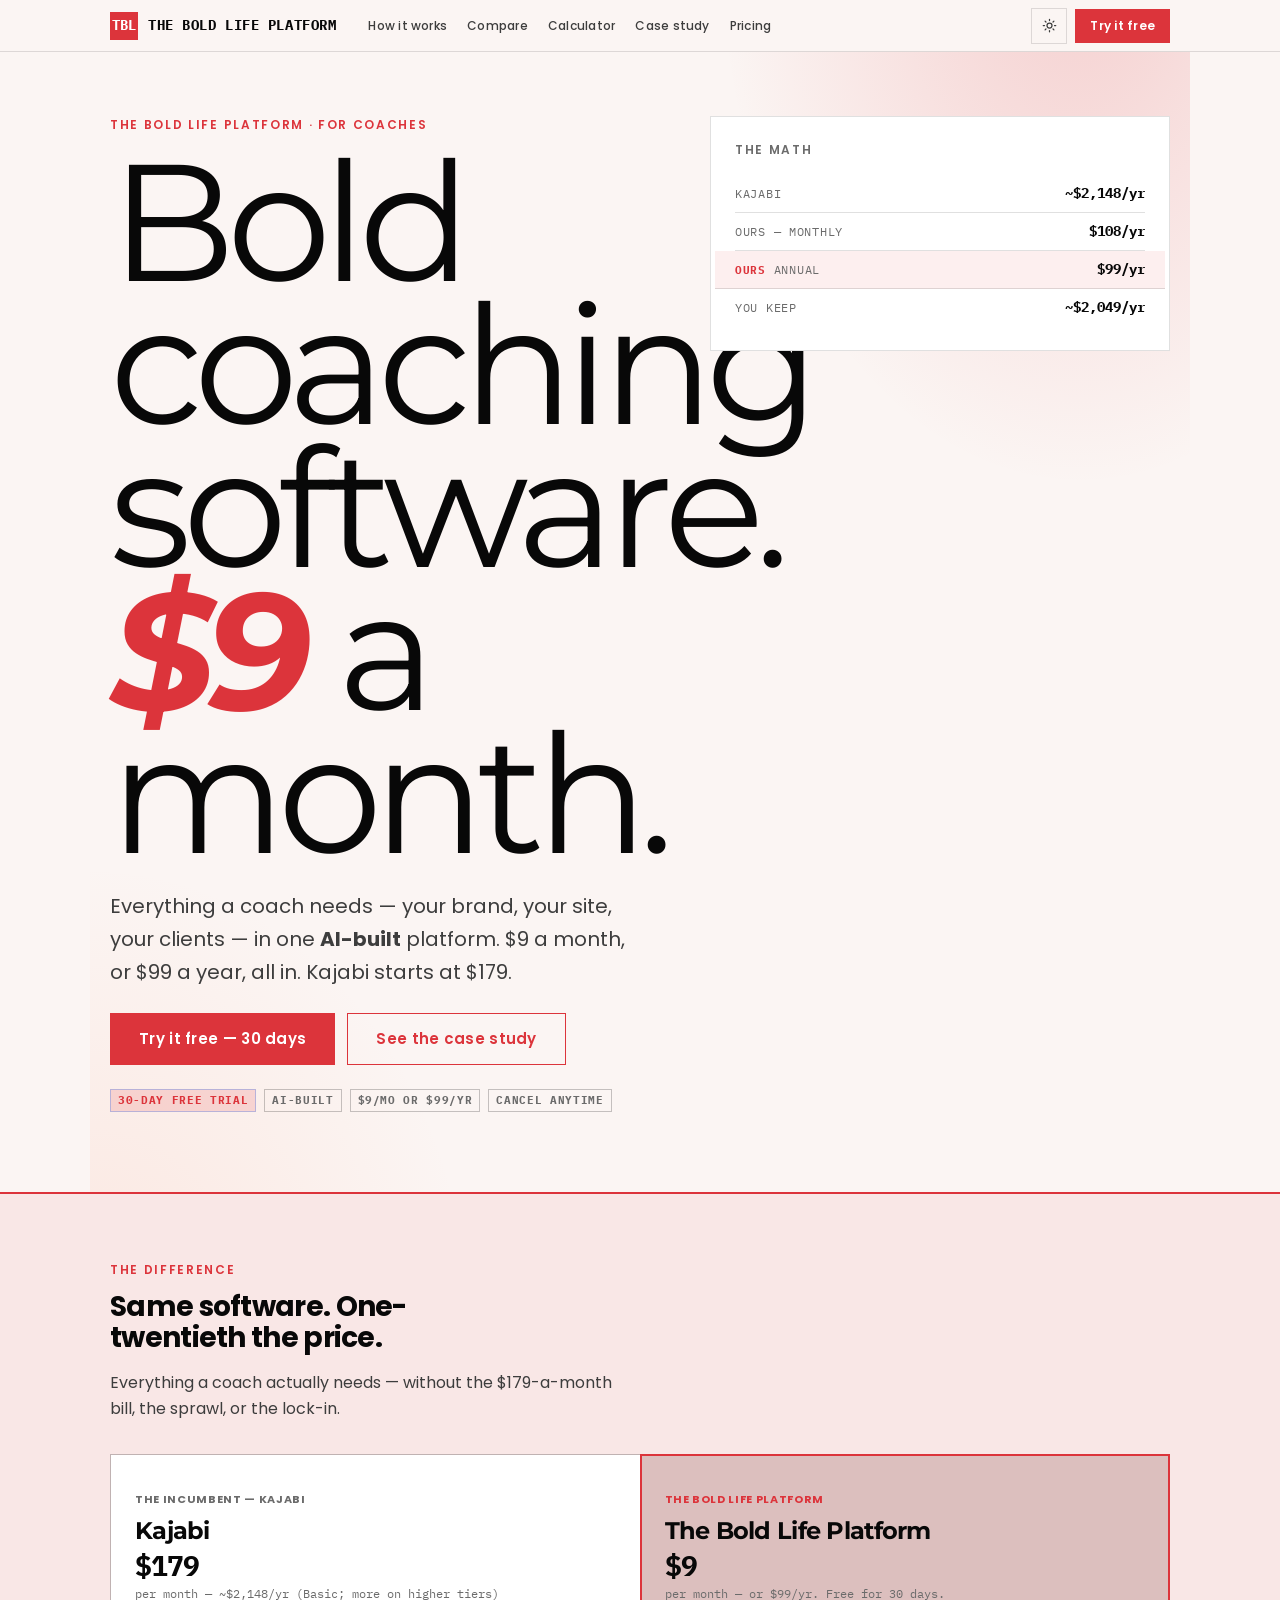
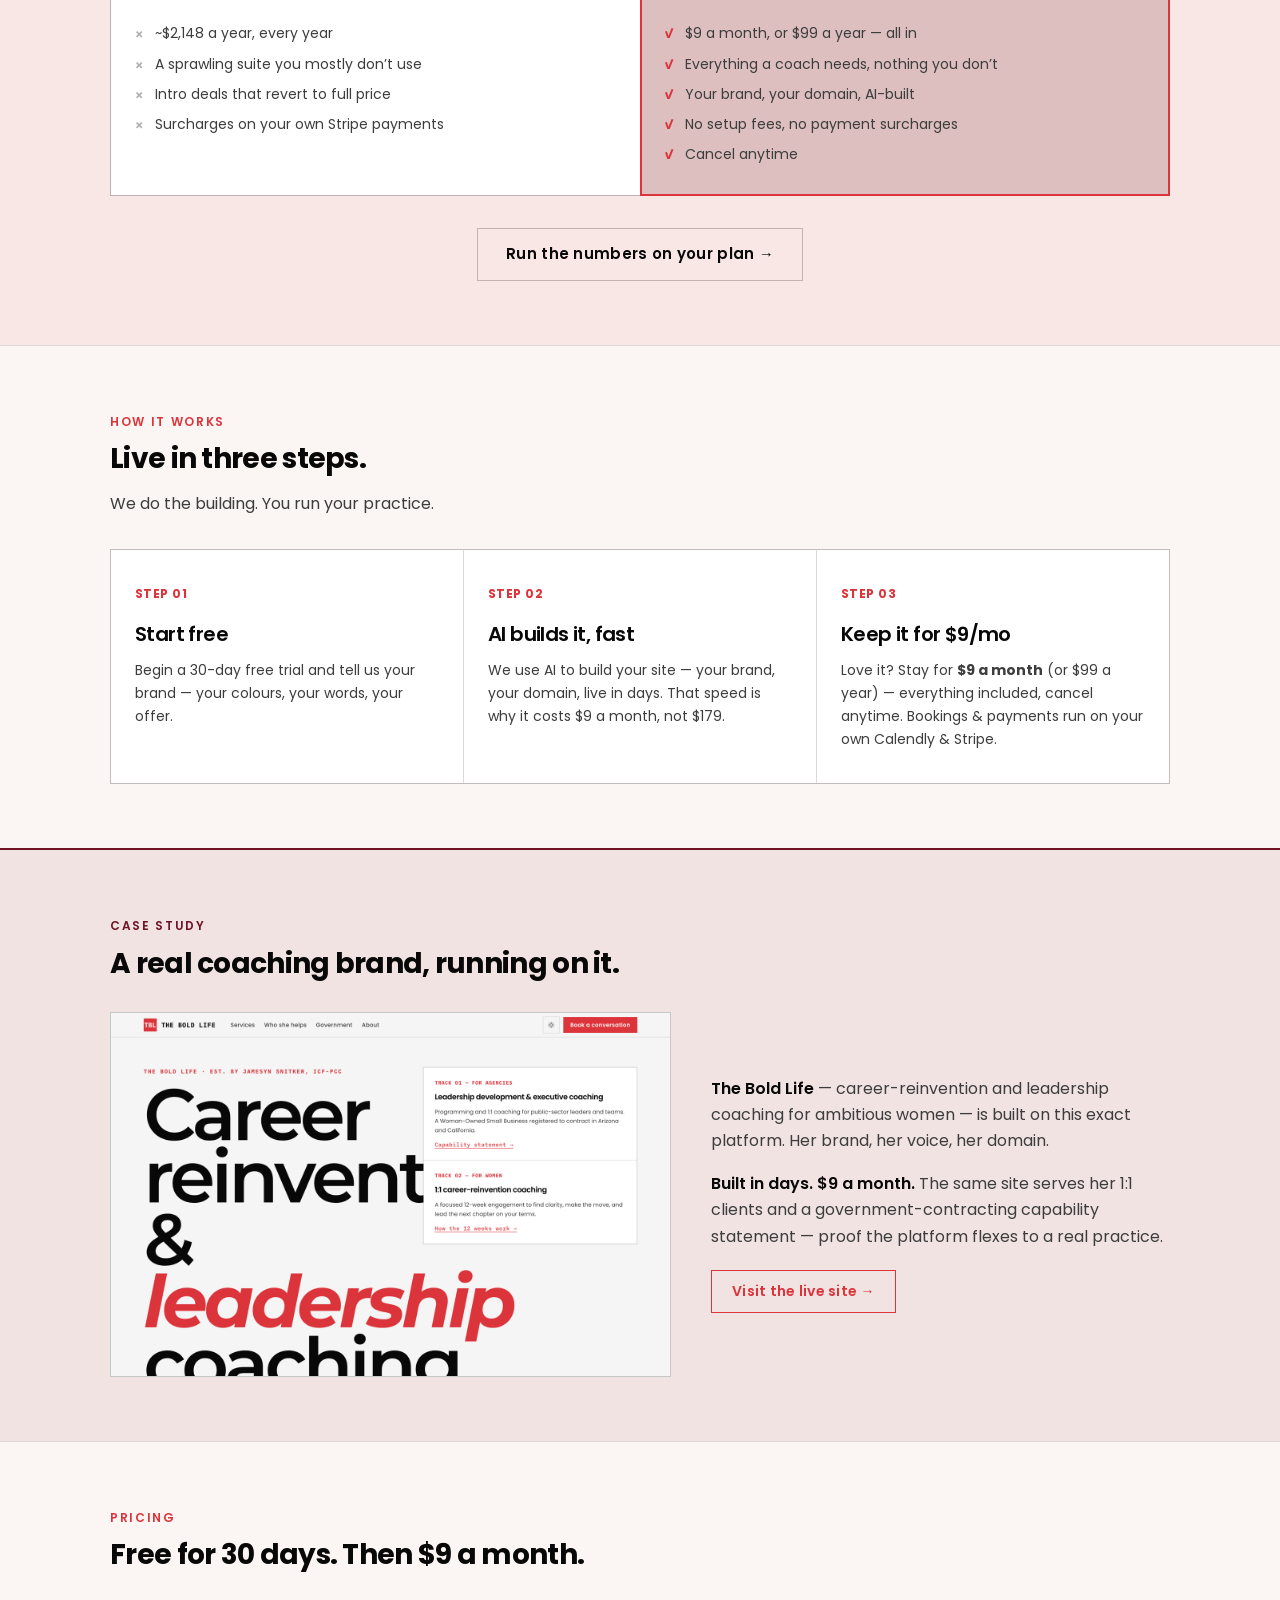
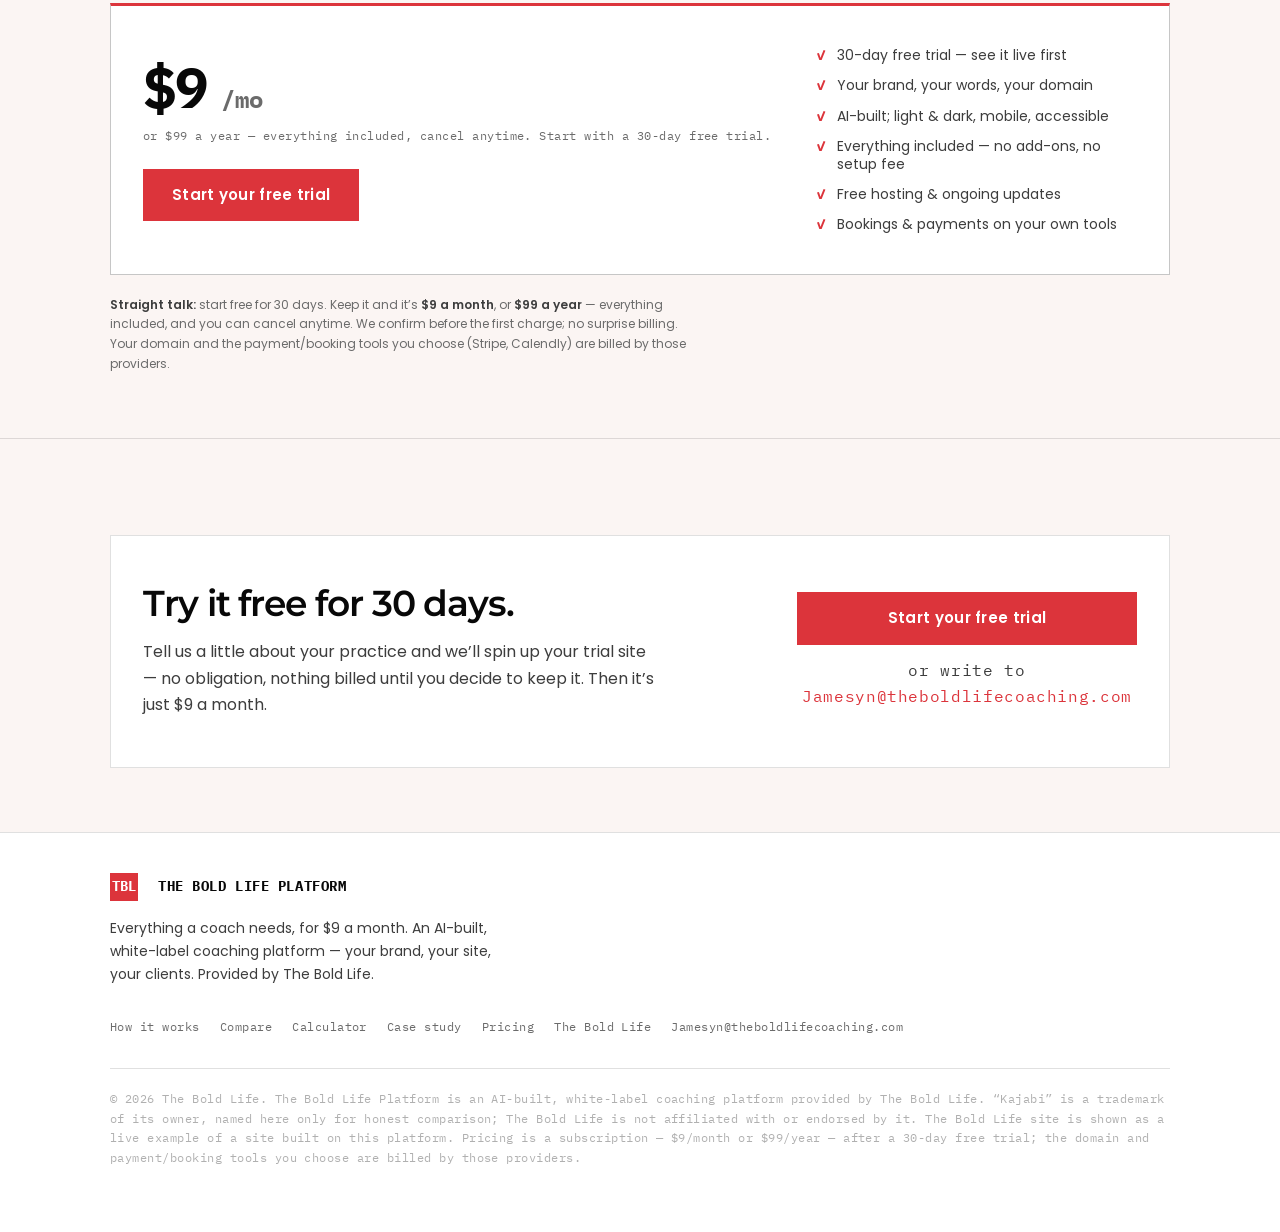
==== index.html @ 0ed300c8 "Pivot pricing to a $9/month (or $99/year) subscription Per James: match/beat Kajabi's cheap intro wi" ====
<!doctype html>
<html lang="en">
<head>
<meta charset="utf-8">
<meta name="viewport" content="width=device-width, initial-scale=1, viewport-fit=cover">
<title>The Bold Life Platform — Everything a Coach Needs, $9 a Month.</title>
<meta name="description" content="Everything a coach needs in one AI-built platform — your brand, your site, your clients — for $9 a month or $99 a year, after a 30-day free trial. Kajabi starts at $179. See the live case study: The Bold Life.">
<meta name="author" content="The Bold Life">
<meta property="og:title" content="The Bold Life Platform — Everything a Coach Needs, $9 a Month.">
<meta property="og:description" content="Everything a coach needs in one AI-built platform — $9 a month or $99 a year, after a 30-day free trial. Kajabi starts at $179.">
<meta property="og:type" content="website">
<meta property="og:url" content="https://designresearchgroup.github.io/coach-platform/">
<meta property="og:site_name" content="The Bold Life Platform">
<meta property="og:locale" content="en_US">
<meta property="og:image" content="https://designresearchgroup.github.io/coach-platform/img/og.png">
<meta property="og:image:type" content="image/png">
<meta property="og:image:width" content="1200">
<meta property="og:image:height" content="630">
<meta property="og:image:alt" content="The Bold Life Platform — everything a coach needs, $9 a month">
<meta name="twitter:card" content="summary_large_image">
<meta name="twitter:title" content="The Bold Life Platform — $9 a month, all in">
<meta name="twitter:description" content="Everything a coach needs, AI-built, for $9/mo or $99/yr. Free for 30 days. Kajabi starts at $179.">
<meta name="twitter:image" content="https://designresearchgroup.github.io/coach-platform/img/og.png">
<link rel="canonical" href="https://designresearchgroup.github.io/coach-platform/">
<link rel="icon" type="image/svg+xml" href="img/favicon.svg">
<meta name="theme-color" content="#DC343B">
<link rel="preconnect" href="https://fonts.googleapis.com">
<link rel="preconnect" href="https://fonts.gstatic.com" crossorigin>
<link href="https://fonts.googleapis.com/css2?family=Montserrat:ital,wght@0,600;0,700;0,800;0,900;1,700;1,900&family=Poppins:ital,wght@0,400;0,500;0,600;0,700;1,400;1,500&family=IBM+Plex+Mono:wght@500;700&display=swap" rel="stylesheet">
<script type="application/ld+json">
{"@context":"https://schema.org","@type":"Product","name":"The Bold Life Platform","description":"An AI-built, white-label coaching platform for coaches — everything in one place for $9/month or $99/year, after a 30-day free trial. A low-cost alternative to platforms like Kajabi.","brand":{"@type":"Brand","name":"The Bold Life"},"category":"Coaching platform software","offers":{"@type":"Offer","price":"9","priceCurrency":"USD","description":"Per month, or $99/year; 30-day free trial"},"url":"https://designresearchgroup.github.io/coach-platform/"}
</script>
<style>
/* ===== HumanData Design System v4 — tokens (humandata.id/ds) ===== */
:root{
  --font:'IBM Plex Sans',-apple-system,BlinkMacSystemFont,sans-serif;
  --mono:'IBM Plex Mono','SF Mono','Fira Code',monospace;
  --display:'Fraunces',Georgia,serif;
  --r:0px; --gap:1px;
  --sp1:4px;--sp2:8px;--sp3:12px;--sp4:16px;--sp5:20px;--sp6:24px;
  --sp8:32px;--sp10:40px;--sp12:48px;--sp16:64px;--sp20:80px;
  --text-2xs:11px;--text-xs:12px;--text-sm:12px;--text-base:14px;--text-md:15px;
  --text-lg:16px;--text-xl:20px;--text-2xl:24px;--text-3xl:28px;--text-4xl:36px;
  /* Display scale. The homepage headline is set far larger than anything else
     on the site and was carrying its own magic numbers; these are those
     values, named, so the page references the system instead of restating it. */
  --text-5xl:48px;--text-display:clamp(64px,13vw,184px);
  --ls-display:-.05em;--lh-display:.86;
  --fw-regular:400;--fw-medium:500;--fw-semi:600;--fw-bold:700;--fw-extra:800--fw-black:900;
  --ls-tight:-.03em;--ls-normal:-.01em;--ls-wide:.02em;--ls-wider:.06em;--ls-label:.14em;--ls-mono:.04em;
  --lh-none:1;--lh-tight:1.1;--lh-snug:1.3;--lh-normal:1.5;--lh-relaxed:1.65;
  --ease:cubic-bezier(.4,0,.2,1);--dur-fast:.1s;--dur:.15s;--dur-md:.25s;
  --nav-h:52px;
  --accent:#2563EB;--accent-hover:#1D4ED8;--accent-lt:rgba(37,99,235,.15);
  --accent-dim:rgba(37,99,235,.08);--accent-text:#fff;
  --ok:#16A34A;--ok-lt:rgba(22,163,74,.12);--ok-bd:rgba(22,163,74,.35);
  --warn:#D97706;--warn-lt:rgba(217,119,6,.12);--warn-bd:rgba(217,119,6,.35);
  --danger:#DC2626;--danger-lt:rgba(220,38,38,.12);--danger-bd:rgba(220,38,38,.35);
  --info:#0891B2;--info-lt:rgba(8,145,178,.12);--info-bd:rgba(8,145,178,.35);
  --bg:#080808;--bg1:#0F0F0F;--bg2:#161616;--bg3:#1E1E1E;--sf-hover:#1E1E1E;
  --bd:rgba(255,255,255,.10);--bd2:rgba(255,255,255,.18);--bd3:rgba(255,255,255,.28);
  --bd-focus:rgba(37,99,235,.6);
  --t1:#F5F5F5;--t2:#B8B8B8;--t3:#787878;--t4:#454545;
}
@media (prefers-color-scheme: light){
  :root:not([data-theme="dark"]){
    --bg:#F5F5F5;--bg1:#FFFFFF;--bg2:#EEEEEE;--bg3:#E2E2E2;--sf-hover:#EEEEEE;
    --bd:rgba(0,0,0,.12);--bd2:rgba(0,0,0,.22);--bd3:rgba(0,0,0,.32);
    --bd-focus:rgba(37,99,235,.5);
    --t1:#080808;--t2:#3D3D3D;--t3:#6B6B6B;--t4:#B0B0B0;
  }
}
:root[data-theme="light"]{
  --bg:#F5F5F5;--bg1:#FFFFFF;--bg2:#EEEEEE;--bg3:#E2E2E2;--sf-hover:#EEEEEE;
  --bd:rgba(0,0,0,.12);--bd2:rgba(0,0,0,.22);--bd3:rgba(0,0,0,.32);
  --bd-focus:rgba(37,99,235,.5);
  --t1:#080808;--t2:#3D3D3D;--t3:#6B6B6B;--t4:#B0B0B0;
}

*{box-sizing:border-box;}
body{font-family:var(--font);background:var(--bg);color:var(--t1);
  font-size:var(--text-md);line-height:var(--lh-normal);
  -webkit-font-smoothing:antialiased;margin:0;overflow-x:hidden;
  transition:background var(--dur-md),color var(--dur-md);}
a{color:inherit;text-decoration:none;}
/* Base `a` is deliberately unstyled, so a link inside prose has to opt in. */
.lnk{color:var(--accent);text-decoration:underline;text-underline-offset:3px;}
.lnk:hover{text-decoration-thickness:2px;}
/* Add-on block on the pricing page: sits apart from the tier grid because it
   attaches to any of them rather than competing with them. */
.addon{display:grid;grid-template-columns:1fr 1fr;gap:var(--gap);align-items:start;
  background:var(--bd);border:1px solid var(--bd);margin-top:var(--sp6);}
.addon-l,.addon-r{background:var(--bg1);padding:var(--sp6);}
.addon-r{background:var(--bg2);}
.addon h3{font-size:var(--text-xl);font-weight:var(--fw-semi);margin:var(--sp3) 0 var(--sp3);}
.addon p{font-size:var(--text-base);color:var(--t2);line-height:var(--lh-relaxed);
  margin:0 0 var(--sp4);max-width:56ch;}
.addon-n{font-size:var(--text-sm)!important;color:var(--t3)!important;margin-bottom:0!important;}
.addon-p{font-family:var(--mono);font-size:var(--text-4xl);font-weight:var(--fw-bold);
  letter-spacing:var(--ls-tight);line-height:1;}
.addon-w{font-family:var(--mono);font-size:var(--text-2xs);letter-spacing:var(--ls-mono);
  color:var(--t3);margin-top:var(--sp2);margin-bottom:var(--sp5);}
@media(max-width:760px){.addon{grid-template-columns:1fr;}}

/* The one line a section is built around. */
.thesis{font-family:var(--display);font-size:var(--text-xl);line-height:var(--lh-snug);
  color:var(--t1);border-left:0;padding:var(--sp5) 0;margin:0 0 var(--sp5);
  border-top:1px solid var(--bd);border-bottom:1px solid var(--bd);max-width:62ch;}
h1,h2,h3,h4,p{margin:0;}
button{font-family:inherit;}
@media (prefers-reduced-motion: reduce){
  *,*::before,*::after{animation-duration:.01ms!important;transition-duration:.01ms!important;}
}
.label{font-family:var(--mono);font-size:var(--text-xs);font-weight:var(--fw-bold);
  letter-spacing:var(--ls-label);text-transform:uppercase;color:var(--t3);}
.label-accent{font-family:var(--mono);font-size:var(--text-xs);font-weight:var(--fw-bold);
  letter-spacing:var(--ls-label);text-transform:uppercase;color:var(--accent);}

.btn{display:inline-flex;align-items:center;justify-content:center;gap:var(--sp2);
  padding:10px 20px;font-size:var(--text-base);font-weight:var(--fw-semi);
  letter-spacing:var(--ls-wide);background:transparent;border:1px solid transparent;
  color:var(--t1);cursor:pointer;white-space:nowrap;
  transition:background var(--dur),color var(--dur),border-color var(--dur),transform var(--dur-fast);}
.btn:hover{transform:translateY(-1px);}
.btn:active{transform:translateY(0);}
.btn:focus-visible{outline:2px solid var(--bd-focus);outline-offset:2px;}
.btn[disabled]{opacity:.4;cursor:not-allowed;transform:none;}
.btn-primary{color:var(--accent);border-color:var(--accent);}
.btn-primary:hover:not([disabled]){background:var(--accent);color:var(--accent-text);}
.btn-solid{background:var(--accent);color:#fff;border-color:var(--accent);}
.btn-solid:hover:not([disabled]){background:var(--accent-hover);border-color:var(--accent-hover);}
.btn-lg{padding:14px 28px;font-size:var(--text-md);}
.btn-sm{padding:7px 14px;font-size:var(--text-sm);}
/* A button is as wide as its label needs. Stretching one to fill whatever
   column it lands in is not a size. Kept only for the booking dialog, where
   the panel width is fixed and deliberate. */
.btn-block{width:100%;max-width:360px;}
/* Button row under a section. */
.sect-cta{display:flex;flex-wrap:wrap;gap:var(--sp3);margin-top:var(--sp6);}

.badge{display:inline-flex;align-items:center;gap:4px;font-family:var(--mono);
  font-size:var(--text-2xs);font-weight:var(--fw-bold);letter-spacing:var(--ls-wider);
  text-transform:uppercase;padding:2px 7px;border:1px solid;}
.badge-ok{color:var(--ok);border-color:var(--ok-bd);background:var(--ok-lt);}
.badge-warn{color:var(--warn);border-color:var(--warn-bd);background:var(--warn-lt);}
.badge-danger{color:var(--danger);border-color:var(--danger-bd);background:var(--danger-lt);}
.badge-info{color:var(--info);border-color:var(--info-bd);background:var(--info-lt);}
.badge-accent{color:var(--accent);border-color:rgba(37,99,235,.3);background:var(--accent-lt);}
/* Card parts, from the design system. A card is bounded by a border and
   divided by rules — never by a rail down one side. */
.card-head{padding:var(--sp4) var(--sp5);border-bottom:1px solid var(--bd);
  display:flex;align-items:center;justify-content:space-between;gap:var(--sp3);}
.card-title{font-family:var(--mono);font-size:var(--text-base);
  font-weight:var(--fw-bold);color:var(--t1);}
.card-foot{padding:var(--sp3) var(--sp5);border-top:1px solid var(--bd);
  display:flex;gap:var(--sp2);flex-wrap:wrap;}
/* Key and value on one line, separated by a rule. The system's way of showing
   a set of facts. */
.detail-row{display:flex;justify-content:space-between;align-items:baseline;
  gap:var(--sp4);padding:var(--sp2) 0;border-bottom:1px solid var(--bd);}
.detail-row:last-child{border-bottom:none;}
.detail-row-label{font-family:var(--mono);font-size:var(--text-xs);color:var(--t3);
  letter-spacing:var(--ls-wider);text-transform:uppercase;white-space:nowrap;}
.detail-row-value{font-family:var(--mono);font-size:var(--text-base);
  font-weight:var(--fw-bold);color:var(--t1);text-align:right;min-width:0;
  overflow-wrap:anywhere;}
/* A detail row that is the next thing to do. The label gets the cue and the
   whole row gets the accent ground, because a list where every row looks the
   same asks the reader to work out which one is theirs. */
.detail-row.is-next{background:var(--accent-dim);
  margin-inline:calc(var(--sp5) * -1);padding-inline:var(--sp5);}
.detail-row.is-next .detail-row-label b{font-family:var(--mono);
  font-size:var(--text-2xs);letter-spacing:var(--ls-wider);text-transform:uppercase;
  color:var(--accent);font-weight:var(--fw-bold);margin-right:var(--sp2);}
/* An action sitting inside a row's value needs room and its own baseline. */
.detail-row-value .btn{margin-left:var(--sp3);vertical-align:middle;}
@media(max-width:600px){
  .detail-row{flex-direction:column;align-items:flex-start;gap:var(--sp2);}
  .detail-row-value{text-align:left;}
}

/* ======================================================= report sections
   The components authored report and Playbook HTML is written against:
   the opportunity board, the facts rows, the chips, the sequence, the
   Playbook frames and meters. They lived in report.html until the app
   shell began rendering the same HTML and drew it unstyled. Two pages use
   them, so they belong here with everything else shared. */

/* Only what this page adds; deploy.sh injects the design system. */
p strong,li strong{color:var(--t1);font-weight:var(--fw-semi);}
.meta{font-family:var(--mono);font-size:var(--text-sm);color:var(--t3);
  letter-spacing:var(--ls-mono);display:flex;flex-wrap:wrap;gap:var(--sp2) var(--sp5);}

/* The ask, stated once, because every number below is measured against it. */
.ask{display:grid;grid-template-columns:repeat(auto-fit,minmax(11rem,1fr));
  gap:var(--gap);background:var(--bd);border:1px solid var(--bd);margin-bottom:var(--sp6);}
.ask div{background:var(--bg1);padding:var(--sp5);min-width:0;}
.ask dt{font-family:var(--mono);font-size:var(--text-2xs);letter-spacing:var(--ls-wider);
  text-transform:uppercase;color:var(--t3);margin-bottom:var(--sp2);}
.ask dd{margin:0;font-size:var(--text-xl);font-weight:var(--fw-semi);color:var(--t1);
  font-variant-numeric:tabular-nums;letter-spacing:var(--ls-tight);}
.ask dd small{display:block;font-size:var(--text-sm);font-weight:var(--fw-regular);
  color:var(--t3);letter-spacing:0;margin-top:2px;}

/* The board. Status is a stripe as well as a word, so the shape of the list
   reads before any of it is read. */
.board{display:grid;gap:var(--gap);background:var(--bd);border:1px solid var(--bd);}
.prog{background:var(--bg1);padding:var(--sp6);min-width:0;border:1px solid var(--bd);}
.prog.now{border-color:var(--ok-bd);}
.prog.soon{border-color:rgba(37,99,235,.35);}
.prog.check{border-color:var(--warn-bd);}
.prog.shut{border-color:var(--danger-bd);opacity:.72;}
.prog-h{display:flex;flex-wrap:wrap;align-items:baseline;gap:var(--sp2) var(--sp4);
  margin-bottom:var(--sp3);}
.prog-n{font-size:var(--text-xl);font-weight:var(--fw-semi);letter-spacing:var(--ls-tight);}
.prog-f{font-family:var(--mono);font-size:var(--text-sm);color:var(--t3);
  letter-spacing:var(--ls-mono);}
.chip{font-family:var(--mono);font-size:var(--text-2xs);letter-spacing:var(--ls-wider);
  text-transform:uppercase;border:1px solid currentColor;padding:2px 7px;
  white-space:nowrap;}
.chip.now{color:var(--ok);}
.chip.soon{color:var(--accent);}
.chip.check{color:var(--warn);}
.chip.shut{color:var(--danger);}
.facts{display:grid;grid-template-columns:repeat(auto-fit,minmax(9rem,1fr));
  gap:var(--sp4);margin:var(--sp4) 0;padding-block:var(--sp4);
  border-block:1px solid var(--bd);}
.facts div{min-width:0;}
.facts dt{font-family:var(--mono);font-size:var(--text-2xs);letter-spacing:var(--ls-wider);
  text-transform:uppercase;color:var(--t3);margin-bottom:2px;}
.facts dd{margin:0;font-size:var(--text-md);color:var(--t1);font-weight:var(--fw-medium);
  font-variant-numeric:tabular-nums;}
.prog p{margin-bottom:var(--sp3);font-size:var(--text-base);}
.prog p:last-child{margin-bottom:0;}
/* Alignment is the report's spine, so it gets a band of its own on each card
   rather than a line in the prose. */
.align{margin-top:var(--sp4);padding-top:var(--sp4);border-top:1px solid var(--bd);}
.align-h{font-family:var(--mono);font-size:var(--text-2xs);letter-spacing:var(--ls-wider);
  text-transform:uppercase;color:var(--t3);margin-bottom:var(--sp2);
  display:flex;align-items:center;gap:var(--sp3);flex-wrap:wrap;}
.rate{font-weight:var(--fw-semi);letter-spacing:var(--ls-wider);}
.rate.a3{color:var(--ok);}
.rate.a2{color:var(--accent);}
.rate.a1{color:var(--warn);}
.rate.a0{color:var(--danger);}
.align p{margin:0;font-size:var(--text-base);}
.gate{font-family:var(--mono);font-size:var(--text-sm);color:var(--warn);
  letter-spacing:var(--ls-mono);line-height:var(--lh-snug);display:block;
  margin-top:var(--sp3);}

/* What is in the way. A list of blockers earns numbers only because they are
   worked in this order — SAM gates everything federal below it. */
ol.block{list-style:none;counter-reset:b;padding:0;margin:0;display:grid;gap:var(--gap);
  background:var(--bd);border:1px solid var(--bd);}
ol.block li{background:var(--bg1);padding:var(--sp5) var(--sp6);counter-increment:b;
  display:grid;grid-template-columns:2.5rem 1fr;gap:var(--sp3);align-items:start;min-width:0;}
ol.block li::before{content:counter(b,decimal-leading-zero);font-family:var(--mono);
  font-size:var(--text-sm);color:var(--t4);letter-spacing:var(--ls-mono);
  padding-top:3px;}
/* The li is a two-column grid with three children: the ::before counter, the
   label and the body. Without pinning the last two to column 2, the body lands
   in an implicit third column sized to its content and renders one word wide. */
ol.block b,ol.block span{grid-column:2;}
ol.block b{display:block;color:var(--t1);font-weight:var(--fw-semi);margin-bottom:2px;}
ol.block span{color:var(--t2);font-size:var(--text-base);line-height:var(--lh-snug);}

.seq{display:grid;gap:var(--gap);background:var(--bd);border:1px solid var(--bd);}
.step{background:var(--bg1);padding:var(--sp5) var(--sp6);display:grid;
  grid-template-columns:7rem 1fr;gap:var(--sp4);align-items:start;min-width:0;}
.step time{font-family:var(--mono);font-size:var(--text-sm);color:var(--accent);
  letter-spacing:var(--ls-mono);padding-top:2px;}
.step b{display:block;color:var(--t1);font-weight:var(--fw-semi);margin-bottom:2px;}
.step span{color:var(--t2);font-size:var(--text-base);line-height:var(--lh-snug);}
.note{background:var(--accent-dim);
  padding:var(--sp5);margin-top:var(--sp6);}
.note p{margin:0;max-width:none;}
@media (max-width:520px){
  .step{grid-template-columns:1fr;gap:var(--sp2);}
  ol.block li{grid-template-columns:1fr;}
  ol.block li::before{padding-top:0;}
  ol.block b,ol.block span{grid-column:1;}
}

/* Prose rhythm, scoped so it cannot reach the cards. */
/* The authored sections are rendered into #sections, so they are not
   children of main and a `main > .sect > p` rule never reached them: every
   paragraph of every report ran the full 1100px while the rest of the site
   measures 66ch. Match the section class instead of its position. */
main .sect > p{margin:0 0 var(--sp4);max-width:66ch;color:var(--t2);
  font-size:var(--text-lg);line-height:var(--lh-relaxed);}
main .sect > p:last-child{margin-bottom:0;}
@media(max-width:700px){main .sect > p{font-size:var(--text-md);}}
/* Lists and blockquotes in authored prose want the same measure. The grids
   and cards are deliberately excluded — they are instruments, not prose. */
.rep-sec > ul,.rep-sec > ol:not(.block),.rep-sec > blockquote{max-width:66ch;}
.rep-sec > ul,.rep-sec > ol:not(.block){padding-left:var(--sp5);color:var(--t2);
  font-size:var(--text-lg);line-height:var(--lh-relaxed);margin:0 0 var(--sp4);}
.rep-sec > ul li,.rep-sec > ol:not(.block) li{margin-bottom:var(--sp2);}
@media(max-width:700px){
  .rep-sec > ul,.rep-sec > ol:not(.block){font-size:var(--text-md);}}
h3.grp{font-family:var(--mono);font-size:var(--text-2xs);
  letter-spacing:var(--ls-label);text-transform:uppercase;color:var(--accent);
  margin:var(--sp8) 0 var(--sp3);font-weight:var(--fw-bold);}
h3.grp:first-of-type{margin-top:0;}
/* ---------------------------------------------------------------- playbook
   The Playbook is an instrument, not an article. Its regions are framed and
   labelled the way the rest of the system labels regions: a mono strip across
   the top, the thing it holds underneath, and a meta value on the right that
   says how much of it is done. Prose in a single column has no spine and
   nothing to navigate by.
   Built on the design system's own vocabulary — the strip is the .bar-group
   treatment, the meter is .progress-bar, the frames are card borders. */
.pb{border:1px solid var(--bd2);background:var(--bg1);margin:var(--sp6) 0;}
.pb-strip{display:flex;align-items:center;justify-content:space-between;
  gap:var(--sp4);padding:var(--sp3) var(--sp5);border-bottom:1px solid var(--bd);
  background:var(--bg2);font-family:var(--mono);font-size:var(--text-2xs);
  font-weight:var(--fw-bold);letter-spacing:var(--ls-label);text-transform:uppercase;
  color:var(--accent);}
.pb-strip em{font-style:normal;color:var(--t4);font-weight:var(--fw-regular);
  letter-spacing:var(--ls-mono);text-transform:none;}
.pb-body{padding:var(--sp6) var(--sp5);}

/* A passage meant to be lifted and used. Serif-free, generous, and visibly a
   quotation of itself rather than another paragraph of advice. */
.pb-quote{font-size:var(--text-lg);line-height:var(--lh-relaxed);color:var(--t1);
  max-width:72ch;}
.pb-quote p{margin:0;}
.pb-use{display:flex;align-items:center;justify-content:space-between;gap:var(--sp4);
  flex-wrap:wrap;padding:var(--sp3) var(--sp5);border-top:1px solid var(--bd);
  background:var(--bg2);font-family:var(--mono);font-size:var(--text-2xs);
  letter-spacing:var(--ls-wider);text-transform:uppercase;color:var(--t4);}

/* A gap only the client can fill. Marked as a slot rather than hidden in the
   prose, because the whole point is that it is countable. */
.slot{font-family:var(--mono);font-size:.92em;font-weight:var(--fw-bold);
  color:var(--accent);background:var(--accent-dim);
  border:1px solid rgba(37,99,235,.35);padding:1px 6px;white-space:nowrap;}

/* The meter: a label, a fraction, a bar and the rule that governs it — the
   same shape the skill demos use for a readiness weight. */
.pb-meter{padding:var(--sp5);border-bottom:1px solid var(--bd);}
.pb-meter-top{display:flex;align-items:baseline;justify-content:space-between;
  gap:var(--sp4);margin-bottom:var(--sp3);}
.pb-meter-l{font-family:var(--mono);font-size:var(--text-2xs);font-weight:var(--fw-bold);
  letter-spacing:var(--ls-label);text-transform:uppercase;color:var(--t3);}
.pb-meter-n{font-family:var(--mono);font-size:var(--text-2xl);font-weight:var(--fw-bold);
  letter-spacing:var(--ls-tight);font-variant-numeric:tabular-nums;color:var(--accent);
  line-height:1;}
.pb-meter-n b{color:var(--t4);font-weight:var(--fw-bold);}
.pb-gate{margin-top:var(--sp3);font-family:var(--mono);font-size:var(--text-2xs);
  letter-spacing:var(--ls-mono);color:var(--t4);line-height:var(--lh-snug);}

/* Stat tiles for an authored section. .ask is the same instrument stated
   once at the top of a report; this is the same thing inside one, so it shares
   the definition rather than forking a second grid that drifts from it. */
.read{display:grid;grid-template-columns:repeat(auto-fit,minmax(10rem,1fr));
  gap:var(--gap);background:var(--bd);border:1px solid var(--bd);margin:var(--sp6) 0;}
.read div{background:var(--bg1);padding:var(--sp5);min-width:0;}
.read dt{font-family:var(--mono);font-size:var(--text-2xs);letter-spacing:var(--ls-wider);
  text-transform:uppercase;color:var(--t3);margin-bottom:var(--sp2);}
.read dd{margin:0;font-size:var(--text-2xl);font-weight:var(--fw-semi);color:var(--t1);
  font-variant-numeric:tabular-nums;letter-spacing:var(--ls-tight);line-height:1;}
.read dd small{display:block;font-size:var(--text-sm);font-weight:var(--fw-regular);
  color:var(--t3);letter-spacing:0;margin-top:6px;line-height:var(--lh-snug);}
.quote{background:var(--bg2);padding:var(--sp4) var(--sp5);margin:var(--sp4) 0;
  max-width:66ch;}
.quote p{font-size:var(--text-md)!important;color:var(--t2);font-style:italic;
  margin-bottom:var(--sp2)!important;}
.quote cite{font-family:var(--mono);font-size:var(--text-2xs);color:var(--t3);
  letter-spacing:var(--ls-mono);font-style:normal;}

main > .sect > p, .rep-sec p{margin:0 0 var(--sp4);max-width:66ch;color:var(--t2);
  font-size:var(--text-lg);line-height:var(--lh-relaxed);}
main > .sect > p:last-child, .rep-sec p:last-child{margin-bottom:0;}
@media(max-width:700px){main > .sect > p,.rep-sec p{font-size:var(--text-md);}}

/* A called-out passage: tinted ground and padding, no rail. */
.callout{background:var(--accent-dim);padding:var(--sp4) var(--sp5);
  font-size:var(--text-md);color:var(--t2);line-height:var(--lh-relaxed);}
.callout.ok{background:var(--ok-lt);}
.callout.warn{background:var(--warn-lt);}
.callout.bad{background:var(--danger-lt);}
.btn-outline{color:var(--t1);border-color:var(--bd2);}
.btn-outline:hover{border-color:var(--accent);color:var(--accent);background:var(--accent-dim);}
.btn-ghost{color:var(--t2);border-color:transparent;}
.btn-ghost:hover{color:var(--t1);background:var(--bg2);border-color:var(--bd);}
.badge-accent{color:var(--accent);border-color:rgba(37,99,235,.3);background:var(--accent-lt);}
.badge-neutral{color:var(--t3);border-color:var(--bd2);background:transparent;}

.nav{position:fixed;top:0;left:0;right:0;z-index:900;height:var(--nav-h);
  border-bottom:1px solid var(--bd);background:var(--bg);display:flex;align-items:center;
  padding-top:env(safe-area-inset-top,0px);transition:background var(--dur-md);}
.nav-inner{width:100%;max-width:1100px;margin:0 auto;padding:0 var(--sp5);
  display:flex;align-items:center;height:100%;}
.nav-logo{display:flex;align-items:center;}
.nav-logo-mark{width:28px;height:28px;background:var(--accent);display:flex;
  align-items:center;justify-content:center;font-family:var(--mono);
  font-weight:var(--fw-bold);font-size:var(--text-base);color:#fff;}
.nav-logo-text{font-family:var(--mono);font-size:var(--text-base);font-weight:var(--fw-bold);
  letter-spacing:var(--ls-mono);color:var(--t1);padding-left:10px;}
.nav-actions{display:flex;align-items:center;gap:var(--sp2);margin-left:auto;}
.nav-btn{display:flex;align-items:center;justify-content:center;width:36px;height:36px;
  color:var(--t2);border:1px solid var(--bd);background:transparent;cursor:pointer;transition:var(--dur);}
.nav-btn:hover{background:var(--bg2);color:var(--t1);}
.nav-btn svg{width:15px;height:15px;}

.wrap{max-width:1100px;margin:0 auto;padding-inline:var(--sp5);}
main{padding-top:var(--nav-h);}
.sect{padding-block:var(--sp16);border-top:1px solid var(--bd);}
.sect-head{max-width:58ch;margin-bottom:var(--sp8);}
.sect-head h2{font-family:var(--font);font-size:var(--text-3xl);font-weight:var(--fw-bold);
  letter-spacing:-.025em;line-height:var(--lh-tight);margin-top:var(--sp3);text-wrap:balance;}
.sect-head p{color:var(--t2);font-size:var(--text-lg);line-height:var(--lh-relaxed);margin-top:var(--sp4);}
@media(max-width:700px){
  .sect{padding-block:var(--sp12);}
  .sect-head h2{font-size:var(--text-2xl);}
  .sect-head p{font-size:var(--text-md);}
}

/* hero */
.hero{padding-block:var(--sp16) var(--sp20);}
/* An inner page's hero. The homepage's display scale is sized for a two-word
   line with nothing above it; the same size on a sentence further in produces
   three lines of serif filling a screen, which is the loudest possible way to
   say something that is not the loudest thing on the site. */
/* .hero.hero-in rather than .hero-in, because .hero h1 is defined below this
   and at equal specificity the later rule wins — the first version of this
   changed nothing at all. */
.hero.hero-in h1{font-size:clamp(30px,4.2vw,54px);letter-spacing:var(--ls-tight);
  line-height:var(--lh-tight);max-width:18ch;}
.hero.hero-in{padding-block:var(--sp12) var(--sp14);}
.hero-grid{display:grid;grid-template-columns:minmax(0,1fr) minmax(0,460px);
  gap:var(--sp12);align-items:start;}
.hero h1{font-family:var(--display);font-size:var(--text-display);
  font-weight:var(--fw-black);letter-spacing:var(--ls-display);
  line-height:var(--lh-display);text-wrap:balance;}
.hero h1 em{font-style:italic;font-weight:var(--fw-bold);color:var(--accent);}
.hero-sub{color:var(--t2);font-size:var(--text-xl);line-height:var(--lh-relaxed);
  margin-top:var(--sp6);max-width:44ch;}
.hero-live{display:inline-flex;align-items:center;gap:var(--sp2);}
.live-dot{width:6px;height:6px;background:var(--ok);flex-shrink:0;animation:blink 2.4s infinite;}
@keyframes blink{0%,100%{opacity:1}50%{opacity:.25}}

/* A section can carry a colour, the way .pick.tinted already lets a field carry
   one, "so the grid reads as a palette rather than a column of grey boxes". The
   same argument holds a level up: eight sections of hairline grids in one
   neutral are a column of grey boxes however good the words are.

   Colour arrives as a top rule and a ground, which is how this system sets a
   block apart. Never as a stroke down the left. */
/* The four navigation tints are drawn from one family — blue through magenta —
   and deliberately avoid green, amber, red and cyan. Those four are --ok,
   --warn, --danger and --info: they report state, and a reader who has learned
   that green means "this is done" should never meet green used to mean "this
   is the fourth section". The first version of this used #16A34A and #0891B2,
   which are byte-identical to --ok and --info. */
[data-tint]{--tint:var(--accent);--tint-dim:var(--accent-dim);}
[data-tint="a"]{--tint:#2563EB;--tint-dim:rgba(37,99,235,.07);}
[data-tint="b"]{--tint:#4F46E5;--tint-dim:rgba(79,70,229,.07);}
[data-tint="c"]{--tint:#7C3AED;--tint-dim:rgba(124,58,237,.07);}
[data-tint="d"]{--tint:#C026D3;--tint-dim:rgba(192,38,211,.07);}

[data-tint] .label-accent{color:var(--tint);}
[data-tint].sect{background:var(--tint-dim);border-top-color:var(--tint);
  border-top-width:2px;}
[data-tint] .pf-card::before{background:var(--tint);}
[data-tint] .acc-item[open]{border-top:2px solid var(--tint);}
[data-tint] .acc-item[open] > summary{background:var(--tint-dim);}
[data-tint] .acc-item[open] > summary::after{border-color:var(--tint);}
[data-tint] .step time{color:var(--tint);}
[data-tint] .deliv-item .label-accent{color:var(--tint);}
[data-tint] .qdot.active{background:var(--tint);}
[data-tint] .qdot.done{background:var(--tint);opacity:.45;}

/* A section heading on a product page is competing with a hero two screens up.
   .sect-head sets h2 at 3xl, which is right in a column of prose and quiet at
   the top of a screen of its own. */
.sect-head.lg h2{font-size:var(--text-5xl);letter-spacing:var(--ls-display);
  line-height:var(--lh-tight);max-width:18ch;}
@media(max-width:700px){.sect-head.lg h2{font-size:var(--text-3xl);}}

/* Sections arrive rather than being there already. Guarded behind a class the
   script sets on <html>, so a page whose JavaScript never runs shows all of its
   content instead of none of it — which is what an unguarded opacity:0 does.
   Off entirely when the reader has asked for less movement. */
.js-reveal .reveal{opacity:0;transform:translateY(16px);
  transition:opacity .55s var(--ease),transform .55s var(--ease);}
.js-reveal .reveal.in{opacity:1;transform:none;}
@media(prefers-reduced-motion:reduce){
  .js-reveal .reveal{opacity:1;transform:none;transition:none;}}

/* ---------------------------------------------------------------- drawer
   The design system ships a left navigation drawer as a demo in a bordered
   box; this is the real one. A fixed overlay menu that appears exactly where
   .nav-links hide (700px), so a narrow screen stops depending on the footer to
   navigate. The left-accent border on an item is the DS drawer's own marking,
   not an invented stroke — it is in the component the showcase documents. */
.nav-burger{display:none;}
.nav-burger svg{width:17px;height:17px;}
@media(max-width:700px){
  .nav-burger{display:flex;}
  /* The account link moves into the drawer, so the mobile bar keeps only the
     burger, the theme toggle and the one action that matters. */
  .nav-actions a[href="/account"]{display:none;}
}

.drawer-overlay{position:fixed;inset:0;z-index:1000;background:rgba(0,0,0,.5);
  backdrop-filter:blur(2px);opacity:0;pointer-events:none;
  transition:opacity .25s var(--ease);}
.drawer-overlay.open{opacity:1;pointer-events:auto;}
.drawer{position:fixed;top:0;left:0;bottom:0;z-index:1001;width:min(300px,86vw);
  background:var(--bg1);border-right:1px solid var(--bd2);display:flex;
  flex-direction:column;transform:translateX(-100%);
  transition:transform .28s var(--ease);box-shadow:0 0 40px rgba(0,0,0,.3);}
.drawer.open{transform:translateX(0);}
.drawer-head{height:var(--nav-h);display:flex;align-items:center;
  justify-content:space-between;padding:0 var(--sp5);
  border-bottom:1px solid var(--bd);flex-shrink:0;}
.drawer-brand{font-family:var(--mono);font-size:var(--text-base);
  font-weight:var(--fw-bold);letter-spacing:.06em;color:var(--t1);}
.drawer-close{color:var(--t3);background:none;border:0;cursor:pointer;
  padding:var(--sp2);display:flex;}
.drawer-close:hover{color:var(--t1);}
.drawer-close svg{width:18px;height:18px;}
.drawer-nav{flex:1;overflow-y:auto;padding:var(--sp3) 0;}
.drawer-sec-label{display:block;font-family:var(--mono);font-size:var(--text-2xs);
  font-weight:var(--fw-bold);letter-spacing:var(--ls-wider);text-transform:uppercase;
  color:var(--t3);padding:var(--sp5) var(--sp5) var(--sp2);}
.drawer-item{display:flex;align-items:center;gap:var(--sp3);
  padding:var(--sp3) var(--sp5);font-size:var(--text-base);color:var(--t2);
  text-decoration:none;border-left:2px solid transparent;
  transition:background var(--dur-fast),color var(--dur-fast);}
.drawer-item:hover{color:var(--t1);background:var(--bg2);border-left-color:var(--accent);}
.drawer-item[aria-current="page"]{color:var(--accent);background:var(--accent-dim);
  border-left-color:var(--accent);}
.drawer-foot{border-top:1px solid var(--bd);padding:var(--sp5);display:flex;
  flex-direction:column;gap:var(--sp3);}

/* ---------------------------------------------------------------- marketing
   Ported from the showcase at humandata.id/ds, which carried a set of website
   components — the mission strip, the platform cards — that no page could
   reach, because deploy.sh injects this file and these were only ever defined
   in the showcase's own stylesheet. The product pages looked thinner than the
   design system because the design system's marketing half was unreachable.

   Sizes are the system's type tokens rather than the showcase's literals. The
   showcase renders every component miniaturised so fifty of them fit on one
   page; copied verbatim they arrive on a real page at two-thirds scale. */

/* The one band of flat colour on a page. Breaks a long column of hairline
   grids, and carries the numbers that are worth stopping for. */
.mission-strip{background:var(--accent);padding:var(--sp8) var(--sp7);}
.mission-strip .ms-eyebrow{font-family:var(--mono);font-size:var(--text-2xs);
  font-weight:var(--fw-bold);letter-spacing:var(--ls-wider);text-transform:uppercase;
  color:rgba(255,255,255,.55);margin-bottom:var(--sp3);display:block;}
.ms-title{font-family:var(--font);font-size:var(--text-3xl);
  font-weight:var(--fw-bold);color:#fff;letter-spacing:var(--ls-tight);
  line-height:var(--lh-snug);max-width:26ch;margin:0 0 var(--sp6);text-wrap:balance;}
.ms-stats{display:grid;grid-template-columns:repeat(4,1fr);gap:1px;
  background:rgba(255,255,255,.14);}
.ms-cell{background:rgba(255,255,255,.08);padding:var(--sp5);}
.ms-val{font-family:var(--mono);font-size:var(--text-3xl);font-weight:var(--fw-bold);
  color:#fff;letter-spacing:var(--ls-tight);line-height:1;}
.ms-label{font-size:var(--text-xs);color:rgba(255,255,255,.6);margin-top:var(--sp2);
  line-height:var(--lh-snug);}
@media(max-width:700px){.ms-stats{grid-template-columns:1fr 1fr;}}

/* A grid where each cell draws its own accent rule on approach. The movement
   is the whole difference between a grid of panels and a grid you read. */
.pf-grid{display:grid;grid-template-columns:repeat(3,1fr);gap:1px;
  background:var(--bd);border:1px solid var(--bd);align-items:stretch;}
.pf-card{background:var(--bg1);padding:var(--sp6);position:relative;overflow:hidden;
  transition:background var(--dur-fast);}
.pf-card:hover{background:var(--bg2);}
.pf-card::before{content:'';position:absolute;top:0;left:0;right:0;height:2px;
  background:var(--accent);transform:scaleX(0);transform-origin:left;
  transition:transform .3s var(--ease);}
.pf-card:hover::before{transform:scaleX(1);}
.pf-num{font-family:var(--mono);font-size:var(--text-2xs);font-weight:var(--fw-bold);
  letter-spacing:var(--ls-wider);text-transform:uppercase;color:var(--t4);
  margin-bottom:var(--sp4);display:block;}
.pf-title{font-size:var(--text-lg);font-weight:var(--fw-semi);color:var(--t1);
  margin-bottom:var(--sp3);line-height:var(--lh-snug);}
.pf-desc{font-size:var(--text-sm);color:var(--t2);line-height:var(--lh-relaxed);margin:0;}
.pf-desc + .pf-desc{margin-top:var(--sp3);}
.pf-metric{font-family:var(--mono);font-size:var(--text-xs);color:var(--t3);
  display:flex;align-items:flex-start;gap:var(--sp2);margin-top:var(--sp2);}
.pf-metric::before{content:'\2192';color:var(--accent);flex:none;}
@media(max-width:980px){.pf-grid{grid-template-columns:repeat(2,1fr);}}
@media(max-width:620px){.pf-grid{grid-template-columns:1fr;}}

.trust{display:flex;flex-wrap:wrap;gap:var(--sp2);margin-top:var(--sp8);}

/* hero venn — three circles that converge */
.venn{margin-top:var(--sp8);}
.venn svg{width:100%;max-width:470px;height:auto;display:block;overflow:visible;}
.vg{transition:transform 1.05s cubic-bezier(.34,1.22,.44,1),opacity .55s var(--ease);}
.vg-a{transform-origin:190px 162px;}
.vg-b{transform-origin:270px 162px;}
.vg-c{transform-origin:230px 234px;}
/* one at a time, centred for emphasis */
svg[data-pos="a"] .vg-a{transform:translate(40px,30px) scale(1.07);}
svg[data-pos="a"] .vg-b,svg[data-pos="a"] .vg-c{opacity:.34;}
svg[data-pos="a"] .vg-b.g-b,svg[data-pos="a"] .vg-c.g-c{opacity:.72;}
svg[data-pos="a"] .vg-b{transform:translate(96px,-34px) scale(.86);}
svg[data-pos="a"] .vg-c{transform:translate(-64px,64px) scale(.86);}

svg[data-pos="b"] .vg-b{transform:translate(-40px,30px) scale(1.07);}
svg[data-pos="b"] .vg-a,svg[data-pos="b"] .vg-c{opacity:.34;}
svg[data-pos="b"] .vg-a.g-a,svg[data-pos="b"] .vg-c.g-c{opacity:.72;}
svg[data-pos="b"] .vg-a{transform:translate(-96px,-34px) scale(.86);}
svg[data-pos="b"] .vg-c{transform:translate(64px,64px) scale(.86);}

svg[data-pos="c"] .vg-c{transform:translate(0px,-38px) scale(1.07);}
svg[data-pos="c"] .vg-a,svg[data-pos="c"] .vg-b{opacity:.34;}
svg[data-pos="c"] .vg-a.g-a,svg[data-pos="c"] .vg-b.g-b{opacity:.72;}
svg[data-pos="c"] .vg-a{transform:translate(-74px,-54px) scale(.86);}
svg[data-pos="c"] .vg-b{transform:translate(74px,-54px) scale(.86);}

svg[data-pos="together"] .vg{transform:translate(0,0) scale(1);opacity:1;}
.vc{stroke-width:1;transition:opacity .5s var(--ease);stroke-opacity:var(--rim,0);}
.vc-a{fill:url(#sphA);stroke:#6E9CF5;}
.vc-b{fill:url(#sphB);stroke:#F081B4;}
.vc-c{fill:url(#sphC);stroke:#54C9E2;}
.spec{fill:#fff;opacity:.2;pointer-events:none;}
/* Hover a sphere to bring it forward and set it spinning. The gradient is
   rotationally symmetric, so what actually reads as rotation is the specular
   highlight travelling round the surface. */
.vsphere{cursor:pointer;}
.vsphere:focus{outline:none;}
.orb{transform-box:view-box;transition:transform .4s var(--ease);}
.orb-a{transform-origin:190px 162px;}
.orb-b{transform-origin:270px 162px;}
.orb-c{transform-origin:230px 234px;}
.vsphere:hover .orb,.vsphere:focus-visible .orb,.vsphere.spinning .orb{
  animation:orbSpin 7s linear infinite;}
@keyframes orbSpin{from{transform:rotate(0deg);}to{transform:rotate(360deg);}}
.vsphere:hover .vc,.vsphere:focus-visible .vc{stroke-opacity:.9;}
.vsphere:focus-visible .vc{stroke-width:2.5;}
@media (prefers-reduced-motion: reduce){
  .vsphere:hover .orb,.vsphere:focus-visible .orb,.vsphere.spinning .orb{animation:none;}
}
svg[data-beat="heaven"] .spec{opacity:.28;}
/* Label hues are lifted for the dark ground and deepened for light, and every
   label carries a halo in the page background so it stays readable wherever a
   translucent sphere happens to sit behind it. */
:root{--v-a:#93B7FC;--v-b:#F79CC8;--v-c:#7FDAF0;--v-ok:#4ADE80;--rim:0;}
@media (prefers-color-scheme: light){
  :root:not([data-theme="dark"]){--v-a:#1D4ED8;--v-b:#BE185D;--v-c:#0E7490;--v-ok:#15803D;--rim:.4;}
}
:root[data-theme="light"]{--v-a:#1D4ED8;--v-b:#BE185D;--v-c:#0E7490;--v-ok:#15803D;--rim:.4;}
.vname,.vsub{paint-order:stroke fill;stroke:var(--bg);stroke-linejoin:round;
  stroke-opacity:.85;}
.vname{stroke-width:2.4px;}
.vsub{stroke-width:1.5px;}
.vname{font-family:var(--mono);font-size:12.5px;font-weight:700;letter-spacing:.1em;
  text-transform:uppercase;}
.vname.a{fill:var(--v-a);} .vname.b{fill:var(--v-b);} .vname.c{fill:var(--v-c);}
.vsub{font-family:var(--mono);font-size:9px;letter-spacing:.03em;fill:var(--t2);}
.g-a,.g-b,.g-c{transition:opacity .4s var(--ease);}
.vcore{opacity:0;transform:scale(.4);transform-origin:230px 190px;
  transition:opacity .45s var(--ease) .42s,transform .8s cubic-bezier(.3,1.7,.4,1) .42s;}
svg[data-beat="heaven"] .vcore{opacity:1;transform:scale(1);}
/* The core sits over the densest part of three stacked translucent fills, so it
   gets an opaque plate rather than a text halo — a halo at this size just
   smothers the glyphs. */
.vcore-plate{fill:var(--bg);opacity:.88;}
.vcore-ring{fill:none;stroke:var(--v-ok);stroke-width:1.5;opacity:.55;}
/* Core type takes the theme's text colour — white on dark, near-black on light.
   The green stays on the ring so the payoff still signals without costing
   legibility at 9px. */
.vcore-lbl{font-family:var(--mono);font-size:8.5px;font-weight:700;letter-spacing:.2em;
  text-transform:uppercase;fill:var(--t2);}
.vcore-t{font-family:var(--mono);font-size:13px;font-weight:700;letter-spacing:.04em;
  text-transform:uppercase;fill:var(--t1);}
.vcore-s{font-family:var(--mono);font-size:9px;letter-spacing:.03em;fill:var(--t3);}
/* clear the ring labels out of the way for the payoff */
svg[data-beat="heaven"] .g-a,svg[data-beat="heaven"] .g-b,svg[data-beat="heaven"] .g-c{opacity:.3;}
/* shockwave on the overlap */
.ring{fill:none;stroke:#16A34A;stroke-width:2;opacity:0;transform-origin:230px 190px;}
svg[data-beat="heaven"] .ring{animation:ringOut 1.7s cubic-bezier(.2,.7,.3,1) both .42s;}
svg[data-beat="heaven"] .ring2{animation-delay:.66s;}
svg[data-beat="heaven"] .ring3{animation-delay:.9s;}
@keyframes ringOut{
  0%{opacity:.9;transform:scale(.2);}
  60%{opacity:.18;}
  100%{opacity:0;transform:scale(2.4);}
}
/* pillar detail — a sphere opens into what it actually means */
.pill-view{display:none;margin-top:var(--sp8);max-width:470px;}
.pill-view.open{display:block;animation:pillIn .45s var(--ease) both;}
@keyframes pillIn{from{opacity:0;transform:translateY(10px);}to{opacity:1;transform:none;}}
/* One sphere takes the stage: it scales up to fill the frame, the other two
   leave, and its own labels step aside for the narrative. */
svg[data-pos^="solo"] .vname,svg[data-pos^="solo"] .vsub{opacity:0;}
svg[data-pos="solo-a"] .vg-a{transform:translate(40px,28px) scale(1.42);}
svg[data-pos="solo-a"] .vg-b,svg[data-pos="solo-a"] .vg-c{opacity:0;transform:scale(.7);}
svg[data-pos="solo-b"] .vg-b{transform:translate(-40px,28px) scale(1.42);}
svg[data-pos="solo-b"] .vg-a,svg[data-pos="solo-b"] .vg-c{opacity:0;transform:scale(.7);}
svg[data-pos="solo-c"] .vg-c{transform:translate(0,-42px) scale(1.42);}
svg[data-pos="solo-c"] .vg-a,svg[data-pos="solo-c"] .vg-b{opacity:0;transform:scale(.7);}

/* the copy lives on the sphere and cycles the whole schema */
.venn{position:relative;}
.venn-stage{position:relative;max-width:470px;}
.venn.detail svg{max-width:470px;}
.venn.detail .venn-stage{max-width:470px;}
.orb-copy{position:absolute;left:50%;top:47.5%;transform:translate(-50%,-50%);
  width:60%;max-width:310px;text-align:center;pointer-events:none;z-index:2;
  opacity:0;transition:opacity .5s var(--ease);padding:var(--sp6) var(--sp5);}
.orb-copy.in{opacity:1;}
/* White copy needs its own ground — the sphere beneath is pale in light mode
   and saturated in dark, so a soft vignette carries it in both. */
.orb-copy::before{content:'';position:absolute;inset:-70% -34%;z-index:-1;
  pointer-events:none;
  /* Many closely spaced stops, because three produce a visible edge. The
     falloff has to finish well inside the sphere or it reads as a band. */
  background:radial-gradient(ellipse 58% 42% at center,
    rgba(0,0,0,.22) 0%,
    rgba(0,0,0,.20) 20%,
    rgba(0,0,0,.16) 36%,
    rgba(0,0,0,.11) 50%,
    rgba(0,0,0,.06) 64%,
    rgba(0,0,0,.02) 80%,
    rgba(0,0,0,0) 100%);
  filter:blur(8px);}
.orb-copy .label,.orb-copy .label-accent{display:block;margin-bottom:var(--sp3);
  color:rgba(255,255,255,.8);text-shadow:0 1px 3px rgba(0,0,0,.8),0 2px 12px rgba(0,0,0,.6);}
.orb-q{font-family:var(--display);font-size:clamp(16px,2vw,20px);font-weight:var(--fw-bold);
  letter-spacing:var(--ls-tight);line-height:var(--lh-snug);color:#fff;
  text-shadow:0 1px 3px rgba(0,0,0,.85),0 2px 14px rgba(0,0,0,.7),0 0 28px rgba(0,0,0,.5);}
.orb-p{font-size:clamp(13px,1.5vw,15px);line-height:var(--lh-relaxed);color:#fff;
  text-shadow:0 1px 3px rgba(0,0,0,.85),0 2px 14px rgba(0,0,0,.7),0 0 28px rgba(0,0,0,.5);}
.orb-caret{display:inline-block;width:2px;height:1em;background:currentColor;
  vertical-align:-2px;margin-left:2px;animation:caret .9s steps(2) infinite;}
@keyframes caret{0%,100%{opacity:1}50%{opacity:0}}
.orb-cta{pointer-events:auto;margin-top:var(--sp4);}
.orb-dots{display:flex;gap:5px;justify-content:center;margin-top:var(--sp5);}
.orb-dot{width:18px;height:3px;background:rgba(255,255,255,.35);display:block;}
.orb-dot.on{background:#fff;}
.pill-back{position:relative;z-index:3;}
@media (prefers-reduced-motion: reduce){
  .orb-caret{animation:none;display:none;}
}
.pill-back{font-family:var(--mono);font-size:var(--text-sm);color:var(--t3);background:none;
  border:none;padding:0;cursor:pointer;letter-spacing:var(--ls-mono);margin-bottom:var(--sp4);}
.pill-back:hover{color:var(--accent);}
.pill-card{background:var(--bg1);border:1px solid var(--bd);border-top:2px solid var(--accent);}
.pill-card.p-a{border-top-color:#2563EB;} .pill-card.p-b{border-top-color:#DB2777;}
.pill-card.p-c{border-top-color:#0891B2;}
.pill-h{padding:var(--sp5);border-bottom:1px solid var(--bd);}
.pill-name{font-family:var(--display);font-size:var(--text-2xl);font-weight:var(--fw-bold);
  letter-spacing:var(--ls-tight);line-height:var(--lh-tight);margin-top:var(--sp2);}
.pill-sub{font-size:var(--text-base);color:var(--t2);line-height:var(--lh-relaxed);margin-top:var(--sp3);}
.pill-row{padding:var(--sp5);border-bottom:1px solid var(--bd);}
.pill-row:last-child{border-bottom:none;}
.pill-row h4{font-size:var(--text-base);font-weight:var(--fw-semi);margin-top:var(--sp2);}
.pill-row p{font-size:var(--text-base);color:var(--t2);line-height:var(--lh-relaxed);margin-top:var(--sp2);}
.pill-row p b{color:var(--t1);font-weight:var(--fw-semi);}
.pill-ib{background:var(--bg2);}
.pill-ib .label{color:var(--t4);}

@media (prefers-reduced-motion: reduce){
  .vg,.vc,.vcore,.g-a,.g-b,.g-c{transition:none!important;}
  svg[data-pos] .vg{transform:translate(0,0) scale(1)!important;opacity:1!important;}
  .vcore{opacity:1!important;transform:scale(1)!important;}
  .ring{display:none!important;}
  svg[data-beat] .vc{opacity:1!important;}
  svg[data-beat] .g-a,svg[data-beat] .g-b,svg[data-beat] .g-c{opacity:1!important;}
}
@media(max-width:1000px){
  .hero-grid{grid-template-columns:1fr;gap:var(--sp10);}
  .hero{padding-block:var(--sp10) var(--sp12);}
}

/* form card */
.card{background:var(--bg1);border:1px solid var(--bd2);}
.card-top{display:flex;align-items:center;justify-content:space-between;gap:var(--sp3);
  padding:var(--sp4) var(--sp5);background:var(--accent-dim);border-bottom:1px solid var(--bd);}
.card-note{font-family:var(--mono);font-size:var(--text-xs);color:var(--t3);letter-spacing:var(--ls-mono);}
.card-body{padding:var(--sp6) var(--sp5);}
.fld{margin-bottom:var(--sp4);max-width:44rem;}
.fld label{display:block;font-family:var(--mono);font-size:var(--text-2xs);
  font-weight:var(--fw-bold);letter-spacing:var(--ls-wider);text-transform:uppercase;
  color:var(--t3);margin-bottom:var(--sp2);}
.fld label .opt{color:var(--t4);font-weight:var(--fw-regular);text-transform:none;letter-spacing:0;}
.inp{width:100%;max-width:44rem;padding:12px;background:var(--bg2);border:1px solid var(--bd2);color:var(--t1);
  font-family:var(--font);font-size:var(--text-base);outline:none;transition:border-color var(--dur);}
.inp:focus{border-color:var(--accent);}
.inp::placeholder{color:var(--t3);}
.inp.bad{border-color:var(--danger);}
.picks{display:grid;grid-template-columns:repeat(3,1fr);gap:var(--gap);align-items:start;}
.picks.c2{grid-template-columns:repeat(2,1fr);}
.picks.c1{grid-template-columns:1fr;}
@media(max-width:420px){.picks,.picks.c2{grid-template-columns:1fr;}}
.pick-sm{font-size:var(--text-sm);padding:10px var(--sp2);line-height:var(--lh-snug);}
.sec-q{margin-top:var(--sp5);
  background-image:url("data:image/svg+xml,%3Csvg xmlns='http://www.w3.org/2000/svg' width='16' height='16' viewBox='0 0 24 24' fill='none' stroke='%23787878' stroke-width='2' stroke-linecap='round'%3E%3Ccircle cx='11' cy='11' r='7'/%3E%3Cpath d='M20 20l-3.5-3.5'/%3E%3C/svg%3E");
  background-repeat:no-repeat;background-position:12px center;padding-left:38px;}
.sec-grid{margin-top:var(--gap);max-height:226px;overflow-y:auto;
  border:1px solid var(--bd);background:var(--bd);}
.sec-grid .pick{min-height:76px;padding:var(--sp3) var(--sp2);gap:var(--sp2);}
.sec-grid .pick-ico{width:20px;height:20px;}
.sec-grid .pick-lbl{font-size:var(--text-sm);}
.sec-none{font-size:var(--text-sm);color:var(--t3);margin-top:var(--sp3);
  line-height:var(--lh-relaxed);}
.sec-link{background:none;border:none;padding:0;font:inherit;color:var(--accent);
  cursor:pointer;text-decoration:underline;}
.sel{width:100%;padding:12px 32px 12px 12px;background:var(--bg2);border:1px solid var(--bd2);
  color:var(--t1);font-family:var(--font);font-size:var(--text-base);outline:none;appearance:none;
  cursor:pointer;
  background-image:url("data:image/svg+xml,%3Csvg xmlns='http://www.w3.org/2000/svg' width='12' height='12' viewBox='0 0 12 12'%3E%3Cpath d='M3 5l3 3 3-3' fill='none' stroke='%23787878' stroke-width='1.5'/%3E%3C/svg%3E");
  background-repeat:no-repeat;background-position:right 12px center;}
.sel:focus{border-color:var(--accent);}
.card-scroll{max-height:none;}
.qdots{display:flex;gap:4px;margin-bottom:var(--sp5);}
.qdot{height:3px;flex:1;background:var(--bd2);transition:background var(--dur-md);}
.qdot.done{background:var(--accent);opacity:.45;}
.qdot.active{background:var(--accent);}
.qstep{display:flex;flex-direction:column;min-height:322px;}
.qq{font-size:var(--text-xl);font-weight:var(--fw-semi);letter-spacing:var(--ls-normal);
  line-height:var(--lh-snug);text-wrap:balance;}
.qhint{font-size:var(--text-base);color:var(--t3);margin-top:var(--sp2);line-height:var(--lh-relaxed);}
.qnav{display:flex;align-items:center;gap:var(--sp2);margin-top:auto;padding-top:var(--sp5);}
.qcount{font-family:var(--mono);font-size:var(--text-2xs);letter-spacing:var(--ls-wider);
  text-transform:uppercase;color:var(--t4);margin-top:var(--sp4);
  padding-top:var(--sp3);border-top:1px solid var(--bd);}
.res-top{background:var(--accent-dim);border:1px solid rgba(37,99,235,.3);padding:var(--sp5);
  display:flex;align-items:center;gap:var(--sp5);}
.res-num{font-family:var(--mono);font-size:52px;font-weight:var(--fw-bold);color:var(--accent);
  letter-spacing:-.05em;line-height:1;font-variant-numeric:tabular-nums;}
.res-halves{display:flex;gap:var(--sp5);}
.res-h{font-family:var(--mono);font-size:var(--text-xl);font-weight:var(--fw-bold);
  font-variant-numeric:tabular-nums;line-height:1;}
.res-h.f{color:var(--ok);} .res-h.r{color:var(--danger);}
.res-hl{font-family:var(--mono);font-size:var(--text-2xs);letter-spacing:var(--ls-wider);
  text-transform:uppercase;color:var(--t3);margin-top:5px;}
.res-dx{margin-top:var(--gap);background:var(--bg2);border:1px solid var(--bd);
  border-top:2px solid var(--accent);padding:var(--sp4) var(--sp5);}
.res-dx h4{font-size:var(--text-lg);font-weight:var(--fw-semi);margin-top:var(--sp2);}
.res-dx p{font-size:var(--text-sm);color:var(--t2);line-height:var(--lh-relaxed);margin-top:var(--sp2);}
.res-tbl{display:grid;grid-template-columns:repeat(2,1fr);gap:var(--gap);
  background:var(--bd);border:1px solid var(--bd);margin-top:var(--sp4);}
.res-tbl .el{min-height:104px;padding:var(--sp3);}
.res-tbl .el-sym{font-size:24px;}
.res-tbl .el-val{font-size:var(--text-lg);}
.pick{padding:var(--sp4) var(--sp2) var(--sp3);background:var(--bg2);border:1px solid var(--bd);
  color:var(--t2);font-size:var(--text-base);font-weight:var(--fw-medium);cursor:pointer;
  display:flex;flex-direction:column;align-items:center;justify-content:flex-start;
  gap:var(--sp3);text-align:center;min-height:92px;
  transition:background var(--dur),border-color var(--dur),color var(--dur);}
.pick:hover{background:var(--sf-hover);border-color:var(--bd2);color:var(--t1);}
.pick:hover .pick-ico{color:var(--t2);}
.pick:focus-visible{outline:2px solid var(--bd-focus);outline-offset:-2px;}
.pick.on{background:var(--accent-dim);border-color:var(--accent);color:var(--t1);
  box-shadow:inset 0 0 0 1px var(--accent);}
.pick.on .pick-ico{color:var(--accent);}
.pick-ico{width:24px;height:24px;color:var(--accent);flex-shrink:0;transition:color var(--dur);}
/* Fields carry their own colour, so the grid reads as a palette rather than a
   column of grey boxes. */
.pick.tinted .pick-ico{color:var(--tint);}
.pick.tinted:hover{border-color:var(--tint);}
.pick.tinted.on{border-color:var(--tint);background:var(--bg2);
  box-shadow:inset 0 0 0 1px var(--tint);}
.pick.tinted.on .pick-lbl{color:var(--t1);font-weight:var(--fw-semi);}
.pick-lbl{line-height:var(--lh-snug);}
.picks.c1 .pick{flex-direction:row;justify-content:flex-start;min-height:0;
  padding:var(--sp3) var(--sp4);text-align:left;gap:var(--sp4);}
.msg{font-size:var(--text-sm);line-height:var(--lh-relaxed);margin-top:var(--sp3);}
.msg.err{color:var(--danger);}
.fine{font-size:var(--text-sm);color:var(--t3);line-height:var(--lh-relaxed);margin-top:var(--sp4);}
.pull{margin-top:var(--sp4);background:var(--bg2);border:1px solid var(--bd);padding:var(--sp4) var(--sp5);}
.pull ul{list-style:none;padding:0;margin:var(--sp3) 0 0;display:flex;flex-direction:column;gap:var(--sp2);}
.pull li{font-family:var(--mono);font-size:var(--text-sm);color:var(--t2);letter-spacing:var(--ls-mono);}
.pull li b{color:var(--ok);font-weight:var(--fw-bold);}

/* readiness gauge — sharpens as the data comes in */
.gauge-wrap{position:relative;--clr:0;}
.gauge-wrap .gauge{opacity:calc(.58 + .42 * var(--clr));transition:opacity .6s var(--ease);}
.el.pending .el-sym,.el.pending .el-name{opacity:.45;}
.el.pending{border-top-color:var(--bd2)!important;}
.el.pending .el-delta{opacity:0;}
.el.pending .el-bench{opacity:.3;}
.el-skel{display:block;width:24px;height:14px;background:var(--bd2);
  animation:skel 1.8s var(--ease) infinite;}
@keyframes skel{0%,100%{opacity:.5}50%{opacity:.85}}
.el.just-in{animation:snapIn .55s cubic-bezier(.3,1.5,.45,1) both;}
@keyframes snapIn{
  0%{filter:blur(6px);opacity:.3;transform:scale(.97);}
  100%{filter:blur(0);opacity:1;transform:none;}
}
.gauge-partial{opacity:.45;}
@media (prefers-reduced-motion: reduce){
  .el-skel,.el.just-in{animation:none;}
}
.gauge-mine{display:flex;align-items:center;gap:var(--sp3);flex-wrap:wrap;
  font-family:var(--mono);font-size:var(--text-2xs);font-weight:var(--fw-bold);
  letter-spacing:var(--ls-wider);text-transform:uppercase;color:var(--t3);
  padding:var(--sp3) var(--sp4);background:var(--bg2);border:1px solid var(--bd);
  margin-bottom:var(--sp4);}
.gauge-mine a{color:var(--accent);text-decoration:underline;}
.gauge-wrap.mine .gauge-mine{color:var(--ok);background:var(--ok-lt);border-color:var(--ok-bd);}
.gauge-wrap.mine .gauge-mine a{display:none;}

/* The score reads across the top and the board takes the full width beneath
   it. Beside a 260px column the board only ever had ~750px, which is not room
   for four readable cells at any page width — the elements came out four
   words wide. */
.gauge{display:grid;grid-template-columns:1fr;gap:var(--gap);
  background:var(--bd);border:1px solid var(--bd);}
.gauge-score{background:var(--accent-dim);padding:var(--sp6);
  display:flex;flex-wrap:wrap;align-items:center;gap:var(--sp6) var(--sp8);}
.gauge-num{font-family:var(--mono);font-size:72px;font-weight:var(--fw-bold);
  letter-spacing:-.05em;line-height:var(--lh-none);color:var(--accent);margin-top:var(--sp3);
  font-variant-numeric:tabular-nums;}
.gauge-outof{font-family:var(--mono);font-size:var(--text-sm);color:var(--t3);
  letter-spacing:var(--ls-mono);margin-top:var(--sp3);}
.gauge-halves{display:flex;gap:var(--sp5);margin-top:var(--sp5);padding-top:var(--sp4);
  border-top:1px solid var(--bd);}
.gauge-half{flex:1;}
.gauge-half-n{font-family:var(--mono);font-size:var(--text-2xl);font-weight:var(--fw-bold);
  letter-spacing:var(--ls-tight);line-height:var(--lh-none);font-variant-numeric:tabular-nums;}
.gauge-half.fund .gauge-half-n{color:var(--ok);}
.gauge-half.ready .gauge-half-n{color:var(--danger);}
.gauge-half-l{font-family:var(--mono);font-size:var(--text-2xs);font-weight:var(--fw-bold);
  letter-spacing:var(--ls-wider);text-transform:uppercase;color:var(--t3);margin-top:var(--sp2);}
.gauge-verdict{font-size:var(--text-base);color:var(--t2);line-height:var(--lh-relaxed);
  margin-top:var(--sp5);padding-top:var(--sp4);border-top:1px solid var(--bd);}
.gauge-bars{background:var(--bg1);padding:var(--sp6);display:flex;
  flex-direction:column;gap:var(--sp4);justify-content:center;}
.bar-group{font-family:var(--mono);font-size:var(--text-2xs);font-weight:var(--fw-bold);
  letter-spacing:var(--ls-label);text-transform:uppercase;color:var(--t3);}
.bar-group em{font-style:normal;color:var(--t4);font-weight:var(--fw-regular);
  letter-spacing:var(--ls-mono);text-transform:none;}

/* Periodic table of funding elements. Cells hold a 200px floor and the count
   falls out of the space available, because the board sits beside a 260px
   column and a viewport breakpoint cannot see that — it was pushing four
   columns into room for two and the questions came out four words wide.
   align-items:start is the other half —
   a tile opened for entry grows on its own and the three beside it keep their
   height instead of being stretched to match. Column balancing would have
   done the same but reorders the elements, and the board reads left to
   right. */
.ptable{display:grid;grid-template-columns:1fr;
  gap:var(--gap);align-items:start;background:var(--bd);border:1px solid var(--bd);
  /* Three-quarter scale. The board is a dense instrument, not a headline, and
     at full size it took more of the page than it earns. Redefining the tokens
     here scales everything inside it at once rather than resetting each rule. */
  --sp1:3px;--sp2:6px;--sp3:9px;--sp4:12px;--sp5:15px;--sp6:18px;--sp8:24px;
  /* Compact, not illegible. This read 7px/8px/10px on the argument that the
     board is "a dense instrument" — which has it backwards. An instrument is
     dense in information and generous with the type that reports it; nobody
     ships a monitor whose readout is 7px. The space scale does the compacting. */
  --text-2xs:10px;--text-xs:11px;--text-sm:12px;--text-base:13px;--text-md:13px;
  --text-lg:14px;--text-xl:16px;--text-2xl:19px;}
/* One, two or four — never three. Each half holds four elements, so a
   three-column board orphans the fourth and leaves two dead cells beside it. */
@media(min-width:560px){.ptable{grid-template-columns:repeat(2,1fr);}}
@media(min-width:940px){.ptable{grid-template-columns:repeat(4,1fr);}}
/* The tile is the input. Its face toggles the element open; the options
   inside answer it, writing the same answers the sequential check writes. */
.el{background:var(--bg1);padding:var(--sp4) var(--sp3) var(--sp3);display:flex;
  flex-direction:column;position:relative;overflow:hidden;min-height:158px;
  border-top:2px solid var(--bd3);
  transition:background var(--dur),transform var(--dur-fast);
  animation:reveal .5s var(--ease) both;}
.el:hover{background:var(--bg2);transform:translateY(-2px);}
/* Entry state. The tile stops being a readout and becomes the question:
   the prompting line goes, because .el-ask asks the answerable one. */
.el.open{background:var(--bg2);transform:none;
  box-shadow:inset 0 0 0 1px var(--accent);}
.el.open .el-q{display:none;}
.el.open .el-bench{opacity:.35;}
.el-face{display:flex;flex-direction:column;flex:1;align-items:stretch;
  background:none;border:0;padding:0;margin:0;font:inherit;color:inherit;
  text-align:left;cursor:pointer;appearance:none;}
.el-face:focus-visible{outline:2px solid var(--bd-focus);outline-offset:-2px;}
/* Collapsed by default; the open tile grows to fit it. */
.el-more{display:grid;grid-template-rows:0fr;opacity:0;
  transition:grid-template-rows var(--dur),opacity var(--dur),margin var(--dur);
  font-size:var(--text-sm);color:var(--t2);line-height:var(--lh-relaxed);margin-top:0;}
.el-more-in{overflow:hidden;}
.el.open .el-more{grid-template-rows:1fr;opacity:1;margin-top:var(--sp3);}
.el-more b{display:block;font-family:var(--mono);font-size:var(--text-2xs);
  letter-spacing:var(--ls-wider);text-transform:uppercase;color:var(--t3);
  font-weight:var(--fw-bold);margin-bottom:6px;}
/* The derivation: one row per term, the total ruled off below it. */
.el-terms{display:flex;flex-direction:column;margin-top:var(--sp2);}
.el-term{display:flex;justify-content:space-between;align-items:baseline;gap:var(--sp3);
  padding:5px 0;font-size:var(--text-sm);color:var(--t2);line-height:var(--lh-snug);}
.el-term b{font-family:var(--mono);font-variant-numeric:tabular-nums;
  font-weight:var(--fw-bold);flex-shrink:0;}
.el-term b.base{color:var(--t2);}
.el-term b.up{color:var(--ok);}
.el-term b.down{color:var(--danger);}
.el-term.total{border-top:1px solid var(--bd);margin-top:4px;padding-top:var(--sp2);
  color:var(--t1);font-weight:var(--fw-semi);}
.el-term.total span{font-family:var(--mono);letter-spacing:var(--ls-mono);}
.el-term.total b{color:var(--t1);font-size:var(--text-lg);}
.el-ask{display:block;margin-top:var(--sp4);color:var(--t1);
  font-weight:var(--fw-semi);line-height:var(--lh-snug);}
.el-opts{display:flex;flex-direction:column;gap:1px;margin-top:var(--sp3);
  background:var(--bd);}
.el-pick{display:block;width:100%;text-align:left;background:var(--bg1);
  border:0;padding:7px 8px;font:inherit;font-size:var(--text-sm);
  color:var(--t2);cursor:pointer;appearance:none;
  transition:background var(--dur-fast),color var(--dur-fast);}
.el-pick:hover{background:var(--bg3);color:var(--t1);}
.el-pick:focus-visible{outline:2px solid var(--bd-focus);outline-offset:-2px;}
.el-pick.on{background:var(--accent);color:#fff;font-weight:var(--fw-semi);}
.el.fund{border-top-color:var(--accent);}
.el.ready{border-top-color:var(--cat,#7C3AED);}
@keyframes reveal{
  from{opacity:0;transform:translateY(6px) scale(.96);}
  to{opacity:1;transform:none;}
}
.el-top{display:flex;align-items:baseline;justify-content:space-between;gap:var(--sp2);}
.el-val{font-family:var(--mono);font-size:var(--text-xl);font-weight:var(--fw-bold);
  letter-spacing:var(--ls-tight);font-variant-numeric:tabular-nums;line-height:1;}
.el-delta{font-family:var(--mono);font-size:var(--text-2xs);font-weight:var(--fw-bold);
  letter-spacing:var(--ls-mono);font-variant-numeric:tabular-nums;}
.el-sym{font-family:var(--mono);font-size:clamp(17px,2.25vw,23px);font-weight:var(--fw-bold);
  letter-spacing:-.04em;line-height:1;margin-top:var(--sp4);color:var(--t1);}
.el-name{font-family:var(--mono);font-size:var(--text-2xs);letter-spacing:var(--ls-wider);
  text-transform:uppercase;color:var(--t3);margin-top:6px;line-height:1.3;}
.el-q{font-size:var(--text-sm);color:var(--t3);line-height:var(--lh-relaxed);
  margin-top:var(--sp3);flex:1;}
.el.pending .el-q{opacity:.55;}
.el-bench{font-family:var(--mono);font-size:var(--text-2xs);letter-spacing:var(--ls-mono);
  color:var(--t4);margin-top:var(--sp3);padding-top:var(--sp2);border-top:1px solid var(--bd);}
.el.bad .el-val,.el.bad .el-delta{color:var(--danger);}
.el.near .el-val,.el.near .el-delta{color:var(--warn);}
.el.good .el-val,.el.good .el-delta{color:var(--ok);}
.el.bad{border-top-color:var(--danger);}
.el.good{border-top-color:var(--ok);}
.el.near{border-top-color:var(--warn);}
.gauge-vert{font-family:var(--mono);font-size:var(--text-2xs);letter-spacing:var(--ls-wider);
  text-transform:uppercase;color:var(--t3);padding:var(--sp3) var(--sp4);
  background:var(--bg2);border:1px solid var(--bd);}
.gauge-vert b{color:var(--t1);font-weight:var(--fw-bold);}
.el-key{display:flex;flex-wrap:wrap;gap:var(--sp4);margin-top:var(--sp1);}
.el-key span{display:inline-flex;align-items:center;gap:6px;font-family:var(--mono);
  font-size:var(--text-2xs);letter-spacing:var(--ls-wider);text-transform:uppercase;color:var(--t3);}
.el-key i{width:10px;height:2px;display:block;}
@media (prefers-reduced-motion: reduce){.el{animation:none;}}
.bar-row{display:grid;grid-template-columns:150px 1fr 42px;gap:var(--sp4);align-items:center;}
@media(max-width:560px){.bar-row{grid-template-columns:1fr 38px;}
  .bar-name{grid-column:1/-1;margin-bottom:-8px;}}
.bar-name{font-size:var(--text-base);color:var(--t2);line-height:var(--lh-snug);}
/* The design system's progress standard, ported from humandata.id/ds so the
   pages that build on this stylesheet can use it. A journey indicator was
   drawn here out of .qdots and .ladder/.rung because these were not present —
   the standard existed and the page could not reach it. Definitions match the
   DS exactly; change them there first. */
.progress-bar{height:4px;background:var(--bg3);}
.progress-fill{height:4px;background:var(--accent);transition:width var(--dur-slow);}
.intake-progress{display:flex;gap:2px;padding:0 var(--sp4);margin-bottom:2px;}
.intake-progress-dot{flex:1;height:3px;background:var(--bg3);transition:background .3s;}
.intake-progress-dot.done{background:var(--accent);}
.intake-progress-dot.active{background:var(--accent);opacity:.5;
  animation:blink 1.2s ease-in-out infinite;}

.bar-track{height:8px;background:var(--bg3);position:relative;overflow:hidden;}
.bar-fill{position:absolute;inset:0 auto 0 0;background:var(--accent);}
.bar-fill.low{background:var(--danger);}
.bar-fill.mid{background:var(--warn);}
.bar-fill.high{background:var(--ok);}
.bar-val{font-family:var(--mono);font-size:var(--text-sm);font-weight:var(--fw-bold);
  color:var(--t2);text-align:right;font-variant-numeric:tabular-nums;}
.gauge-note{margin-top:var(--sp5);font-size:var(--text-sm);color:var(--t3);
  line-height:var(--lh-relaxed);max-width:78ch;}

/* the ladder — what the score is out of */
.ladder{display:grid;grid-template-columns:repeat(5,1fr);gap:var(--gap);align-items:start;
  background:var(--bd);border:1px solid var(--bd);margin-top:var(--sp8);}
@media(max-width:820px){.ladder{grid-template-columns:repeat(2,1fr);}}
@media(max-width:480px){.ladder{grid-template-columns:1fr;}}
.rung{background:var(--bg1);padding:var(--sp5) var(--sp4);display:flex;flex-direction:column;
  border-top:2px solid var(--bd2);}
.rung-range{font-family:var(--mono);font-size:var(--text-2xs);font-weight:var(--fw-bold);
  letter-spacing:var(--ls-wider);color:var(--t4);}
.rung b{font-size:var(--text-base);font-weight:var(--fw-semi);color:var(--t1);
  margin-top:var(--sp3);line-height:var(--lh-snug);}
.rung span.d{font-size:var(--text-sm);color:var(--t2);line-height:var(--lh-relaxed);
  margin-top:var(--sp2);}
.rung.r1{border-top-color:var(--danger);}
.rung.r2{border-top-color:#DC6A26;}
.rung.r3{border-top-color:var(--warn);}
.rung.r4{border-top-color:#65A30D;}
.rung.r5{border-top-color:var(--ok);background:var(--ok-lt);}
.rung.here{background:var(--accent-dim);}
.rung-here{font-family:var(--mono);font-size:var(--text-2xs);font-weight:var(--fw-bold);
  letter-spacing:var(--ls-wider);text-transform:uppercase;color:var(--accent);
  margin-top:var(--sp3);padding-top:var(--sp2);border-top:1px solid var(--bd);}
.rung.r5 b{color:var(--ok);}
.ladder-note{margin-top:var(--sp4);font-size:var(--text-sm);color:var(--t3);
  line-height:var(--lh-relaxed);max-width:72ch;}
.res-band{font-family:var(--mono);font-size:var(--text-sm);font-weight:var(--fw-bold);
  letter-spacing:var(--ls-wider);text-transform:uppercase;margin-top:var(--sp2);}
.res-band.b1,.res-band.b2{color:var(--danger);}
.res-band.b3{color:var(--warn);}
.res-band.b4,.res-band.b5{color:var(--ok);}
.res-nirvana{font-family:var(--mono);font-size:var(--text-2xs);letter-spacing:var(--ls-mono);
  color:var(--t3);margin-top:6px;}

/* diagnosis */
.dx{display:grid;grid-template-columns:repeat(3,1fr);gap:var(--gap);
  background:var(--bd);border:1px solid var(--bd);margin-top:var(--sp8);}
@media(max-width:820px){.dx{grid-template-columns:1fr;}}
.dx-cell{background:var(--bg1);padding:var(--sp6);display:flex;flex-direction:column;
  transition:background var(--dur);position:relative;}
.dx-cell.on{background:var(--accent-dim);}
.dx-cond{font-family:var(--mono);font-size:var(--text-2xs);font-weight:var(--fw-bold);
  letter-spacing:var(--ls-wider);text-transform:uppercase;color:var(--t3);}
.dx-cell.on .dx-cond{color:var(--accent);}
.dx-cell h3{font-family:var(--font);font-size:var(--text-2xl);font-weight:var(--fw-bold);
  letter-spacing:-.025em;line-height:var(--lh-tight);margin-top:var(--sp3);}
.dx-cell p{font-size:var(--text-base);color:var(--t2);line-height:var(--lh-relaxed);
  margin-top:var(--sp4);flex:1;}
.dx-time{margin-top:var(--sp5);padding-top:var(--sp3);border-top:1px solid var(--bd);
  font-family:var(--mono);font-size:var(--text-sm);color:var(--t3);letter-spacing:var(--ls-mono);}
.dx-time b{color:var(--t2);font-weight:var(--fw-bold);}
.dx-here{position:absolute;top:var(--sp5);right:var(--sp5);}

/* --- scenario animations --- */
.dx-viz{display:block;width:100%;height:auto;background:var(--bg2);
  border:1px solid var(--bd);margin-bottom:var(--sp5);}
.dx-cell.on .dx-viz{background:var(--bg1);}
.viz-rail{stroke:var(--bd2);stroke-width:1;}
.viz-slot{fill:none;stroke:var(--t4);stroke-width:1.5;}
.viz-unit{fill:var(--accent);}
.viz-unit.ok{fill:var(--ok);}
.viz-target{fill:var(--ok-lt);stroke:var(--ok);stroke-width:1.5;}

/* 1 — steady throughput */
.flow{animation:flow 3s linear infinite;transform-box:fill-box;}
@keyframes flow{
  0%{transform:translateX(0);opacity:0;}
  10%{opacity:1;}
  85%{opacity:1;}
  100%{transform:translateX(196px);opacity:0;}
}
.pulse{animation:pulse 3s var(--ease) infinite;transform-box:fill-box;transform-origin:center;}
@keyframes pulse{0%,100%{opacity:.55;}50%{opacity:1;}}

/* 2 — scatter snapping into order */
.settle{animation:settle 4.2s var(--ease) infinite;transform-box:fill-box;}
@keyframes settle{
  0%,10%{transform:translate(var(--dx),var(--dy));opacity:.5;}
  42%,74%{transform:translate(0,0);opacity:1;}
  100%{transform:translate(var(--dx),var(--dy));opacity:.5;}
}

/* 3 — fits nothing, then a slot gets built */
.seek{animation:seek 6s var(--ease) infinite;transform-box:fill-box;}
@keyframes seek{
  0%,4%{transform:translateX(0);}
  12%,18%{transform:translateX(21px);}
  26%,32%{transform:translateX(71px);}
  40%,46%{transform:translateX(121px);}
  62%,100%{transform:translateX(173px);}
}
.reject{animation:reject 6s var(--ease) infinite;}
.reject.r2{animation-delay:.84s;}
.reject.r3{animation-delay:1.68s;}
@keyframes reject{
  0%,10%{stroke:var(--t4);}
  14%,20%{stroke:var(--danger);}
  26%,100%{stroke:var(--t4);}
}
.build{animation:build 6s var(--ease) infinite;
  stroke-dasharray:4 4;stroke:var(--warn);fill:none;stroke-width:1.5;}
@keyframes build{
  0%,46%{opacity:0;stroke-dasharray:4 4;stroke:var(--warn);}
  54%{opacity:1;stroke-dasharray:4 4;stroke:var(--warn);}
  66%,100%{opacity:1;stroke-dasharray:40 0;stroke:var(--ok);}
}

@media (prefers-reduced-motion: reduce){
  .flow,.pulse,.settle,.seek,.reject,.build{animation:none!important;}
  .settle{transform:translate(0,0)!important;opacity:1!important;}
  .seek{transform:translateX(173px)!important;}
  .build{opacity:1!important;stroke-dasharray:40 0!important;stroke:var(--ok)!important;}
  .flow{opacity:1!important;}
}

/* pricing */
.tiers{display:grid;grid-template-columns:repeat(3,1fr);gap:var(--gap);align-items:start;background:var(--bd);
  border:1px solid var(--bd);align-items:start;}
@media(max-width:920px){.tiers{grid-template-columns:1fr;}}
/* The card supplies the frame, the padding and the rules; .tier adds only the
   price treatment and the list. It used to be a bespoke panel with its own
   padding, and a .badge dropped into a flex column stretched to the full width
   of the card instead of hugging its text. */
.tier{display:flex;flex-direction:column;
  min-height:100%;}
.tier-lead{font-size:var(--text-base);color:var(--t2);line-height:var(--lh-relaxed);
  margin-top:var(--sp4);}
.tier-more{display:flex;align-items:center;justify-content:space-between;gap:var(--sp3);
  width:100%;margin-top:var(--sp5);padding:var(--sp3) var(--sp4);cursor:pointer;
  background:var(--bg2);border:1px solid var(--bd2);color:var(--t1);font:inherit;
  font-size:var(--text-base);font-weight:var(--fw-semi);transition:var(--dur);}
.tier-more:hover{background:var(--accent-dim);border-color:var(--accent);color:var(--accent);}
.tier-more:focus-visible{outline:2px solid var(--bd-focus);outline-offset:-2px;}
.tier-more span.n{font-family:var(--mono);font-size:var(--text-2xs);color:var(--t3);
  letter-spacing:var(--ls-wider);text-transform:uppercase;font-weight:var(--fw-bold);}

/* scope drill-down */
.scope-head{display:flex;align-items:flex-start;gap:var(--sp5);flex-wrap:wrap;
  padding-bottom:var(--sp6);border-bottom:1px solid var(--bd);}
.scope-back{font-family:var(--mono);font-size:var(--text-sm);color:var(--t3);
  letter-spacing:var(--ls-mono);background:none;border:none;padding:0;cursor:pointer;
  margin-bottom:var(--sp5);display:block;}
.scope-back:hover{color:var(--accent);}
.scope-title{font-size:var(--text-3xl);font-weight:var(--fw-bold);letter-spacing:-.025em;
  line-height:var(--lh-tight);}
.scope-price{font-family:var(--mono);font-size:var(--text-4xl);font-weight:var(--fw-bold);
  letter-spacing:var(--ls-tight);line-height:1;margin-left:auto;}
.scope-when{font-family:var(--mono);font-size:var(--text-sm);color:var(--t3);
  letter-spacing:var(--ls-mono);margin-top:var(--sp2);text-align:right;}
.scope-lead{font-size:var(--text-lg);color:var(--t2);line-height:var(--lh-relaxed);
  margin-top:var(--sp3);max-width:62ch;}
.scope-sect{margin-top:var(--sp12);}
.scope-sect > h3{font-size:var(--text-xl);font-weight:var(--fw-bold);letter-spacing:-.02em;
  margin-top:var(--sp3);}
.deliv{display:grid;grid-template-columns:repeat(2,1fr);gap:var(--gap);background:var(--bd);
  border:1px solid var(--bd);margin-top:var(--sp5);}
@media(max-width:760px){.deliv{grid-template-columns:1fr;}}
.deliv-item{background:var(--bg1);padding:var(--sp5);}
.deliv-item h4{font-size:var(--text-base);font-weight:var(--fw-semi);margin-top:var(--sp2);}
.deliv-item p{font-size:var(--text-sm);color:var(--t2);line-height:var(--lh-relaxed);
  margin-top:var(--sp2);}
.deliv-item .label-accent{font-size:var(--text-2xs);}
.tl{display:flex;flex-direction:column;gap:var(--gap);background:var(--bd);
  border:1px solid var(--bd);margin-top:var(--sp5);}
.tl-row{background:var(--bg1);padding:var(--sp4) var(--sp5);display:grid;
  grid-template-columns:130px 1fr;gap:var(--sp5);align-items:baseline;}
@media(max-width:620px){.tl-row{grid-template-columns:1fr;gap:var(--sp2);}}
.tl-w{font-family:var(--mono);font-size:var(--text-2xs);font-weight:var(--fw-bold);
  letter-spacing:var(--ls-wider);text-transform:uppercase;color:var(--accent);}
.tl-t{font-size:var(--text-base);color:var(--t2);line-height:var(--lh-relaxed);}
.tl-t b{color:var(--t1);font-weight:var(--fw-semi);}
.two-up{display:grid;grid-template-columns:1fr 1fr;gap:var(--gap);align-items:start;background:var(--bd);
  border:1px solid var(--bd);margin-top:var(--sp5);}
@media(max-width:760px){.two-up{grid-template-columns:1fr;}}
.two-up > div{background:var(--bg1);padding:var(--sp5);}
.two-up ul{list-style:none;padding:0;margin:var(--sp4) 0 0;display:flex;
  flex-direction:column;gap:var(--sp3);}
.two-up li{display:flex;gap:var(--sp3);font-size:var(--text-base);color:var(--t2);
  line-height:var(--lh-relaxed);}
.two-up li b{font-family:var(--mono);flex-shrink:0;font-weight:var(--fw-bold);}
.yes-l li b{color:var(--ok);}
.no-l li b{color:var(--t4);}
.scope-cta{margin-top:var(--sp12);padding:var(--sp8) var(--sp6);background:var(--accent-dim);
  border:1px solid rgba(37,99,235,.3);text-align:center;}
.scope-cta h3{font-size:var(--text-2xl);font-weight:var(--fw-bold);letter-spacing:-.025em;}
.scope-cta p{font-size:var(--text-base);color:var(--t2);line-height:var(--lh-relaxed);
  margin-top:var(--sp3);max-width:56ch;margin-inline:auto;}
.scope-cta .btn{margin-top:var(--sp5);}
.scope-terms{margin-top:var(--sp6);font-size:var(--text-sm);color:var(--t3);
  line-height:var(--lh-relaxed);max-width:76ch;}
.scope-terms b{color:var(--t2);font-weight:var(--fw-semi);}
.tier-for{font-family:var(--mono);font-size:var(--text-2xs);letter-spacing:var(--ls-wider);
  text-transform:uppercase;color:var(--t4);margin-top:var(--sp4);padding-top:var(--sp3);
  border-top:1px solid var(--bd);}
.tier.lead{background:var(--accent-dim);}
/* The DS pricing card marks the featured tier with an accent outline, not just
   a ground — so it reads as chosen rather than merely tinted. */
.tier.lead{outline:2px solid var(--accent);outline-offset:-1px;}
/* The card head stacks the DS way: eyebrow, then name, then the price sits
   under a hairline in the body — rather than a name and a chip side by side. */
.tier .card-head{flex-direction:column;align-items:flex-start;gap:var(--sp2);}
.tier .tier-for{color:var(--t3);}
.tier.lead .tier-for{color:var(--accent);}
.tier.lead .card-head,.tier.lead .card-foot{border-color:rgba(37,99,235,.25);}
.tier .card-body{display:flex;flex-direction:column;flex:1;}
.tier .card-foot{display:flex;align-items:center;justify-content:space-between;
  gap:var(--sp3);flex-wrap:wrap;}
.tier ul{margin-top:auto;padding-top:var(--sp6);}
.tier-price{font-family:var(--mono);font-size:var(--text-4xl);font-weight:var(--fw-bold);
  letter-spacing:var(--ls-tight);line-height:var(--lh-none);margin-top:var(--sp4);color:var(--t1);}
.tier-when{font-family:var(--mono);font-size:var(--text-sm);color:var(--t3);
  letter-spacing:var(--ls-mono);margin-top:var(--sp2);}
.tier ul{list-style:none;padding:0;margin:var(--sp6) 0 0;display:flex;flex-direction:column;
  gap:var(--sp3);flex:1;}
.tier li{display:flex;gap:var(--sp3);font-size:var(--text-base);color:var(--t2);
  line-height:var(--lh-relaxed);}
.tier li b{font-family:var(--mono);color:var(--ok);font-weight:var(--fw-bold);flex-shrink:0;}
.tier-close{margin-top:var(--sp6);padding-top:var(--sp4);border-top:1px solid var(--bd);
  font-size:var(--text-sm);color:var(--t2);line-height:var(--lh-relaxed);}
.tier-close b{color:var(--accent);font-weight:var(--fw-semi);}
.tier .btn{margin-top:var(--sp5);}
/* Header links to the pages that are not the home page. Hidden on narrow
   screens, where the footer carries them and the bar has room for the one
   action that matters. */
.nav-links{display:flex;gap:var(--sp5);margin-left:var(--sp8);height:100%;align-items:stretch;}
.nav-links a{display:flex;align-items:center;font-size:var(--text-sm);
  font-weight:var(--fw-medium);color:var(--t2);letter-spacing:var(--ls-wide);
  border-bottom:2px solid transparent;padding-top:2px;
  transition:color var(--dur),border-color var(--dur);}
.nav-links a:hover{color:var(--t1);border-bottom-color:var(--bd2);}
.nav-links a:focus-visible{outline:2px solid var(--bd-focus);outline-offset:-2px;color:var(--t1);}
/* Which page you are on, marked the same way for sighted and assistive use. */
.nav-links a[aria-current="page"]{color:var(--t1);font-weight:var(--fw-semi);
  border-bottom-color:var(--accent);}
@media(max-width:700px){.nav-links{display:none;}}

/* The ask that follows a booking. Deliberately loud: this is the one moment
   somebody is already committed enough to keep going, and a day later they are
   not. */
.resume{margin-bottom:var(--sp5);padding:var(--sp4);background:var(--accent-dim);
  }
.resume-h{font-family:var(--mono);font-size:var(--text-2xs);letter-spacing:var(--ls-wider);
  text-transform:uppercase;color:var(--accent);margin-bottom:var(--sp2);}
.resume p{font-size:var(--text-sm);color:var(--t2);line-height:var(--lh-snug);
  margin:0 0 var(--sp3);}
.ivask{margin-top:var(--sp6);padding:var(--sp5);background:var(--accent-dim);
  border:1px solid var(--bd);border-top:2px solid var(--accent);}
.ivask-h{font-size:var(--text-lg);font-weight:var(--fw-semi);color:var(--t1);}
.ivask p{font-size:var(--text-sm);color:var(--t2);line-height:var(--lh-relaxed);
  margin:var(--sp3) 0 var(--sp4);max-width:56ch;}
.ivask .fnote{margin-top:var(--sp3);text-align:left;}

/* Intake: one screen. The writeup is the point, so it gets the room.
   .qstep is a flex column, which stretches whatever it holds — so the button
   has to opt out or it ends up as wide as the card. */
.qstep > .btn{align-self:flex-start;}
.inp.ta{min-height:150px;resize:vertical;line-height:var(--lh-relaxed);
  font-family:var(--font);padding:12px 14px;}
.fnote{font-size:var(--text-sm);color:var(--t3);margin:var(--sp4) 0 0;max-width:44rem;}
.fmsg{font-size:var(--text-sm);color:var(--danger);margin:var(--sp4) 0 0;}

/* Why we ask. One per step, closed by default: the reason for a question is
   worth having, but not worth putting in front of someone who just wants to
   answer it. */
.why{margin-top:var(--sp4);}
.why > summary{list-style:none;cursor:pointer;display:inline-flex;align-items:center;
  gap:6px;font-size:var(--text-sm);font-weight:var(--fw-medium);color:var(--accent);
  padding:2px 0;}
.why > summary::-webkit-details-marker{display:none;}
.why > summary::after{content:'';width:6px;height:6px;flex-shrink:0;
  border-right:2px solid currentColor;border-bottom:2px solid currentColor;
  transform:rotate(45deg) translate(-1px,-1px);transition:transform var(--dur);}
.why[open] > summary::after{transform:rotate(-135deg) translate(-2px,-2px);}
.why > summary:focus-visible{outline:2px solid var(--bd-focus);outline-offset:2px;}
.why p{margin:var(--sp3) 0 0;font-size:var(--text-sm);color:var(--t2);
  line-height:var(--lh-relaxed);max-width:60ch;
  padding:var(--sp4) var(--sp5);background:var(--bg2);}

/* Accordion. Native <details>, so it opens without script, is findable by
   in-page search in browsers that expand on find, and announces its own
   state. */
.acc{background:var(--bd);border:1px solid var(--bd);display:flex;
  flex-direction:column;gap:var(--gap);max-width:72ch;}
.acc-item{background:var(--bg1);}
.acc-item > summary{list-style:none;cursor:pointer;display:flex;align-items:center;
  gap:var(--sp4);padding:var(--sp4) var(--sp5);font-size:var(--text-lg);
  font-weight:var(--fw-semi);color:var(--t1);transition:background var(--dur);}
.acc-item > summary::-webkit-details-marker{display:none;}
.acc-item > summary:hover{background:var(--bg2);}
.acc-item > summary:focus-visible{outline:2px solid var(--bd-focus);outline-offset:-2px;}
.acc-item > summary::after{content:'';margin-left:auto;width:9px;height:9px;flex-shrink:0;
  border-right:2px solid var(--t3);border-bottom:2px solid var(--t3);
  transform:rotate(45deg) translate(-2px,-2px);transition:transform var(--dur),border-color var(--dur);}
.acc-item[open] > summary{background:var(--bg2);}
.acc-item[open] > summary::after{transform:rotate(-135deg) translate(-3px,-3px);
  border-color:var(--accent);}
.acc-body{padding:0 var(--sp5) var(--sp5);}
.acc-body p{font-size:var(--text-base);color:var(--t2);line-height:var(--lh-relaxed);
  margin:0 0 var(--sp4);}
.acc-body p:last-child{margin-bottom:0;}
.acc-body b{color:var(--t1);font-weight:var(--fw-semi);}
@media (prefers-reduced-motion: reduce){.acc-item > summary::after{transition:none;}}

/* Field picker on the calculator page. Not a dropdown: fourteen verticals
   that change every benchmark on the board should be visible and comparable,
   not hidden behind a click. */
.sect-pick{display:flex;flex-wrap:wrap;align-items:baseline;gap:var(--sp3) var(--sp4);
  margin-bottom:var(--sp5);}
/* Renamed from .chip: the report status chip already owned that name, and
   being defined later this one silently overrode it everywhere a funding
   report rendered. */
.fchips{display:flex;flex-wrap:wrap;gap:var(--gap);background:var(--bd);
  border:1px solid var(--bd);}
.fchip{background:var(--bg1);border:0;padding:7px 12px;font:inherit;
  font-size:var(--text-sm);color:var(--t2);cursor:pointer;appearance:none;
  transition:background var(--dur-fast),color var(--dur-fast);}
.fchip:hover{background:var(--bg3);color:var(--t1);}
.fchip:focus-visible{outline:2px solid var(--bd-focus);outline-offset:-2px;}
.fchip.on{background:var(--accent);color:#fff;font-weight:var(--fw-semi);}

/* Booking confirmation: the team section becomes the landing place after the
   scheduler closes, so the last thing seen is who is turning up. */
.booked{display:flex;gap:var(--sp5);align-items:flex-start;padding:var(--sp6);
  background:var(--accent-dim);border:1px solid var(--bd);
  border-top:2px solid var(--accent);margin-bottom:var(--sp6);
  animation:reveal .45s var(--ease) both;}
.booked-av{width:44px;height:44px;background:var(--accent);color:#fff;flex-shrink:0;
  display:grid;place-items:center;font-family:var(--mono);font-weight:var(--fw-bold);
  font-size:var(--text-base);letter-spacing:var(--ls-mono);}
.booked-txt{min-width:0;}
.booked-txt h3{font-size:var(--text-2xl);font-weight:var(--fw-semi);
  line-height:var(--lh-snug);margin:var(--sp2) 0 var(--sp3);}
.booked-txt p{font-size:var(--text-base);color:var(--t2);line-height:var(--lh-relaxed);
  margin:0 0 var(--sp3);max-width:62ch;}
.booked-alt{font-size:var(--text-sm)!important;color:var(--t3)!important;margin:0!important;}
.mem.booked-with{box-shadow:inset 0 0 0 2px var(--accent);}
@media(max-width:560px){.booked{flex-direction:column;gap:var(--sp4);padding:var(--sp5);}}

/* Said once, above the questions: why there are questions at all. */
.card-intro{margin:0;padding:var(--sp5) var(--sp6) 0;font-size:var(--text-base);
  color:var(--t2);line-height:var(--lh-relaxed);}
.card-intro b{color:var(--t1);font-weight:var(--fw-semi);}
@media(max-width:560px){.card-intro{padding:var(--sp4) var(--sp4) 0;}}
.tier-foot{margin-top:var(--sp5);font-size:var(--text-sm);color:var(--t3);
  line-height:var(--lh-relaxed);max-width:80ch;}

/* team + quotes */
.team{display:grid;grid-template-columns:1fr 1fr;gap:var(--gap);align-items:start;background:var(--bd);border:1px solid var(--bd);}
@media(max-width:700px){.team{grid-template-columns:1fr;}}
.mem{background:var(--bg1);padding:var(--sp6);display:flex;flex-direction:column;
  transition:background var(--dur);}
.mem:hover{background:var(--sf-hover);}
.mem-top{display:flex;align-items:center;gap:var(--sp4);}
.mem-av{width:48px;height:48px;background:var(--accent);color:#fff;flex-shrink:0;
  display:flex;align-items:center;justify-content:center;font-family:var(--mono);
  font-weight:var(--fw-bold);font-size:var(--text-lg);}
.mem-name{font-family:var(--font);font-size:var(--text-xl);font-weight:var(--fw-semi);
  letter-spacing:var(--ls-normal);line-height:var(--lh-tight);}
.mem-role{font-family:var(--mono);font-size:var(--text-xs);letter-spacing:var(--ls-label);
  text-transform:uppercase;color:var(--accent);margin-top:3px;}
.mem p{font-size:var(--text-base);color:var(--t2);line-height:var(--lh-relaxed);
  margin-top:var(--sp4);flex:1;}
.mem .btn{margin-top:var(--sp5);align-self:flex-start;}
.quotes{display:grid;grid-template-columns:1fr 1fr;gap:var(--gap);align-items:start;background:var(--bd);
  border:1px solid var(--bd);border-top:none;}
@media(max-width:700px){.quotes{grid-template-columns:1fr;}}
.quote{background:var(--bg1);padding:var(--sp6);}
.quote blockquote{margin:0;font-family:var(--display);font-size:var(--text-lg);
  font-weight:var(--fw-regular);line-height:var(--lh-snug);color:var(--t1);letter-spacing:var(--ls-normal);}
.quote-by{display:flex;align-items:center;gap:var(--sp3);margin-top:var(--sp4);}
.quote-av{width:28px;height:28px;background:var(--bg3);color:var(--t2);flex-shrink:0;
  display:flex;align-items:center;justify-content:center;font-family:var(--mono);
  font-weight:var(--fw-bold);font-size:var(--text-sm);}
.quote-name{font-size:var(--text-base);font-weight:var(--fw-semi);line-height:var(--lh-snug);}
.quote-org{font-family:var(--mono);font-size:var(--text-xs);color:var(--t3);
  letter-spacing:var(--ls-mono);margin-top:2px;}
.quote.clients{display:flex;flex-direction:column;justify-content:center;}
.client-list{display:flex;flex-direction:column;gap:var(--sp4);margin-top:var(--sp4);}
.client{display:flex;align-items:center;gap:var(--sp3);}
.client-av{width:36px;height:36px;background:var(--accent);color:#fff;flex-shrink:0;
  display:flex;align-items:center;justify-content:center;font-family:var(--mono);
  font-weight:var(--fw-bold);font-size:var(--text-sm);letter-spacing:var(--ls-mono);}

/* footer */
.footer{border-top:1px solid var(--bd);background:var(--bg1);
  padding-block:var(--sp10) calc(var(--sp16) + env(safe-area-inset-bottom,0px));}
.footer-top{display:flex;flex-wrap:wrap;gap:var(--sp8);align-items:flex-start;justify-content:space-between;}
.footer-brand{display:flex;align-items:center;gap:10px;}
.footer p{font-size:var(--text-base);color:var(--t2);line-height:var(--lh-relaxed);
  margin-top:var(--sp4);max-width:44ch;}
.footer-links{display:flex;flex-wrap:wrap;gap:var(--sp5);}
.footer-links a{font-family:var(--mono);font-size:var(--text-sm);color:var(--t3);
  letter-spacing:var(--ls-mono);transition:color var(--dur);}
.footer-links a:hover{color:var(--accent);}
.footer-bottom{margin-top:var(--sp8);padding-top:var(--sp5);border-top:1px solid var(--bd);
  font-family:var(--mono);font-size:var(--text-xs);color:var(--t4);letter-spacing:var(--ls-mono);
  line-height:var(--lh-relaxed);}

/* booking modal — Google's scheduler inside our own chrome */
.bkm{position:fixed;inset:0;z-index:960;display:none;align-items:center;justify-content:center;
  padding:var(--sp5);background:rgba(0,0,0,.72);backdrop-filter:blur(3px);}
.bkm.open{display:flex;}
.bkm-panel{background:var(--bg1);border:1px solid var(--bd2);width:100%;max-width:920px;
  height:min(86vh,800px);display:flex;flex-direction:column;overflow:hidden;
  box-shadow:0 24px 80px rgba(0,0,0,.6);}
.bkm-head{display:flex;align-items:center;gap:var(--sp4);padding:var(--sp4) var(--sp5);
  background:var(--accent-dim);border-bottom:1px solid var(--bd);flex-shrink:0;}
.bkm-av{width:40px;height:40px;background:var(--accent);color:#fff;flex-shrink:0;
  display:flex;align-items:center;justify-content:center;font-family:var(--mono);
  font-weight:var(--fw-bold);font-size:var(--text-base);}
.bkm-who{min-width:0;}
.bkm-name{font-size:var(--text-lg);font-weight:var(--fw-semi);line-height:var(--lh-snug);}
.bkm-role{font-family:var(--mono);font-size:var(--text-2xs);letter-spacing:var(--ls-label);
  text-transform:uppercase;color:var(--accent);margin-top:2px;}
.bkm-meta{margin-left:auto;display:flex;align-items:center;gap:var(--sp4);}
.bkm-when{font-family:var(--mono);font-size:var(--text-xs);color:var(--t3);
  letter-spacing:var(--ls-mono);white-space:nowrap;}
.bkm-x{width:36px;height:36px;flex-shrink:0;border:1px solid var(--bd2);background:transparent;
  color:var(--t2);cursor:pointer;font-size:var(--text-lg);line-height:1;transition:var(--dur);}
.bkm-x:hover{background:var(--bg2);color:var(--t1);border-color:var(--bd3);}
.bkm-x:focus-visible{outline:2px solid var(--bd-focus);outline-offset:2px;}
.bkm-body{flex:1;position:relative;background:#fff;min-height:0;}
.bkm-body iframe{position:absolute;inset:0;width:100%;height:100%;border:0;}
.bkm-load{position:absolute;inset:0;display:grid;place-items:center;background:var(--bg1);
  font-family:var(--mono);font-size:var(--text-sm);color:var(--t3);letter-spacing:var(--ls-mono);}
.bkm-foot{display:flex;align-items:center;gap:var(--sp4);flex-wrap:wrap;
  padding:var(--sp3) var(--sp5);border-top:1px solid var(--bd);flex-shrink:0;
  font-size:var(--text-sm);color:var(--t3);line-height:var(--lh-relaxed);}
.bkm-foot a{color:var(--accent);margin-left:auto;white-space:nowrap;}
@media(max-width:700px){
  .bkm{padding:0;}
  .bkm-panel{height:100%;max-width:none;border:none;}
  .bkm-when{display:none;}
}
@media (prefers-reduced-motion: reduce){.bkm{backdrop-filter:none;}}

/* sticky */
.stick{position:fixed;left:0;right:0;bottom:0;z-index:850;background:var(--bg1);
  border-top:1px solid var(--bd2);
  padding:var(--sp3) var(--sp5) calc(var(--sp3) + env(safe-area-inset-bottom,0px));
  transform:translateY(110%);transition:transform var(--dur-md) var(--ease);}
.stick.on{transform:translateY(0);}
.stick-in{width:100%;max-width:1100px;margin:0 auto;display:flex;align-items:center;gap:var(--sp4);}
.stick-txt{font-size:var(--text-base);color:var(--t2);line-height:var(--lh-snug);min-width:0;}
.stick-txt b{color:var(--t1);font-weight:var(--fw-semi);}
.stick .btn{margin-left:auto;flex-shrink:0;}
@media(max-width:620px){.stick-txt{font-size:var(--text-sm);}}
@media(max-width:460px){.stick-txt span{display:none;}}
</style><style>
/* ===== The Bold Life Platform — provider brand (burgundy + black) on the DS scaffold ===== */
:root{
  --font:'Poppins',-apple-system,BlinkMacSystemFont,'Segoe UI',sans-serif;
  --display:'Montserrat','Poppins',sans-serif;
  --accent:#DC343B;--accent-hover:#B7272E;
  --accent-lt:rgba(220,52,59,.15);--accent-dim:rgba(220,52,59,.08);--accent-text:#fff;
  --bd-focus:rgba(220,52,59,.6);
}
@media (prefers-color-scheme: light){:root:not([data-theme="dark"]){--bd-focus:rgba(220,52,59,.5);}}
:root[data-theme="light"]{--bd-focus:rgba(220,52,59,.5);}

/* --- Warmth pass: read as an extension of theboldlife.coach — aspirational,
   feminine, warm. Colours unchanged (burgundy + black); this warms the cold
   greys, softens the terminal-style mono labels, and washes heroes in sunrise
   tones so the platform feels like her brand, not a technical dashboard. --- */
:root{--bg:#130C0D;--bg1:#1B1214;--bg2:#241619;--bg3:#2E1C20;--sf-hover:#2E1C20;}
:root[data-theme="dark"]{--bg:#130C0D;--bg1:#1B1214;--bg2:#241619;--bg3:#2E1C20;--sf-hover:#2E1C20;}
@media (prefers-color-scheme: light){:root:not([data-theme="dark"]){
  --bg:#FBF5F3;--bg1:#FFFFFF;--bg2:#F7EDEA;--bg3:#EFE0DC;--sf-hover:#F7EDEA;}}
:root[data-theme="light"]{--bg:#FBF5F3;--bg1:#FFFFFF;--bg2:#F7EDEA;--bg3:#EFE0DC;--sf-hover:#F7EDEA;}
/* Eyebrows & technical labels become warm sans, not terminal mono; numbers stay mono. */
.label,.label-accent,.vs-k,.step-num,.calc-lbl,.calc-head-n,.track-k,.svc-n{
  font-family:var(--font)!important;letter-spacing:.14em;font-weight:var(--fw-semi);}
/* Aspirational sunrise wash behind every hero. */
.hero{position:relative;isolation:isolate;}
.hero::before{content:'';position:absolute;inset:0;z-index:-1;pointer-events:none;
  background:
    radial-gradient(55% 80% at 90% -10%, rgba(220,52,59,.20), transparent 60%),
    radial-gradient(60% 70% at 0% 112%, rgba(255,156,122,.16), transparent 58%);}

[data-tint="a"]{--tint:#DC343B;--tint-dim:rgba(220,52,59,.07);}
[data-tint="b"]{--tint:#6E1423;--tint-dim:rgba(110,20,35,.08);}

/* ---- sales layout ---- */
.pl-eyebrow{display:block;margin-bottom:var(--sp4);}
.hero-trust{display:flex;flex-wrap:wrap;gap:var(--sp2);margin-top:var(--sp6);}
.anchor{scroll-margin-top:calc(var(--nav-h) + var(--sp6));}
.nav-book .nav-book-sm{display:none;}
@media(max-width:600px){.nav-book .nav-book-lg{display:none;}.nav-book .nav-book-sm{display:inline;}}
@media(max-width:420px){.nav-logo-text{display:none;}}

/* Compare — two columns, one rented, one owned. */
.vs{display:grid;grid-template-columns:1fr 1fr;gap:var(--gap);background:var(--bd);
  border:1px solid var(--bd);margin-top:var(--sp8);}
.vs-col{background:var(--bg1);padding:var(--sp8) var(--sp6);min-width:0;}
.vs-col.win{background:var(--accent-dim);outline:2px solid var(--accent);outline-offset:-1px;}
.vs-k{font-family:var(--mono);font-size:var(--text-2xs);font-weight:var(--fw-bold);
  letter-spacing:var(--ls-wider);text-transform:uppercase;color:var(--t3);}
.vs-col.win .vs-k{color:var(--accent);}
.vs-name{font-family:var(--display);font-size:var(--text-2xl);font-weight:var(--fw-bold);
  letter-spacing:var(--ls-tight);line-height:var(--lh-tight);margin:var(--sp2) 0 var(--sp2);}
.vs-price{font-family:var(--mono);font-size:var(--text-3xl);font-weight:var(--fw-bold);
  letter-spacing:var(--ls-tight);line-height:1;}
.vs-price small{display:block;font-size:var(--text-sm);font-weight:var(--fw-regular);
  color:var(--t3);letter-spacing:0;margin-top:var(--sp2);}
.vs-col ul{list-style:none;padding:0;margin:var(--sp6) 0 0;display:flex;flex-direction:column;gap:var(--sp3);}
.vs-col li{display:flex;gap:var(--sp3);font-size:var(--text-base);color:var(--t2);line-height:var(--lh-snug);}
.vs-col li b{font-family:var(--mono);flex-shrink:0;font-weight:var(--fw-bold);}
.vs-col.lose li b{color:var(--t4);}
.vs-col.win li b{color:var(--accent);}
@media(max-width:700px){.vs{grid-template-columns:1fr;}}

/* How it works — 3 steps. */
.steps{display:grid;grid-template-columns:repeat(3,1fr);gap:var(--gap);
  background:var(--bd);border:1px solid var(--bd);margin-top:var(--sp8);}
.step-c{background:var(--bg1);padding:var(--sp8) var(--sp6);min-width:0;}
.step-num{font-family:var(--mono);font-size:var(--text-sm);font-weight:var(--fw-bold);
  letter-spacing:var(--ls-mono);color:var(--accent);}
.step-c h3{font-size:var(--text-xl);font-weight:var(--fw-semi);letter-spacing:var(--ls-tight);
  line-height:var(--lh-snug);margin:var(--sp4) 0 var(--sp3);}
.step-c p{font-size:var(--text-base);color:var(--t2);line-height:var(--lh-relaxed);margin:0;}
@media(max-width:760px){.steps{grid-template-columns:1fr;}}

/* Case study. */
.case{display:grid;grid-template-columns:minmax(0,1.1fr) minmax(0,0.9fr);gap:var(--sp10);
  align-items:center;margin-top:var(--sp8);}
.case-shot{display:block;width:100%;height:auto;border:1px solid var(--bd2);
  background:var(--bg1);}
.case p{color:var(--t2);font-size:var(--text-lg);line-height:var(--lh-relaxed);margin:0 0 var(--sp4);}
.case p b{color:var(--t1);font-weight:var(--fw-semi);}
.case .sect-cta{margin-top:var(--sp5);}
@media(max-width:860px){.case{grid-template-columns:1fr;gap:var(--sp6);}}

/* Pricing. */
.price-card{background:var(--bg1);border:1px solid var(--bd2);border-top:3px solid var(--accent);
  padding:var(--sp10) var(--sp8);margin-top:var(--sp8);display:grid;
  grid-template-columns:minmax(0,1fr) minmax(0,320px);gap:var(--sp10);align-items:center;}
.price-big{font-family:var(--mono);font-size:56px;font-weight:var(--fw-bold);letter-spacing:-.04em;
  line-height:1;color:var(--t1);}
.price-big s{color:var(--t4);font-size:var(--text-2xl);font-weight:var(--fw-bold);margin-left:var(--sp3);}
.price-sub{font-family:var(--mono);font-size:var(--text-sm);color:var(--t3);letter-spacing:var(--ls-mono);margin-top:var(--sp3);}
.price-card ul{list-style:none;padding:0;margin:0;display:flex;flex-direction:column;gap:var(--sp3);}
.price-card li{display:flex;gap:var(--sp3);font-size:var(--text-base);color:var(--t2);line-height:var(--lh-snug);}
.price-card li b{font-family:var(--mono);color:var(--accent);font-weight:var(--fw-bold);flex-shrink:0;}
@media(max-width:760px){.price-card{grid-template-columns:1fr;padding:var(--sp8) var(--sp5);gap:var(--sp6);}}

/* Contact. */
.book{background:var(--bg1);border:1px solid var(--bd);padding:var(--sp12) var(--sp8);margin-top:var(--sp8);
  display:grid;grid-template-columns:minmax(0,1fr) minmax(0,340px);gap:var(--sp10);align-items:center;}
.book h2{font-family:var(--display);font-size:var(--text-4xl);font-weight:var(--fw-semi);
  letter-spacing:var(--ls-tight);line-height:var(--lh-tight);margin:0 0 var(--sp4);}
.book p{color:var(--t2);font-size:var(--text-lg);line-height:var(--lh-relaxed);margin:0;max-width:52ch;}
.book-side{display:flex;flex-direction:column;gap:var(--sp3);}
.book-side .btn{width:100%;}
.book-mail{font-family:var(--mono);font-size:var(--text-sm);color:var(--t3);letter-spacing:var(--ls-mono);text-align:center;}
.book-mail a{color:var(--accent);}
@media(max-width:760px){.book{grid-template-columns:1fr;padding:var(--sp8) var(--sp5);gap:var(--sp6);}}
.honest{margin-top:var(--sp5);font-size:var(--text-sm);color:var(--t3);line-height:var(--lh-relaxed);max-width:74ch;}
.honest b{color:var(--t2);font-weight:var(--fw-semi);}
</style>

<a class="btn btn-sm" href="#main" style="position:absolute;left:-9999px;top:0;z-index:1200;"
   onfocus="this.style.left='8px';this.style.top='8px';" onblur="this.style.left='-9999px';">Skip to content</a>

<nav class="nav">
  <div class="nav-inner">
    <a class="nav-logo" href="#top" aria-label="The Bold Life Platform — home">
      <span class="nav-logo-mark">TBL</span>
      <span class="nav-logo-text">THE&nbsp;BOLD&nbsp;LIFE&nbsp;PLATFORM</span>
    </a>
    <div class="nav-links">
      <a href="#how">How it works</a>
      <a href="#compare">Compare</a>
      <a href="calculator.html">Calculator</a>
      <a href="#case">Case study</a>
      <a href="#pricing">Pricing</a>
    </div>
    <div class="nav-actions">
      <button class="nav-btn" id="themeToggle" type="button" aria-label="Toggle color theme">
        <svg viewBox="0 0 24 24" fill="none" stroke="currentColor" stroke-width="2"
             stroke-linecap="round" stroke-linejoin="round" aria-hidden="true">
          <circle cx="12" cy="12" r="4"></circle><path d="M12 2v2M12 20v2M4.93 4.93l1.41 1.41M17.66 17.66l1.41 1.41M2 12h2M20 12h2M6.34 17.66l-1.41 1.41M19.07 4.93l-1.41 1.41"></path>
        </svg>
      </button>
      <a class="btn btn-solid btn-sm nav-book" data-try href="#pricing"><span class="nav-book-lg">Try it free</span><span class="nav-book-sm">Try</span></a>
    </div>
  </div>
</nav>

<main id="top">
<a id="main"></a>

<!-- ===== HERO ===== -->
<header class="hero wrap">
  <div class="hero-grid">
    <div>
      <span class="label-accent pl-eyebrow">The Bold Life Platform &middot; For coaches</span>
      <h1>Bold coaching software. <em>$9</em> a month.</h1>
      <p class="hero-sub">
        Everything a coach needs &mdash; your brand, your site, your clients &mdash; in one
        <b>AI-built</b> platform. $9 a month, or $99 a year, all in. Kajabi starts at $179.
      </p>
      <div class="sect-cta">
        <a class="btn btn-solid btn-lg" data-try href="#pricing">Try it free &mdash; 30 days</a>
        <a class="btn btn-primary btn-lg" href="#case">See the case study</a>
      </div>
      <div class="hero-trust">
        <span class="badge badge-accent">30-day free trial</span>
        <span class="badge badge-neutral">AI-built</span>
        <span class="badge badge-neutral">$9/mo or $99/yr</span>
        <span class="badge badge-neutral">Cancel anytime</span>
      </div>
    </div>
    <aside class="about-side" aria-label="Why coaches switch" style="background:var(--bg1);border:1px solid var(--bd);padding:var(--sp6);">
      <span class="label" style="display:block;margin-bottom:var(--sp4);">The math</span>
      <div class="detail-row"><span class="detail-row-label">Kajabi</span><span class="detail-row-value">~$2,148/yr</span></div>
      <div class="detail-row"><span class="detail-row-label">Ours — monthly</span><span class="detail-row-value">$108/yr</span></div>
      <div class="detail-row is-next"><span class="detail-row-label"><b>Ours</b>Annual</span><span class="detail-row-value">$99/yr</span></div>
      <div class="detail-row"><span class="detail-row-label">You keep</span><span class="detail-row-value">~$2,049/yr</span></div>
    </aside>
  </div>
</header>

<!-- ===== COMPARE ===== -->
<section class="sect anchor" id="compare" data-tint="a">
  <div class="wrap">
    <div class="sect-head reveal">
      <span class="label-accent">The difference</span>
      <h2>Same software. One-twentieth the price.</h2>
      <p>Everything a coach actually needs &mdash; without the $179-a-month bill, the sprawl, or the lock-in.</p>
    </div>
    <div class="vs reveal">
      <div class="vs-col lose">
        <span class="vs-k">The incumbent — Kajabi</span>
        <div class="vs-name">Kajabi</div>
        <div class="vs-price">$179<small>per month &mdash; ~$2,148/yr (Basic; more on higher tiers)</small></div>
        <ul>
          <li><b>&times;</b> ~$2,148 a year, every year</li>
          <li><b>&times;</b> A sprawling suite you mostly don&rsquo;t use</li>
          <li><b>&times;</b> Intro deals that revert to full price</li>
          <li><b>&times;</b> Surcharges on your own Stripe payments</li>
        </ul>
      </div>
      <div class="vs-col win">
        <span class="vs-k">The Bold Life Platform</span>
        <div class="vs-name">The Bold Life Platform</div>
        <div class="vs-price">$9<small>per month &mdash; or $99/yr. Free for 30 days.</small></div>
        <ul>
          <li><b>&check;</b> $9 a month, or $99 a year &mdash; all in</li>
          <li><b>&check;</b> Everything a coach needs, nothing you don&rsquo;t</li>
          <li><b>&check;</b> Your brand, your domain, AI-built</li>
          <li><b>&check;</b> No setup fees, no payment surcharges</li>
          <li><b>&check;</b> Cancel anytime</li>
        </ul>
      </div>
    </div>
    <div class="sect-cta reveal" style="justify-content:center;margin-top:var(--sp8);">
      <a class="btn btn-outline btn-lg" href="calculator.html">Run the numbers on your plan &rarr;</a>
    </div>
  </div>
</section>

<!-- ===== HOW IT WORKS ===== -->
<section class="sect anchor" id="how">
  <div class="wrap">
    <div class="sect-head reveal">
      <span class="label-accent">How it works</span>
      <h2>Live in three steps.</h2>
      <p>We do the building. You run your practice.</p>
    </div>
    <div class="steps reveal">
      <div class="step-c">
        <span class="step-num">STEP 01</span>
        <h3>Start free</h3>
        <p>Begin a 30-day free trial and tell us your brand &mdash; your colours, your words, your offer.</p>
      </div>
      <div class="step-c">
        <span class="step-num">STEP 02</span>
        <h3>AI builds it, fast</h3>
        <p>We use AI to build your site &mdash; your brand, your domain, live in days. That speed is why it costs $9 a month, not $179.</p>
      </div>
      <div class="step-c">
        <span class="step-num">STEP 03</span>
        <h3>Keep it for $9/mo</h3>
        <p>Love it? Stay for <b>$9 a month</b> (or $99 a year) &mdash; everything included, cancel anytime. Bookings &amp; payments run on your own Calendly &amp; Stripe.</p>
      </div>
    </div>
  </div>
</section>

<!-- ===== CASE STUDY ===== -->
<section class="sect anchor" id="case" data-tint="b">
  <div class="wrap">
    <div class="sect-head reveal">
      <span class="label-accent">Case study</span>
      <h2>A real coaching brand, running on it.</h2>
    </div>
    <div class="case reveal">
      <a href="https://designresearchgroup.github.io/bold-life/" aria-label="Visit the live Bold Life site">
        <img class="case-shot" src="img/casestudy-boldlife.png"
             alt="The Bold Life — career reinvention and leadership coaching — a website built on The Bold Life Platform" loading="lazy">
      </a>
      <div>
        <p><b>The Bold Life</b> &mdash; career-reinvention and leadership coaching for ambitious women &mdash;
           is built on this exact platform. Her brand, her voice, her domain.</p>
        <p><b>Built in days. $9 a month.</b> The same site serves her
           1:1 clients and a government-contracting capability statement &mdash; proof the platform
           flexes to a real practice.</p>
        <div class="sect-cta">
          <a class="btn btn-primary" href="https://designresearchgroup.github.io/bold-life/">Visit the live site &rarr;</a>
        </div>
      </div>
    </div>
  </div>
</section>

<!-- ===== PRICING ===== -->
<section class="sect anchor" id="pricing">
  <div class="wrap">
    <div class="sect-head reveal">
      <span class="label-accent">Pricing</span>
      <h2>Free for 30 days. Then $9 a month.</h2>
    </div>
    <div class="price-card reveal">
      <div>
        <div class="price-big">$9<span style="font-size:var(--text-2xl);color:var(--t3);letter-spacing:0;"> /mo</span></div>
        <div class="price-sub">or $99 a year &mdash; everything included, cancel anytime. Start with a 30-day free trial.</div>
        <div class="sect-cta" style="margin-top:var(--sp6);">
          <a class="btn btn-solid btn-lg" data-try href="#contact">Start your free trial</a>
        </div>
      </div>
      <ul>
        <li><b>&check;</b> 30-day free trial &mdash; see it live first</li>
        <li><b>&check;</b> Your brand, your words, your domain</li>
        <li><b>&check;</b> AI-built; light &amp; dark, mobile, accessible</li>
        <li><b>&check;</b> Everything included &mdash; no add-ons, no setup fee</li>
        <li><b>&check;</b> Free hosting &amp; ongoing updates</li>
        <li><b>&check;</b> Bookings &amp; payments on your own tools</li>
      </ul>
    </div>
    <p class="honest reveal"><b>Straight talk:</b> start free for 30 days. Keep it and it&rsquo;s
      <b>$9 a month</b>, or <b>$99 a year</b> &mdash; everything included, and you can cancel anytime.
      We confirm before the first charge; no surprise billing. Your domain and the payment/booking
      tools you choose (Stripe, Calendly) are billed by those providers.</p>
  </div>
</section>

<!-- ===== CONTACT ===== -->
<section class="sect anchor" id="contact">
  <div class="wrap">
    <div class="book reveal">
      <div>
        <h2>Try it free for 30 days.</h2>
        <p>Tell us a little about your practice and we&rsquo;ll spin up your trial site &mdash;
           no obligation, nothing billed until you decide to keep it. Then it&rsquo;s just $9 a month.</p>
      </div>
      <div class="book-side">
        <a class="btn btn-solid btn-lg" data-try href="mailto:Jamesyn@theboldlifecoaching.com?subject=The%20Bold%20Life%20Platform%20%E2%80%94%20start%20my%20free%20trial">Start your free trial</a>
        <p class="book-mail">or write to<br><a href="mailto:Jamesyn@theboldlifecoaching.com">Jamesyn@theboldlifecoaching.com</a></p>
      </div>
    </div>
  </div>
</section>

<!-- ===== FOOTER ===== -->
<footer class="footer">
  <div class="wrap">
    <div class="footer-top">
      <div>
        <div class="footer-brand">
          <span class="nav-logo-mark">TBL</span>
          <span class="nav-logo-text">THE&nbsp;BOLD&nbsp;LIFE&nbsp;PLATFORM</span>
        </div>
        <p>Everything a coach needs, for $9 a month. An AI-built, white-label coaching platform &mdash;
           your brand, your site, your clients. Provided by The Bold Life.</p>
      </div>
      <div class="footer-links">
        <a href="#how">How it works</a>
        <a href="#compare">Compare</a>
        <a href="calculator.html">Calculator</a>
        <a href="#case">Case study</a>
        <a href="#pricing">Pricing</a>
        <a href="https://www.theboldlife.coach/">The Bold Life</a>
        <a href="mailto:Jamesyn@theboldlifecoaching.com">Jamesyn@theboldlifecoaching.com</a>
      </div>
    </div>
    <div class="footer-bottom">
      &copy; 2026 The Bold Life. The Bold Life Platform is an AI-built, white-label coaching platform
      provided by The Bold Life. &ldquo;Kajabi&rdquo; is a trademark of its owner, named here only for
      honest comparison; The Bold Life is not affiliated with or endorsed by it. The Bold Life site is
      shown as a live example of a site built on this platform. Pricing is a subscription &mdash; $9/month
      or $99/year &mdash; after a 30-day free trial; the domain and payment/booking tools you choose are
      billed by those providers.
    </div>
  </div>
</footer>
</main>

<script>
(function(){
  "use strict";
  var root = document.documentElement;
  try{
    var saved = localStorage.getItem('tblp-theme');
    if(saved === 'light' || saved === 'dark') root.setAttribute('data-theme', saved);
  }catch(e){}
  var btn = document.getElementById('themeToggle');
  if(btn){ btn.addEventListener('click', function(){
    var cur = root.getAttribute('data-theme');
    if(!cur) cur = window.matchMedia('(prefers-color-scheme: light)').matches ? 'light' : 'dark';
    var next = cur === 'dark' ? 'light' : 'dark';
    root.setAttribute('data-theme', next);
    try{ localStorage.setItem('tblp-theme', next); }catch(e){}
  }); }

  /* ----- Try path -----
     Paste your trial sign-up link below (a Stripe free-trial checkout, a Tally
     or Google form, or a Calendly) to turn every "Try it free" button into that
     flow. Until then the buttons route to the pricing/contact section and the
     contact button opens email, so nothing is ever a dead link. Use a Stripe
     subscription with a 30-day trial ($9/mo or $99/yr) — see SETUP-SELLING.md. */
  var TRIAL_LINK = ""; // <-- paste your trial sign-up link here
  if(TRIAL_LINK){
    [].slice.call(document.querySelectorAll('[data-try]')).forEach(function(a){
      a.setAttribute('href', TRIAL_LINK);
      a.setAttribute('rel', 'noopener');
    });
  }

  var reduce = window.matchMedia && window.matchMedia('(prefers-reduced-motion: reduce)').matches;
  var els = [].slice.call(document.querySelectorAll('.reveal'));
  if(reduce || !els.length){ els.forEach(function(el){el.classList.add('in');}); return; }
  root.classList.add('js-reveal');
  function sweep(){
    var line = window.innerHeight * 0.88;
    els = els.filter(function(el){
      if(el.getBoundingClientRect().top < line){ el.classList.add('in'); return false; }
      return true;
    });
    if(!els.length){ window.removeEventListener('scroll', onScroll); }
  }
  var ticking = false;
  function onScroll(){ if(!ticking){ ticking = true; requestAnimationFrame(function(){ sweep(); ticking = false; }); } }
  sweep();
  window.addEventListener('scroll', onScroll, {passive:true});
  window.addEventListener('resize', onScroll, {passive:true});
  window.addEventListener('load', onScroll);
  window.addEventListener('hashchange', function(){ setTimeout(sweep, 50); });
  setTimeout(sweep, 120);
  setTimeout(sweep, 400);
})();
</script>
</body>
</html>
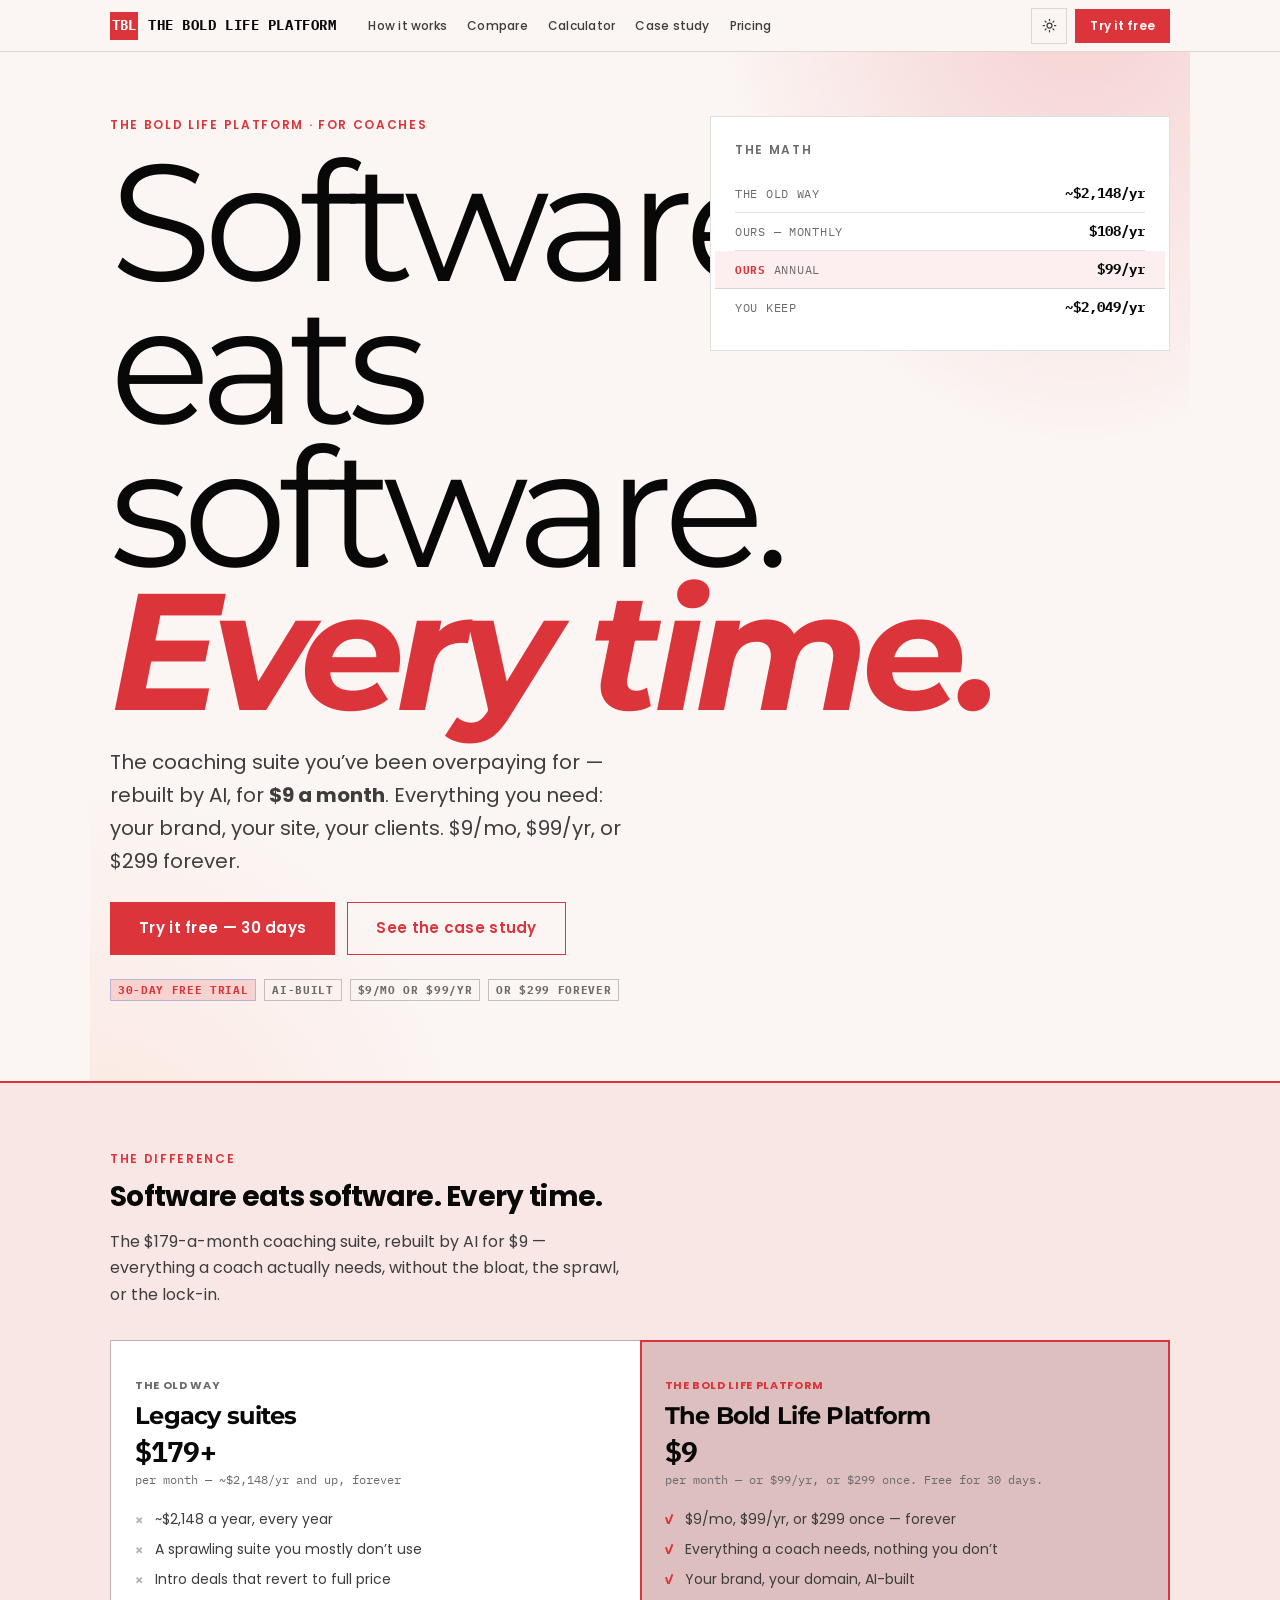
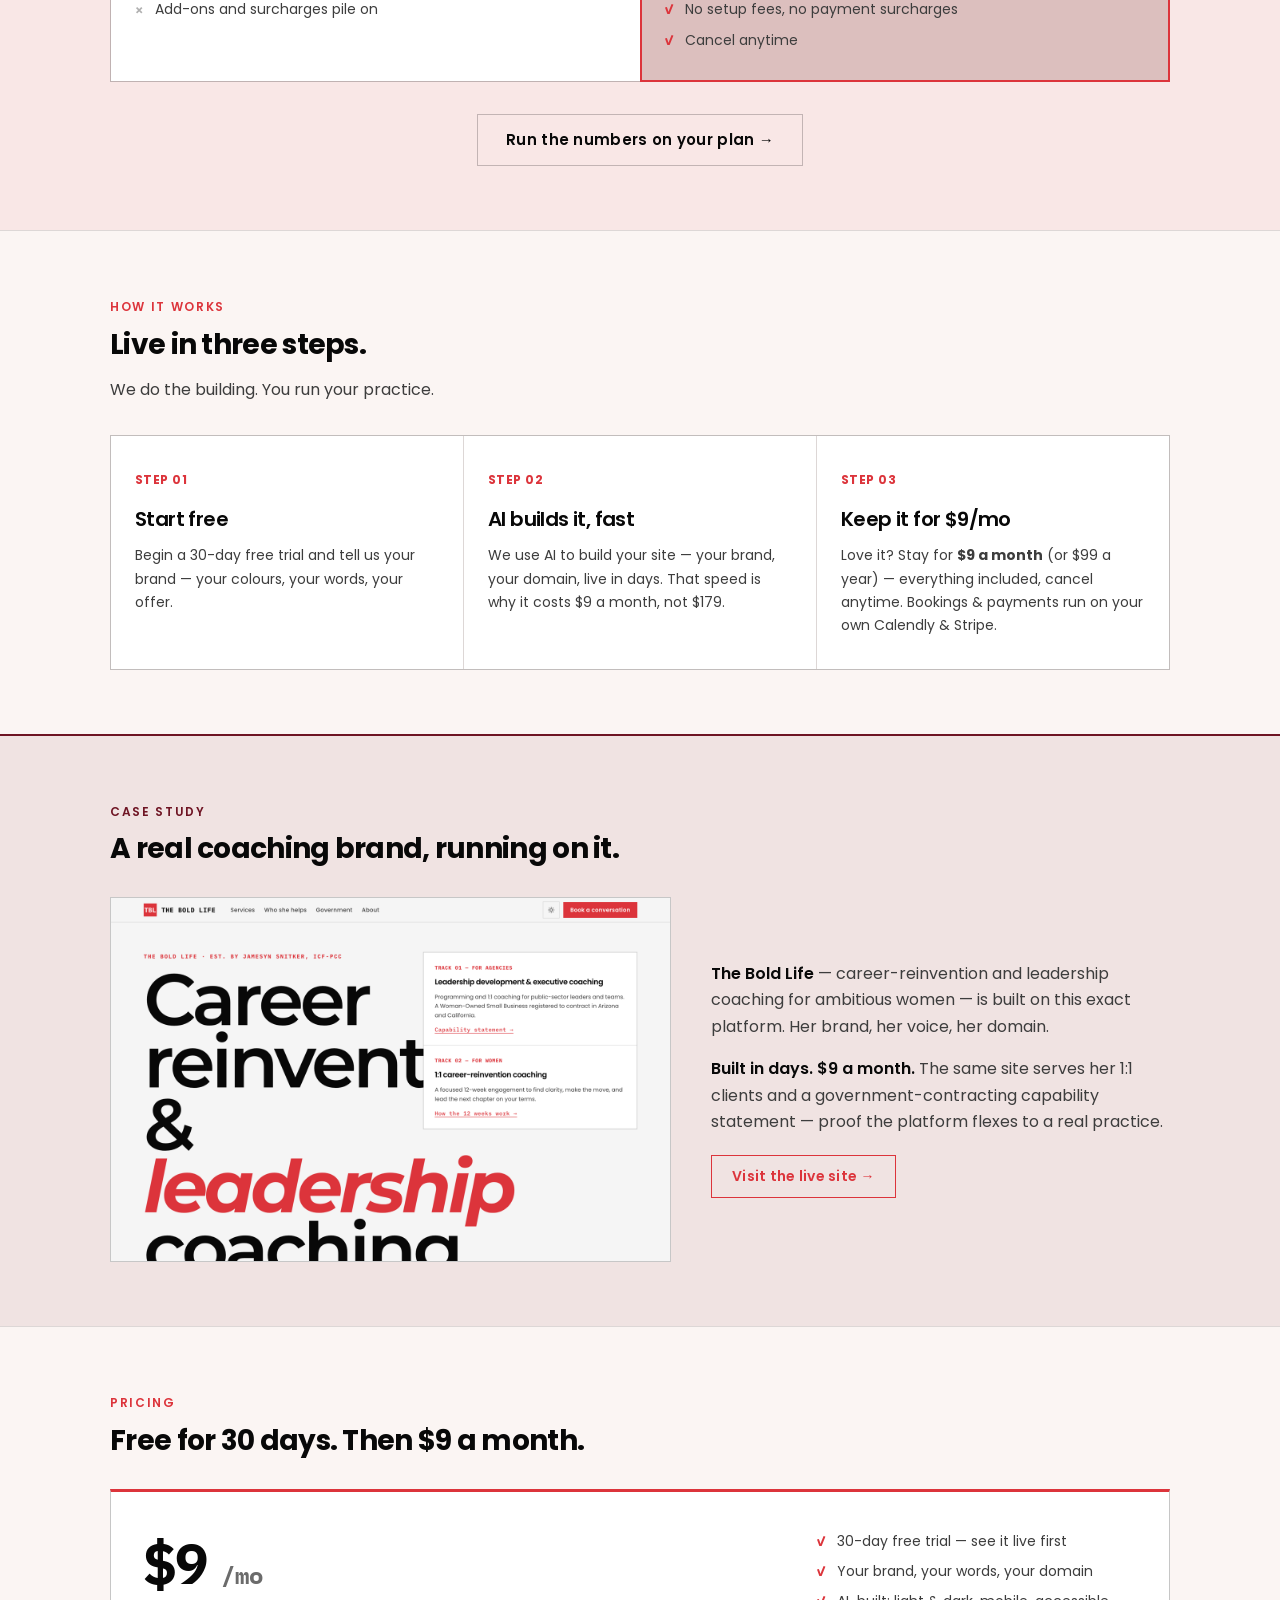
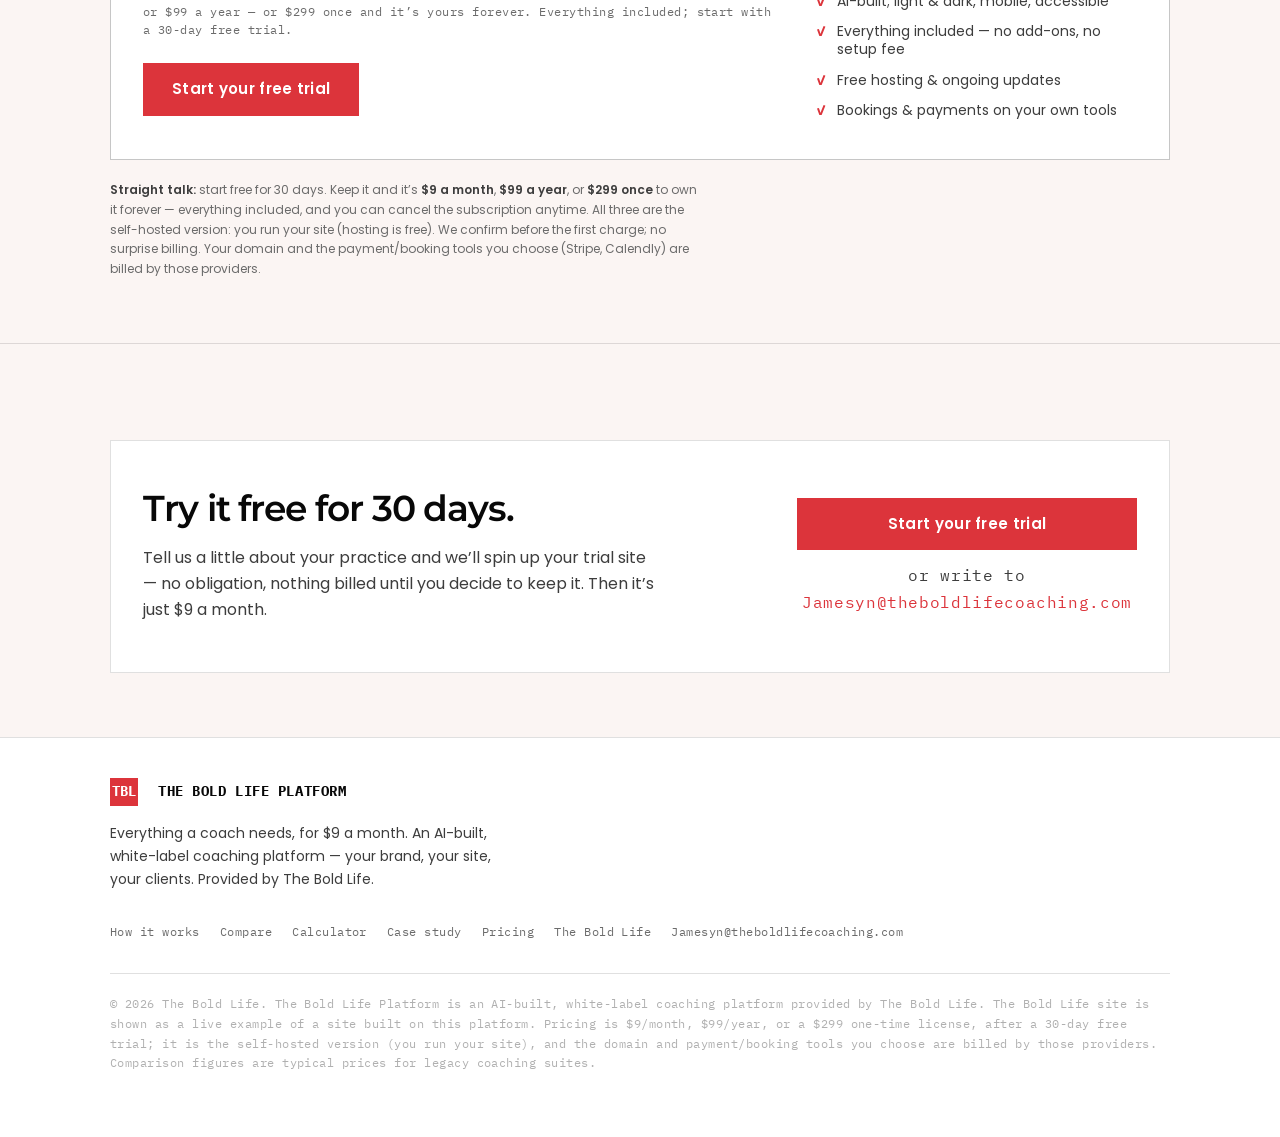
==== commit 2a692b4e: "Cut Kajabi out; reposition on "software eats software, every time" + $299 tier Per James: win by sta" ====
--- a/index.html
+++ b/index.html
@@ -4,10 +4,10 @@
 <meta charset="utf-8">
 <meta name="viewport" content="width=device-width, initial-scale=1, viewport-fit=cover">
 <title>The Bold Life Platform — Everything a Coach Needs, $9 a Month.</title>
-<meta name="description" content="Everything a coach needs in one AI-built platform — your brand, your site, your clients — for $9 a month or $99 a year, after a 30-day free trial. Kajabi starts at $179. See the live case study: The Bold Life.">
+<meta name="description" content="Everything a coach needs in one AI-built platform — your brand, your site, your clients — for $9 a month, $99 a year, or $299 forever, after a 30-day free trial. One-twentieth the price of legacy coaching suites. See the live case study: The Bold Life.">
 <meta name="author" content="The Bold Life">
 <meta property="og:title" content="The Bold Life Platform — Everything a Coach Needs, $9 a Month.">
-<meta property="og:description" content="Everything a coach needs in one AI-built platform — $9 a month or $99 a year, after a 30-day free trial. Kajabi starts at $179.">
+<meta property="og:description" content="Software eats software. Everything a coach needs in one AI-built platform — $9/mo, $99/yr, or $299 forever. One-twentieth the price of legacy suites.">
 <meta property="og:type" content="website">
 <meta property="og:url" content="https://designresearchgroup.github.io/coach-platform/">
 <meta property="og:site_name" content="The Bold Life Platform">
@@ -19,7 +19,7 @@
 <meta property="og:image:alt" content="The Bold Life Platform — everything a coach needs, $9 a month">
 <meta name="twitter:card" content="summary_large_image">
 <meta name="twitter:title" content="The Bold Life Platform — $9 a month, all in">
-<meta name="twitter:description" content="Everything a coach needs, AI-built, for $9/mo or $99/yr. Free for 30 days. Kajabi starts at $179.">
+<meta name="twitter:description" content="Software eats software. Everything a coach needs, AI-built, for $9/mo, $99/yr, or $299 forever. One-twentieth the price of legacy suites.">
 <meta name="twitter:image" content="https://designresearchgroup.github.io/coach-platform/img/og.png">
 <link rel="canonical" href="https://designresearchgroup.github.io/coach-platform/">
 <link rel="icon" type="image/svg+xml" href="img/favicon.svg">
@@ -28,7 +28,7 @@
 <link rel="preconnect" href="https://fonts.gstatic.com" crossorigin>
 <link href="https://fonts.googleapis.com/css2?family=Montserrat:ital,wght@0,600;0,700;0,800;0,900;1,700;1,900&family=Poppins:ital,wght@0,400;0,500;0,600;0,700;1,400;1,500&family=IBM+Plex+Mono:wght@500;700&display=swap" rel="stylesheet">
 <script type="application/ld+json">
-{"@context":"https://schema.org","@type":"Product","name":"The Bold Life Platform","description":"An AI-built, white-label coaching platform for coaches — everything in one place for $9/month or $99/year, after a 30-day free trial. A low-cost alternative to platforms like Kajabi.","brand":{"@type":"Brand","name":"The Bold Life"},"category":"Coaching platform software","offers":{"@type":"Offer","price":"9","priceCurrency":"USD","description":"Per month, or $99/year; 30-day free trial"},"url":"https://designresearchgroup.github.io/coach-platform/"}
+{"@context":"https://schema.org","@type":"Product","name":"The Bold Life Platform","description":"An AI-built, white-label coaching platform for coaches — everything in one place for $9/month, $99/year, or a $299 one-time license, after a 30-day free trial. A low-cost alternative to legacy coaching suites.","brand":{"@type":"Brand","name":"The Bold Life"},"category":"Coaching platform software","offers":{"@type":"Offer","price":"9","priceCurrency":"USD","description":"Per month; or $99/year; or $299 one-time; 30-day free trial"},"url":"https://designresearchgroup.github.io/coach-platform/"}
 </script>
 <style>
 /* ===== HumanData Design System v4 — tokens (humandata.id/ds) ===== */
@@ -1666,10 +1666,10 @@
   <div class="hero-grid">
     <div>
       <span class="label-accent pl-eyebrow">The Bold Life Platform &middot; For coaches</span>
-      <h1>Bold coaching software. <em>$9</em> a month.</h1>
+      <h1>Software eats software. <em>Every&nbsp;time.</em></h1>
       <p class="hero-sub">
-        Everything a coach needs &mdash; your brand, your site, your clients &mdash; in one
-        <b>AI-built</b> platform. $9 a month, or $99 a year, all in. Kajabi starts at $179.
+        The coaching suite you&rsquo;ve been overpaying for &mdash; rebuilt by AI, for <b>$9 a month</b>.
+        Everything you need: your brand, your site, your clients. $9/mo, $99/yr, or $299 forever.
       </p>
       <div class="sect-cta">
         <a class="btn btn-solid btn-lg" data-try href="#pricing">Try it free &mdash; 30 days</a>
@@ -1679,12 +1679,12 @@
         <span class="badge badge-accent">30-day free trial</span>
         <span class="badge badge-neutral">AI-built</span>
         <span class="badge badge-neutral">$9/mo or $99/yr</span>
-        <span class="badge badge-neutral">Cancel anytime</span>
+        <span class="badge badge-neutral">or $299 forever</span>
       </div>
     </div>
     <aside class="about-side" aria-label="Why coaches switch" style="background:var(--bg1);border:1px solid var(--bd);padding:var(--sp6);">
       <span class="label" style="display:block;margin-bottom:var(--sp4);">The math</span>
-      <div class="detail-row"><span class="detail-row-label">Kajabi</span><span class="detail-row-value">~$2,148/yr</span></div>
+      <div class="detail-row"><span class="detail-row-label">The old way</span><span class="detail-row-value">~$2,148/yr</span></div>
       <div class="detail-row"><span class="detail-row-label">Ours — monthly</span><span class="detail-row-value">$108/yr</span></div>
       <div class="detail-row is-next"><span class="detail-row-label"><b>Ours</b>Annual</span><span class="detail-row-value">$99/yr</span></div>
       <div class="detail-row"><span class="detail-row-label">You keep</span><span class="detail-row-value">~$2,049/yr</span></div>
@@ -1697,27 +1697,27 @@
   <div class="wrap">
     <div class="sect-head reveal">
       <span class="label-accent">The difference</span>
-      <h2>Same software. One-twentieth the price.</h2>
-      <p>Everything a coach actually needs &mdash; without the $179-a-month bill, the sprawl, or the lock-in.</p>
+      <h2>Software eats software. Every time.</h2>
+      <p>The $179-a-month coaching suite, rebuilt by AI for $9 &mdash; everything a coach actually needs, without the bloat, the sprawl, or the lock-in.</p>
     </div>
     <div class="vs reveal">
       <div class="vs-col lose">
-        <span class="vs-k">The incumbent — Kajabi</span>
-        <div class="vs-name">Kajabi</div>
-        <div class="vs-price">$179<small>per month &mdash; ~$2,148/yr (Basic; more on higher tiers)</small></div>
+        <span class="vs-k">The old way</span>
+        <div class="vs-name">Legacy suites</div>
+        <div class="vs-price">$179+<small>per month &mdash; ~$2,148/yr and up, forever</small></div>
         <ul>
           <li><b>&times;</b> ~$2,148 a year, every year</li>
           <li><b>&times;</b> A sprawling suite you mostly don&rsquo;t use</li>
           <li><b>&times;</b> Intro deals that revert to full price</li>
-          <li><b>&times;</b> Surcharges on your own Stripe payments</li>
+          <li><b>&times;</b> Add-ons and surcharges pile on</li>
         </ul>
       </div>
       <div class="vs-col win">
         <span class="vs-k">The Bold Life Platform</span>
         <div class="vs-name">The Bold Life Platform</div>
-        <div class="vs-price">$9<small>per month &mdash; or $99/yr. Free for 30 days.</small></div>
+        <div class="vs-price">$9<small>per month &mdash; or $99/yr, or $299 once. Free for 30 days.</small></div>
         <ul>
-          <li><b>&check;</b> $9 a month, or $99 a year &mdash; all in</li>
+          <li><b>&check;</b> $9/mo, $99/yr, or $299 once &mdash; forever</li>
           <li><b>&check;</b> Everything a coach needs, nothing you don&rsquo;t</li>
           <li><b>&check;</b> Your brand, your domain, AI-built</li>
           <li><b>&check;</b> No setup fees, no payment surcharges</li>
@@ -1795,7 +1795,7 @@
     <div class="price-card reveal">
       <div>
         <div class="price-big">$9<span style="font-size:var(--text-2xl);color:var(--t3);letter-spacing:0;"> /mo</span></div>
-        <div class="price-sub">or $99 a year &mdash; everything included, cancel anytime. Start with a 30-day free trial.</div>
+        <div class="price-sub">or $99 a year &mdash; or $299 once and it&rsquo;s yours forever. Everything included; start with a 30-day free trial.</div>
         <div class="sect-cta" style="margin-top:var(--sp6);">
           <a class="btn btn-solid btn-lg" data-try href="#contact">Start your free trial</a>
         </div>
@@ -1810,9 +1810,10 @@
       </ul>
     </div>
     <p class="honest reveal"><b>Straight talk:</b> start free for 30 days. Keep it and it&rsquo;s
-      <b>$9 a month</b>, or <b>$99 a year</b> &mdash; everything included, and you can cancel anytime.
-      We confirm before the first charge; no surprise billing. Your domain and the payment/booking
-      tools you choose (Stripe, Calendly) are billed by those providers.</p>
+      <b>$9 a month</b>, <b>$99 a year</b>, or <b>$299 once</b> to own it forever &mdash; everything
+      included, and you can cancel the subscription anytime. All three are the self-hosted version:
+      you run your site (hosting is free). We confirm before the first charge; no surprise billing.
+      Your domain and the payment/booking tools you choose (Stripe, Calendly) are billed by those providers.</p>
   </div>
 </section>
 
@@ -1857,11 +1858,11 @@
     </div>
     <div class="footer-bottom">
       &copy; 2026 The Bold Life. The Bold Life Platform is an AI-built, white-label coaching platform
-      provided by The Bold Life. &ldquo;Kajabi&rdquo; is a trademark of its owner, named here only for
-      honest comparison; The Bold Life is not affiliated with or endorsed by it. The Bold Life site is
-      shown as a live example of a site built on this platform. Pricing is a subscription &mdash; $9/month
-      or $99/year &mdash; after a 30-day free trial; the domain and payment/booking tools you choose are
-      billed by those providers.
+      provided by The Bold Life. The Bold Life site is shown as a live example of a site built on this
+      platform. Pricing is $9/month, $99/year, or a $299 one-time license, after a 30-day free trial;
+      it is the self-hosted version (you run your site), and the domain and payment/booking tools you
+      choose are billed by those providers. Comparison figures are typical prices for legacy coaching
+      suites.
     </div>
   </div>
 </footer>
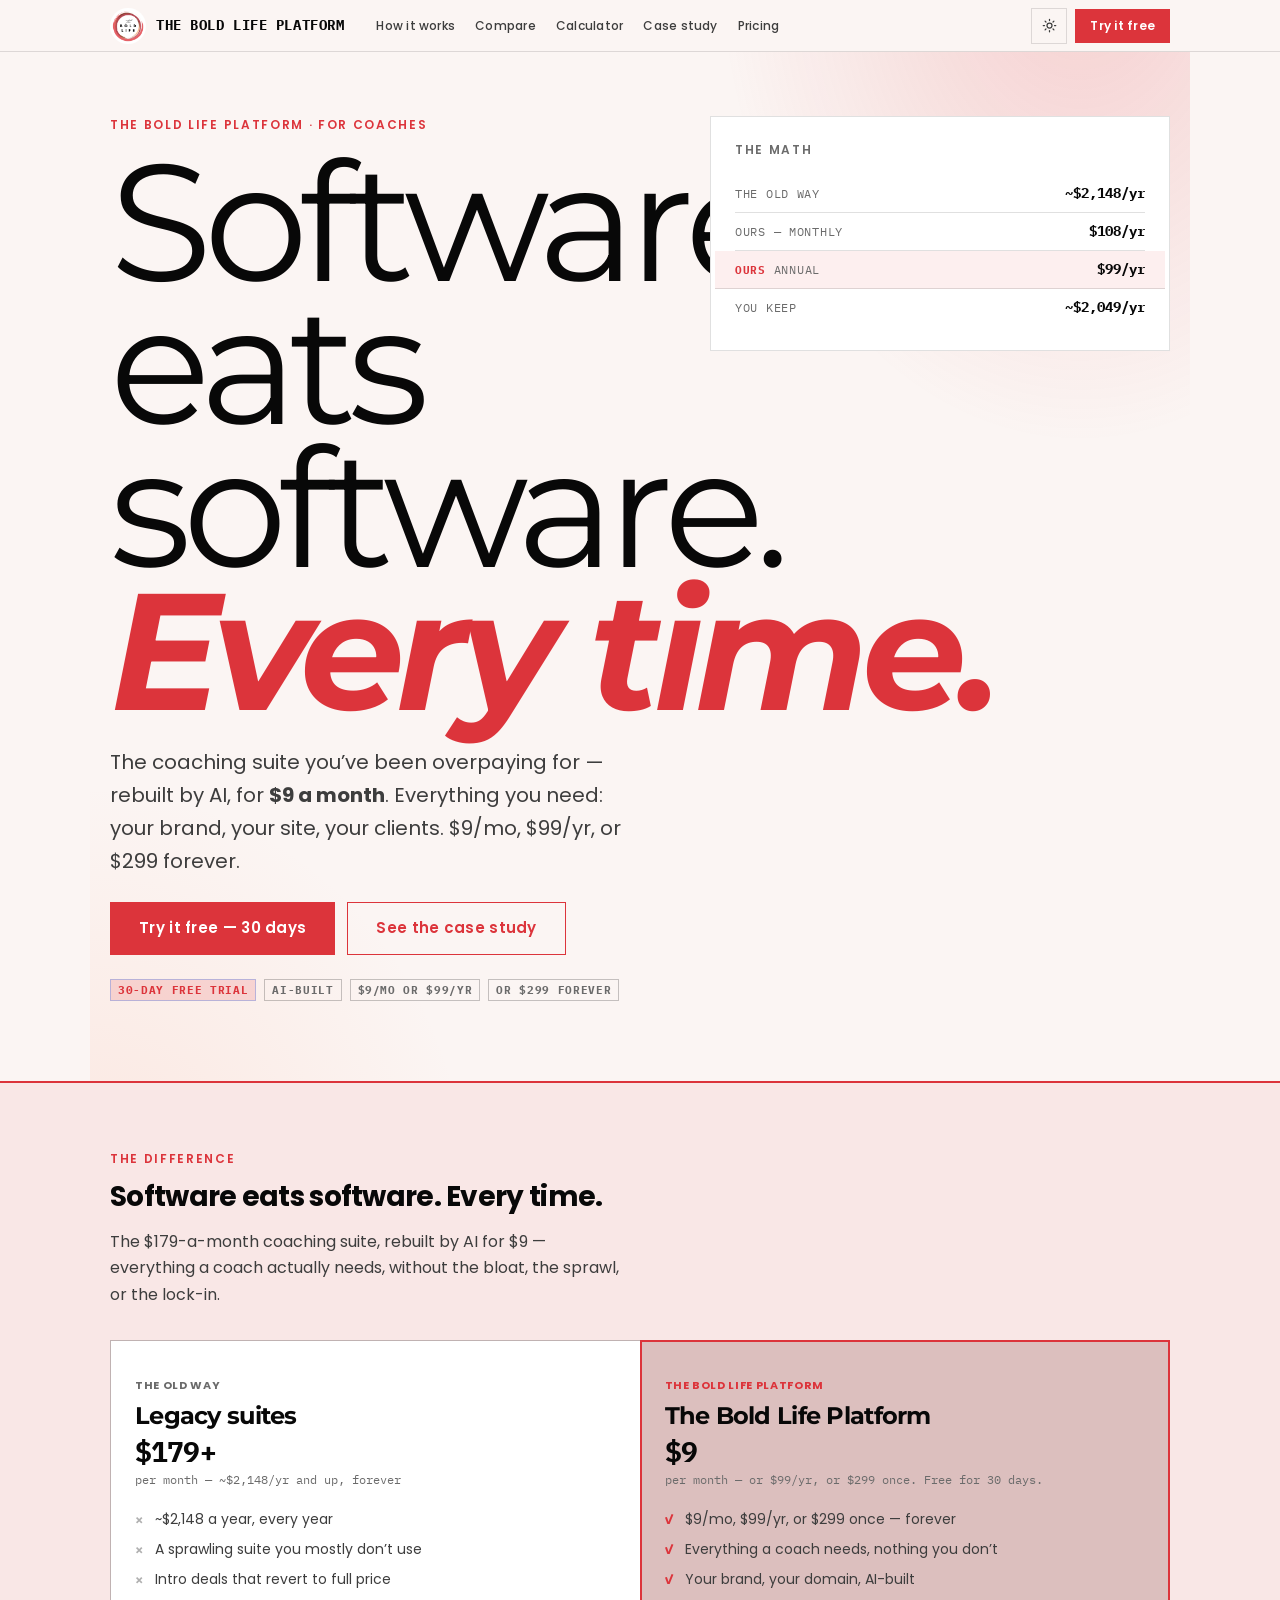
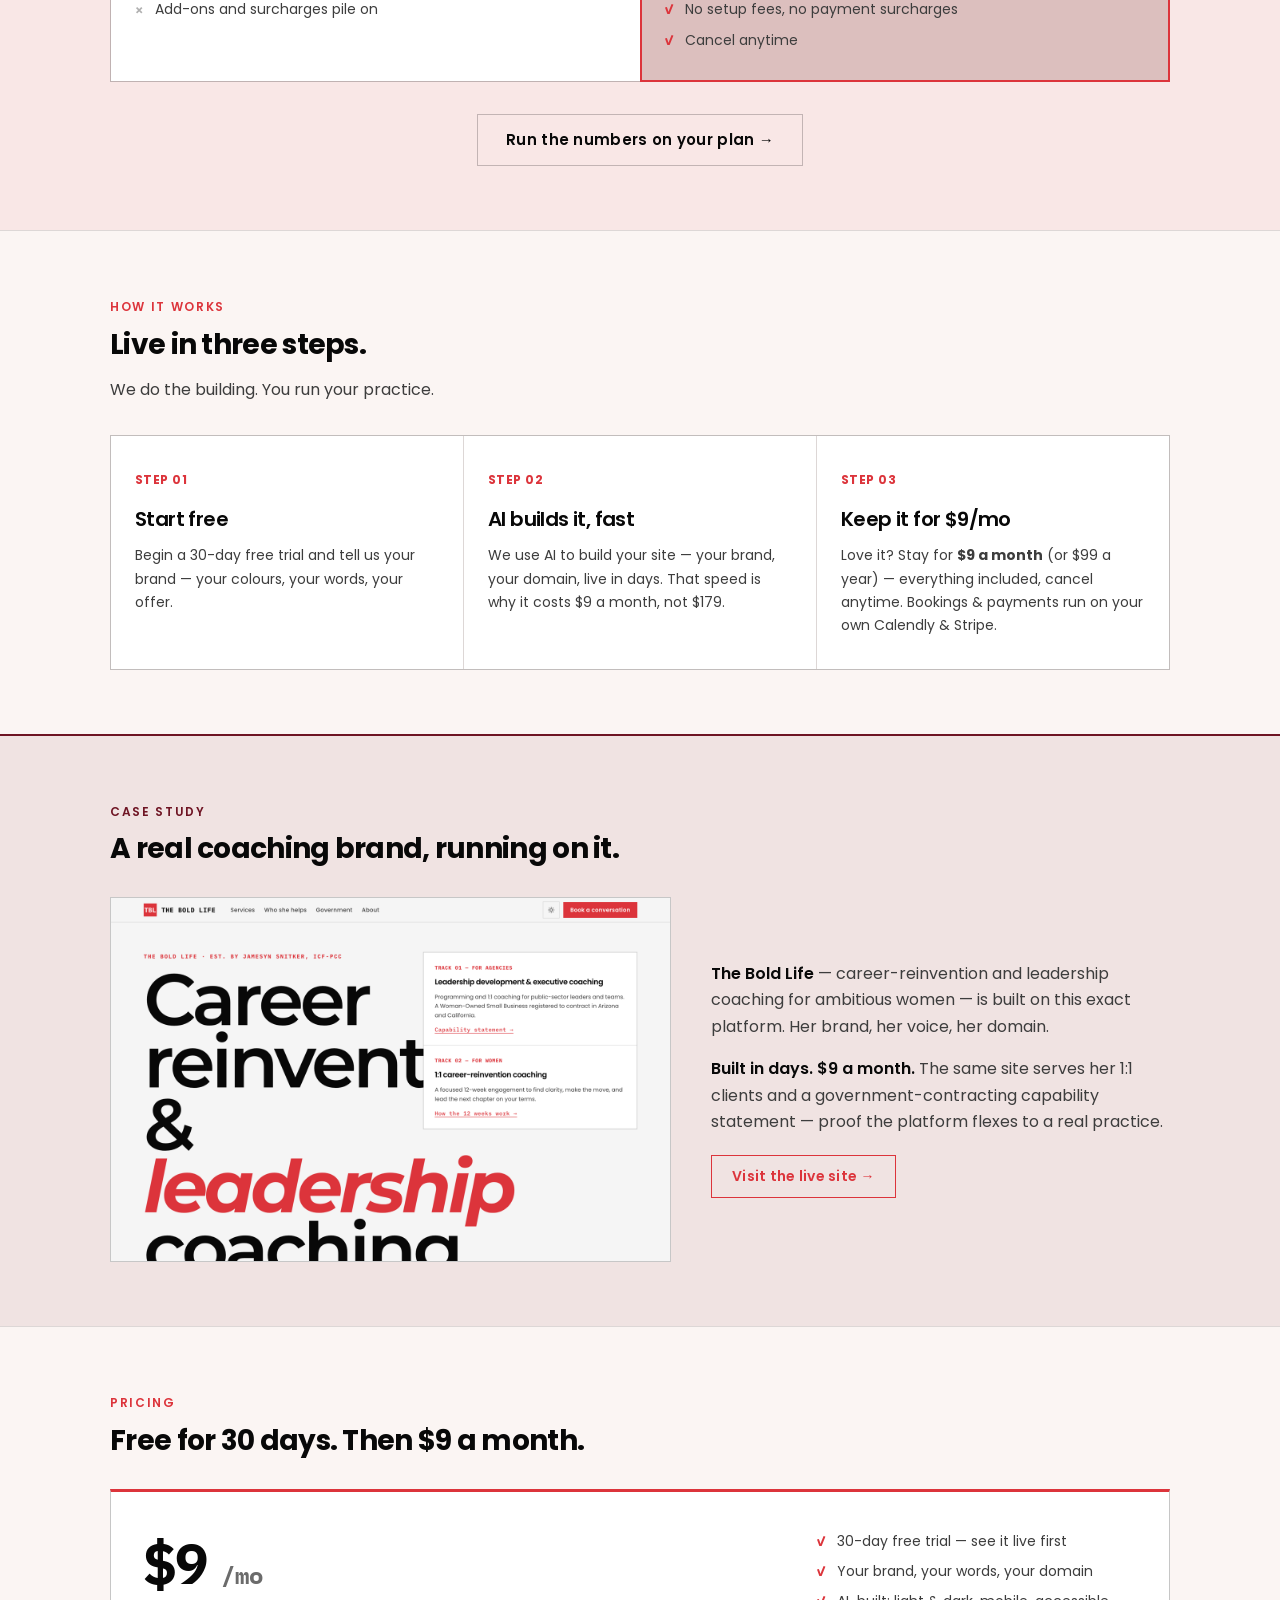
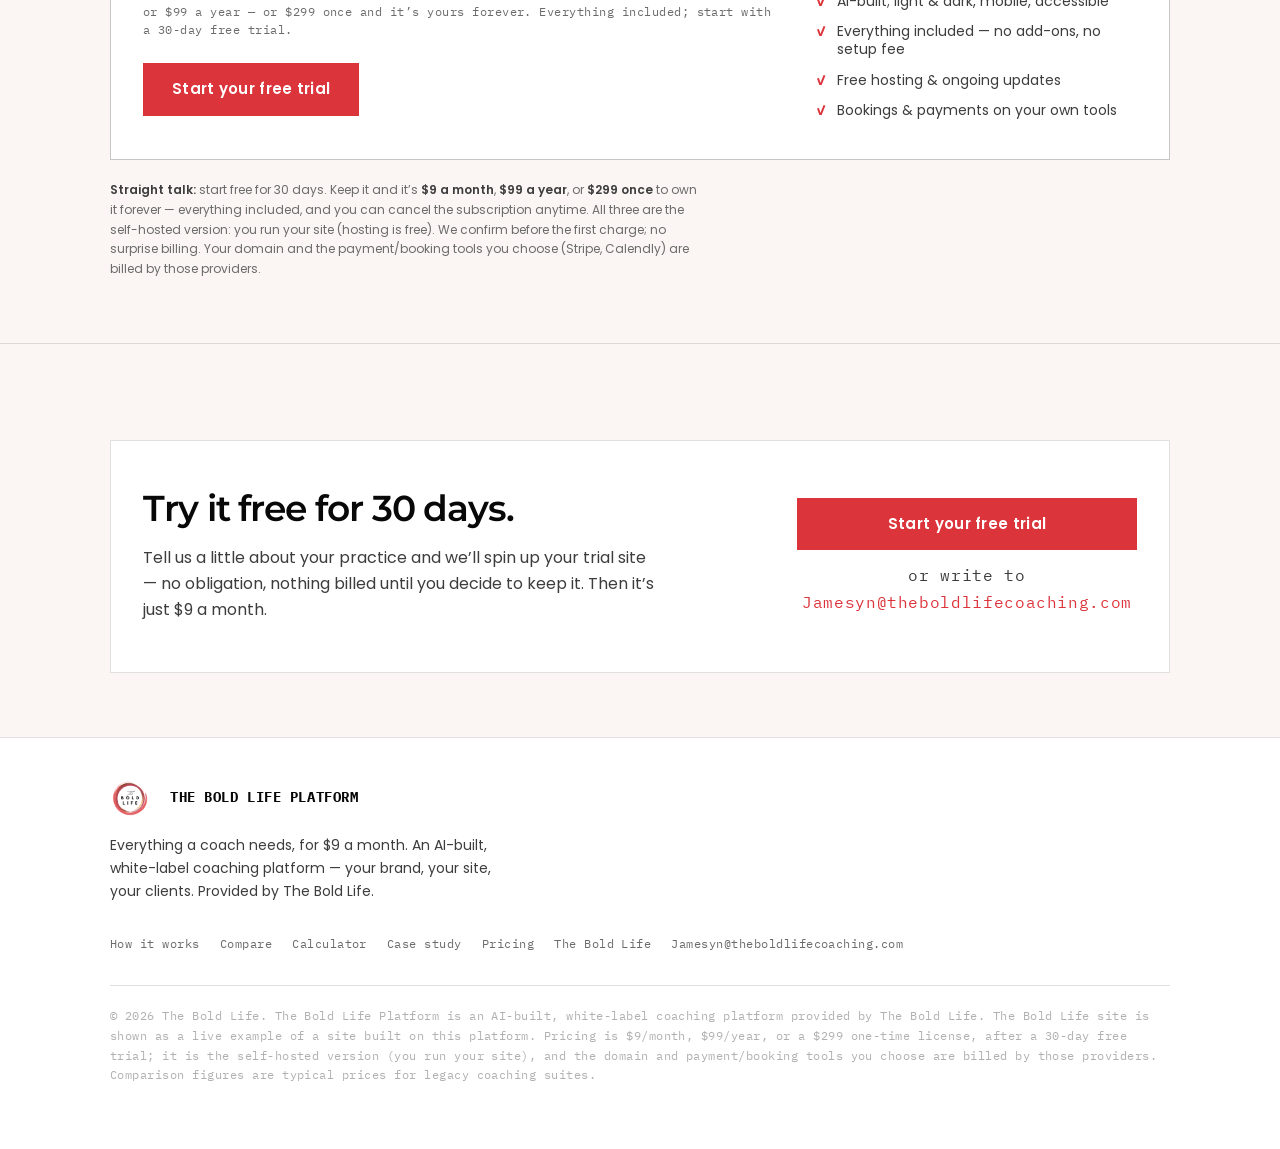
==== commit 9c91046f: "Use the real Bold Life logo in nav/footer (white chip for dark-mode legibility) Replaces the placeho" ====
--- a/index.html
+++ b/index.html
@@ -1556,6 +1556,10 @@
 .pl-eyebrow{display:block;margin-bottom:var(--sp4);}
 .hero-trust{display:flex;flex-wrap:wrap;gap:var(--sp2);margin-top:var(--sp6);}
 .anchor{scroll-margin-top:calc(var(--nav-h) + var(--sp6));}
+/* Real Bold Life logo on a white circular chip (reads on light + dark). */
+.nav-logo-img{height:36px;width:36px;display:block;object-fit:contain;
+  background:#fff;border-radius:50%;padding:2px;flex-shrink:0;}
+.footer-brand .nav-logo-img{height:40px;width:40px;}
 .nav-book .nav-book-sm{display:none;}
 @media(max-width:600px){.nav-book .nav-book-lg{display:none;}.nav-book .nav-book-sm{display:inline;}}
 @media(max-width:420px){.nav-logo-text{display:none;}}
@@ -1636,7 +1640,7 @@
 <nav class="nav">
   <div class="nav-inner">
     <a class="nav-logo" href="#top" aria-label="The Bold Life Platform — home">
-      <span class="nav-logo-mark">TBL</span>
+      <img class="nav-logo-img" src="img/logo.png" alt="The Bold Life" width="36" height="36">
       <span class="nav-logo-text">THE&nbsp;BOLD&nbsp;LIFE&nbsp;PLATFORM</span>
     </a>
     <div class="nav-links">
@@ -1840,7 +1844,7 @@
     <div class="footer-top">
       <div>
         <div class="footer-brand">
-          <span class="nav-logo-mark">TBL</span>
+          <img class="nav-logo-img" src="img/logo.png" alt="The Bold Life" width="36" height="36">
           <span class="nav-logo-text">THE&nbsp;BOLD&nbsp;LIFE&nbsp;PLATFORM</span>
         </div>
         <p>Everything a coach needs, for $9 a month. An AI-built, white-label coaching platform &mdash;
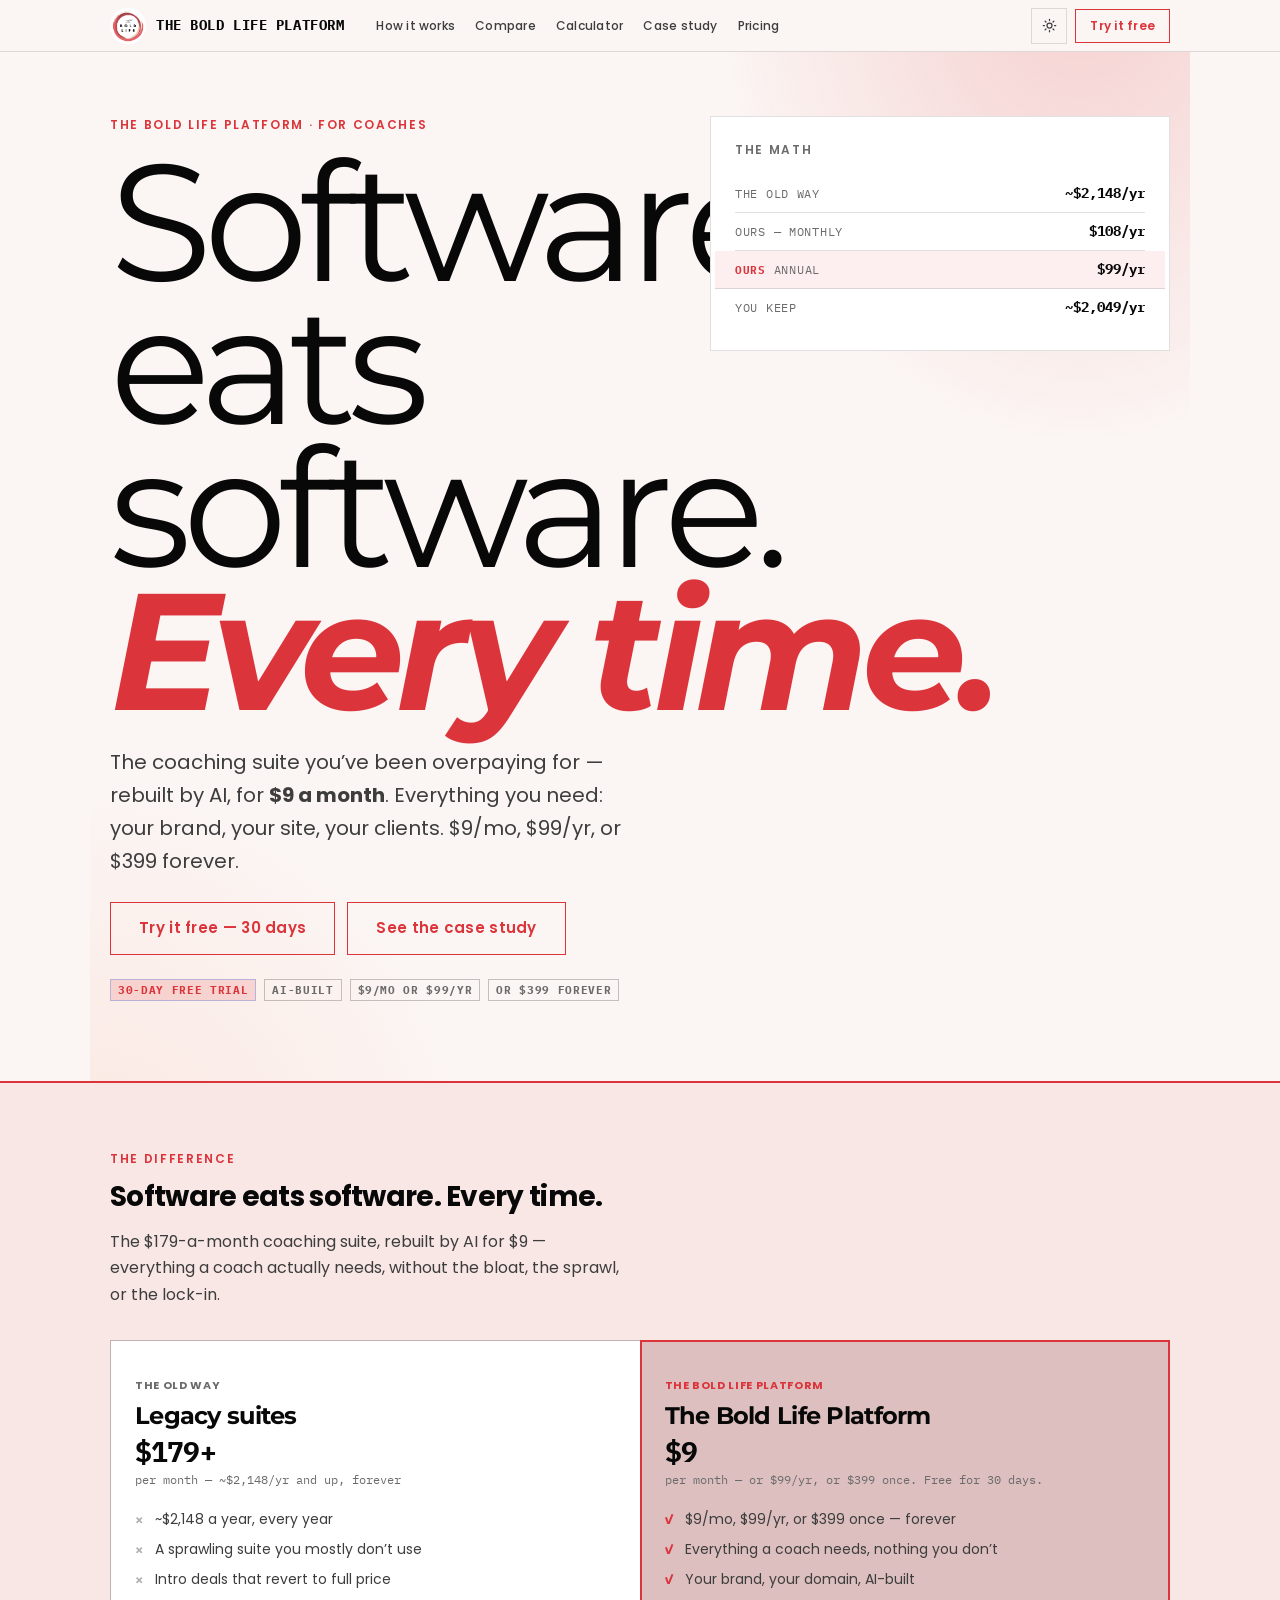
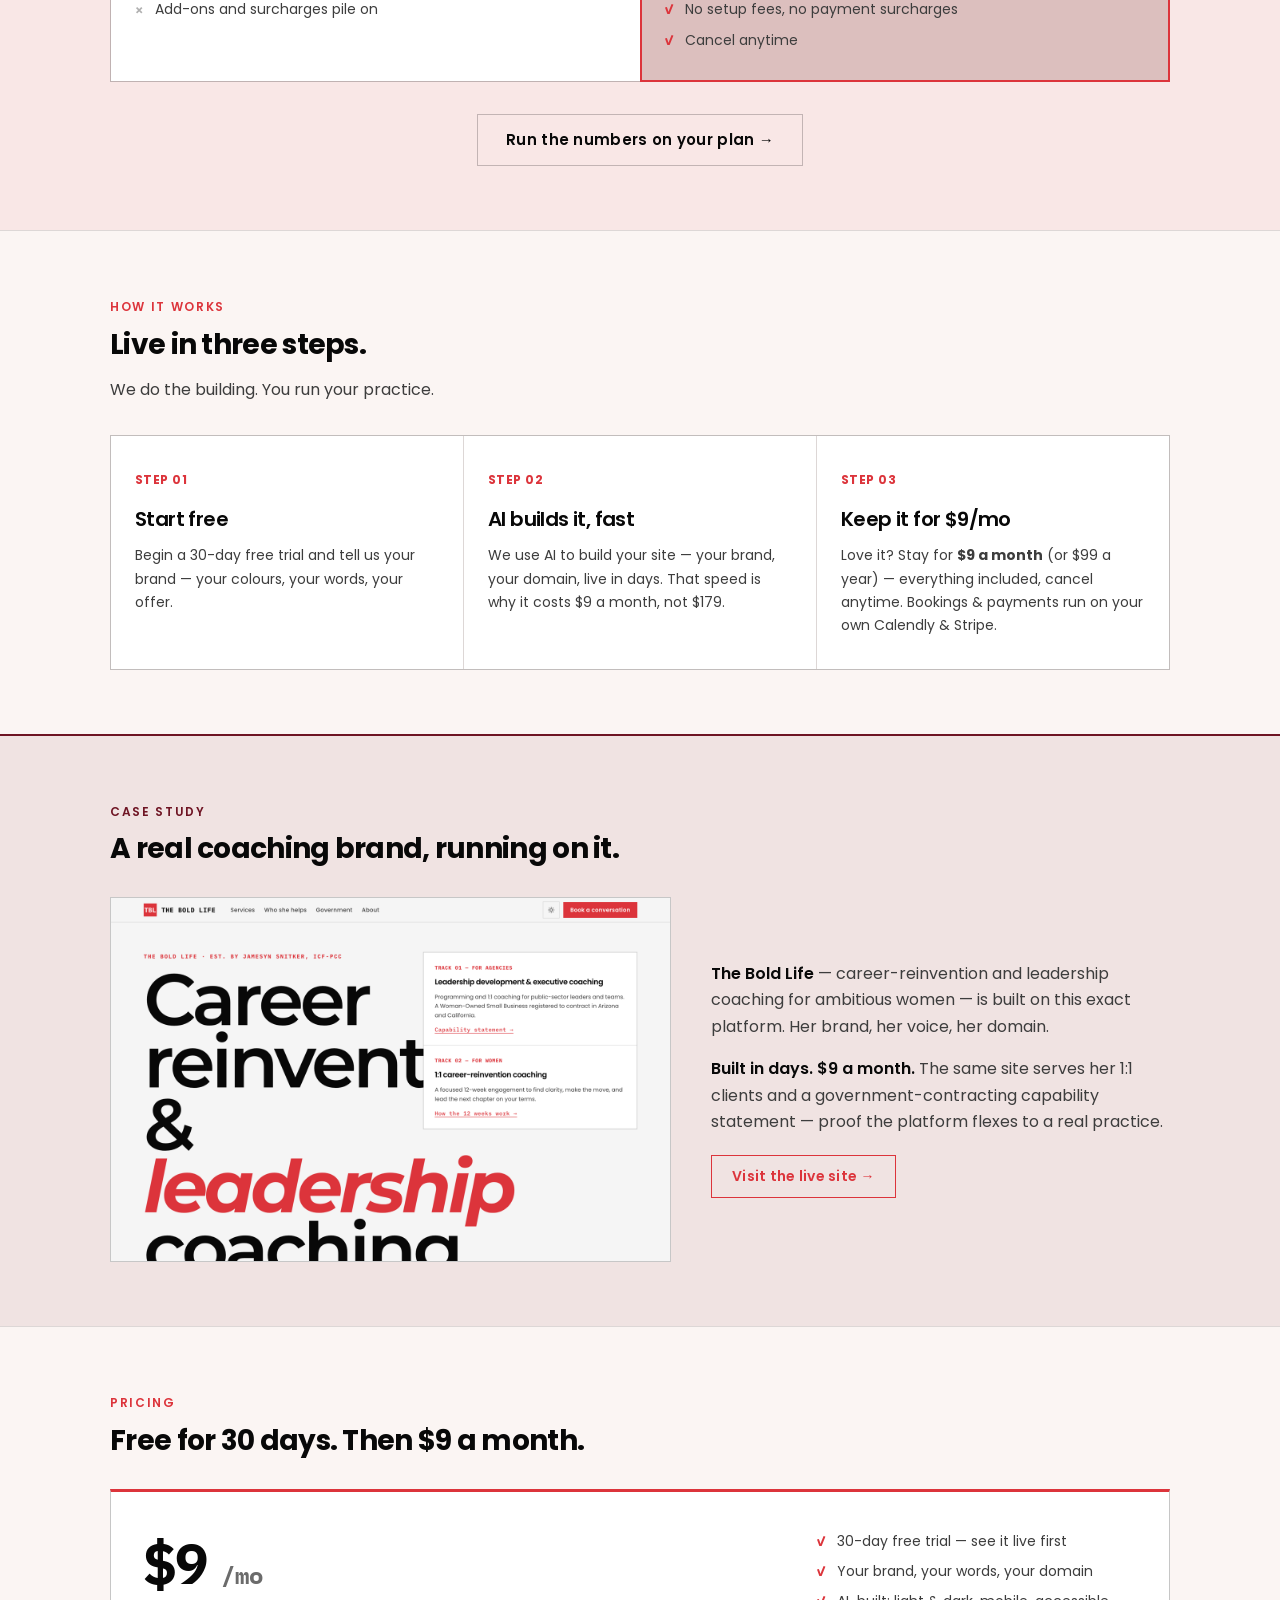
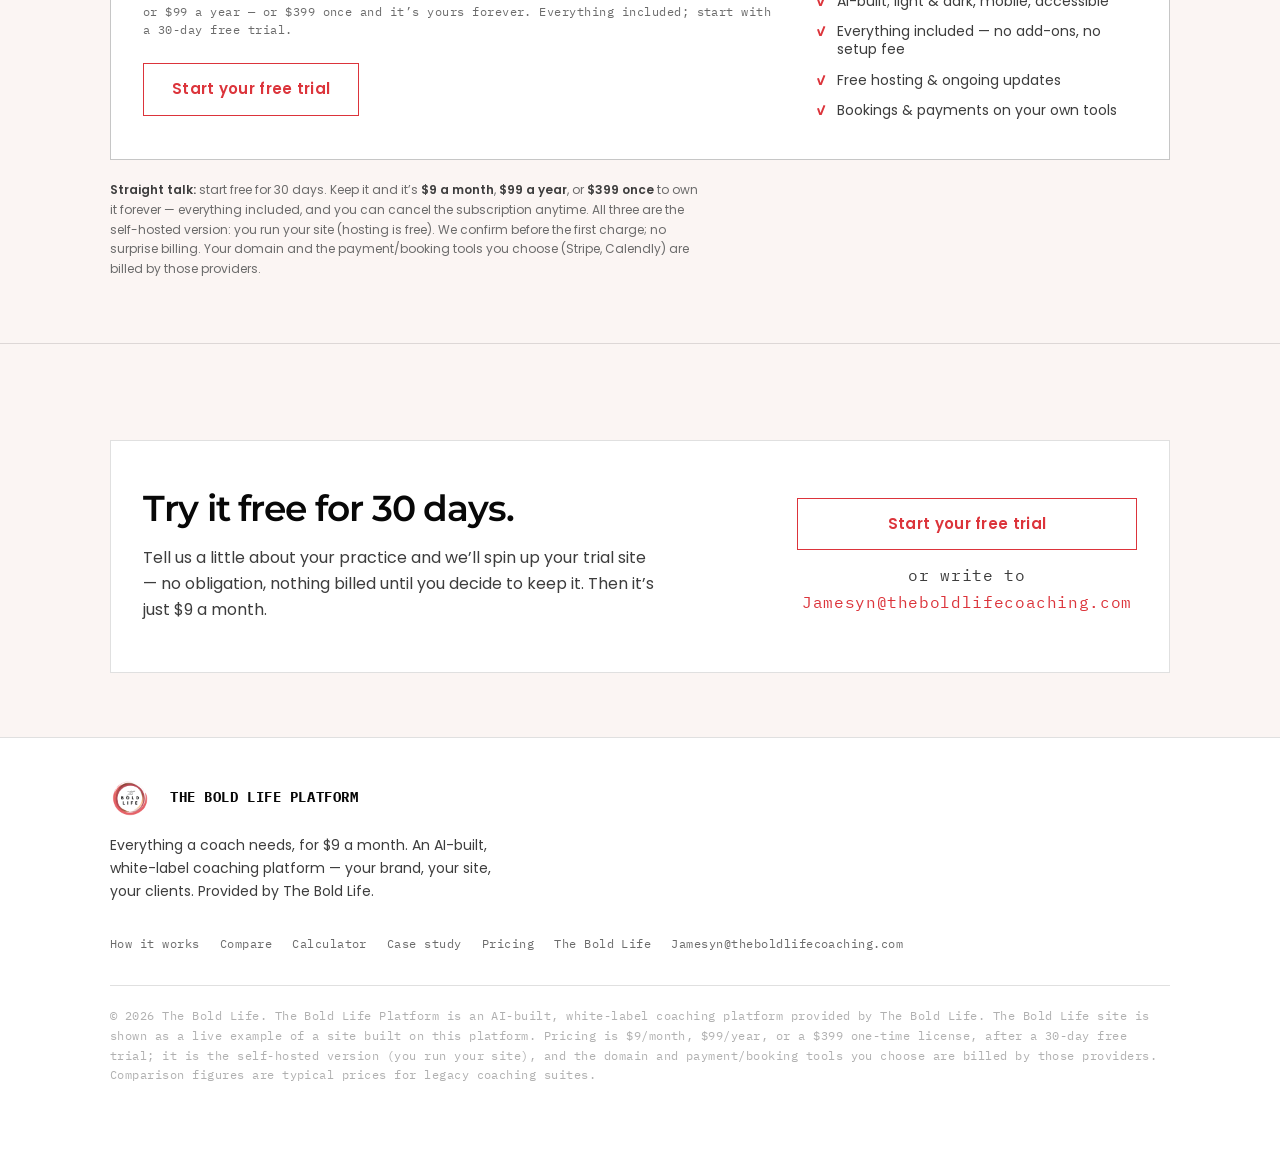
==== commit 8bba3031: "No red-fill buttons; lifetime license $399" ====
--- a/index.html
+++ b/index.html
@@ -4,10 +4,10 @@
 <meta charset="utf-8">
 <meta name="viewport" content="width=device-width, initial-scale=1, viewport-fit=cover">
 <title>The Bold Life Platform — Everything a Coach Needs, $9 a Month.</title>
-<meta name="description" content="Everything a coach needs in one AI-built platform — your brand, your site, your clients — for $9 a month, $99 a year, or $299 forever, after a 30-day free trial. One-twentieth the price of legacy coaching suites. See the live case study: The Bold Life.">
+<meta name="description" content="Everything a coach needs in one AI-built platform — your brand, your site, your clients — for $9 a month, $99 a year, or $399 forever, after a 30-day free trial. One-twentieth the price of legacy coaching suites. See the live case study: The Bold Life.">
 <meta name="author" content="The Bold Life">
 <meta property="og:title" content="The Bold Life Platform — Everything a Coach Needs, $9 a Month.">
-<meta property="og:description" content="Software eats software. Everything a coach needs in one AI-built platform — $9/mo, $99/yr, or $299 forever. One-twentieth the price of legacy suites.">
+<meta property="og:description" content="Software eats software. Everything a coach needs in one AI-built platform — $9/mo, $99/yr, or $399 forever. One-twentieth the price of legacy suites.">
 <meta property="og:type" content="website">
 <meta property="og:url" content="https://designresearchgroup.github.io/coach-platform/">
 <meta property="og:site_name" content="The Bold Life Platform">
@@ -19,16 +19,16 @@
 <meta property="og:image:alt" content="The Bold Life Platform — everything a coach needs, $9 a month">
 <meta name="twitter:card" content="summary_large_image">
 <meta name="twitter:title" content="The Bold Life Platform — $9 a month, all in">
-<meta name="twitter:description" content="Software eats software. Everything a coach needs, AI-built, for $9/mo, $99/yr, or $299 forever. One-twentieth the price of legacy suites.">
+<meta name="twitter:description" content="Software eats software. Everything a coach needs, AI-built, for $9/mo, $99/yr, or $399 forever. One-twentieth the price of legacy suites.">
 <meta name="twitter:image" content="https://designresearchgroup.github.io/coach-platform/img/og.png">
 <link rel="canonical" href="https://designresearchgroup.github.io/coach-platform/">
-<link rel="icon" type="image/svg+xml" href="img/favicon.svg">
+<link rel="icon" type="image/png" href="img/favicon.png">
 <meta name="theme-color" content="#DC343B">
 <link rel="preconnect" href="https://fonts.googleapis.com">
 <link rel="preconnect" href="https://fonts.gstatic.com" crossorigin>
 <link href="https://fonts.googleapis.com/css2?family=Montserrat:ital,wght@0,600;0,700;0,800;0,900;1,700;1,900&family=Poppins:ital,wght@0,400;0,500;0,600;0,700;1,400;1,500&family=IBM+Plex+Mono:wght@500;700&display=swap" rel="stylesheet">
 <script type="application/ld+json">
-{"@context":"https://schema.org","@type":"Product","name":"The Bold Life Platform","description":"An AI-built, white-label coaching platform for coaches — everything in one place for $9/month, $99/year, or a $299 one-time license, after a 30-day free trial. A low-cost alternative to legacy coaching suites.","brand":{"@type":"Brand","name":"The Bold Life"},"category":"Coaching platform software","offers":{"@type":"Offer","price":"9","priceCurrency":"USD","description":"Per month; or $99/year; or $299 one-time; 30-day free trial"},"url":"https://designresearchgroup.github.io/coach-platform/"}
+{"@context":"https://schema.org","@type":"Product","name":"The Bold Life Platform","description":"An AI-built, white-label coaching platform for coaches — everything in one place for $9/month, $99/year, or a $399 one-time license, after a 30-day free trial. A low-cost alternative to legacy coaching suites.","brand":{"@type":"Brand","name":"The Bold Life"},"category":"Coaching platform software","offers":{"@type":"Offer","price":"9","priceCurrency":"USD","description":"Per month; or $99/year; or $399 one-time; 30-day free trial"},"url":"https://designresearchgroup.github.io/coach-platform/"}
 </script>
 <style>
 /* ===== HumanData Design System v4 — tokens (humandata.id/ds) ===== */
@@ -127,8 +127,8 @@
 .btn[disabled]{opacity:.4;cursor:not-allowed;transform:none;}
 .btn-primary{color:var(--accent);border-color:var(--accent);}
 .btn-primary:hover:not([disabled]){background:var(--accent);color:var(--accent-text);}
-.btn-solid{background:var(--accent);color:#fff;border-color:var(--accent);}
-.btn-solid:hover:not([disabled]){background:var(--accent-hover);border-color:var(--accent-hover);}
+.btn-solid{background:transparent;color:var(--accent);border-color:var(--accent);}
+.btn-solid:hover:not([disabled]){background:var(--accent-dim);color:var(--accent);border-color:var(--accent);}
 .btn-lg{padding:14px 28px;font-size:var(--text-md);}
 .btn-sm{padding:7px 14px;font-size:var(--text-sm);}
 /* A button is as wide as its label needs. Stretching one to fill whatever
@@ -1008,7 +1008,7 @@
   transition:background var(--dur-fast),color var(--dur-fast);}
 .el-pick:hover{background:var(--bg3);color:var(--t1);}
 .el-pick:focus-visible{outline:2px solid var(--bd-focus);outline-offset:-2px;}
-.el-pick.on{background:var(--accent);color:#fff;font-weight:var(--fw-semi);}
+.el-pick.on{background:var(--accent-dim);color:var(--accent);border-color:var(--accent);font-weight:var(--fw-semi);}
 .el.fund{border-top-color:var(--accent);}
 .el.ready{border-top-color:var(--cat,#7C3AED);}
 @keyframes reveal{
@@ -1388,7 +1388,7 @@
   transition:background var(--dur-fast),color var(--dur-fast);}
 .fchip:hover{background:var(--bg3);color:var(--t1);}
 .fchip:focus-visible{outline:2px solid var(--bd-focus);outline-offset:-2px;}
-.fchip.on{background:var(--accent);color:#fff;font-weight:var(--fw-semi);}
+.fchip.on{background:var(--accent-dim);color:var(--accent);border-color:var(--accent);font-weight:var(--fw-semi);}
 
 /* Booking confirmation: the team section becomes the landing place after the
    scheduler closes, so the last thing seen is who is turning up. */
@@ -1673,7 +1673,7 @@
       <h1>Software eats software. <em>Every&nbsp;time.</em></h1>
       <p class="hero-sub">
         The coaching suite you&rsquo;ve been overpaying for &mdash; rebuilt by AI, for <b>$9 a month</b>.
-        Everything you need: your brand, your site, your clients. $9/mo, $99/yr, or $299 forever.
+        Everything you need: your brand, your site, your clients. $9/mo, $99/yr, or $399 forever.
       </p>
       <div class="sect-cta">
         <a class="btn btn-solid btn-lg" data-try href="#pricing">Try it free &mdash; 30 days</a>
@@ -1683,7 +1683,7 @@
         <span class="badge badge-accent">30-day free trial</span>
         <span class="badge badge-neutral">AI-built</span>
         <span class="badge badge-neutral">$9/mo or $99/yr</span>
-        <span class="badge badge-neutral">or $299 forever</span>
+        <span class="badge badge-neutral">or $399 forever</span>
       </div>
     </div>
     <aside class="about-side" aria-label="Why coaches switch" style="background:var(--bg1);border:1px solid var(--bd);padding:var(--sp6);">
@@ -1719,9 +1719,9 @@
       <div class="vs-col win">
         <span class="vs-k">The Bold Life Platform</span>
         <div class="vs-name">The Bold Life Platform</div>
-        <div class="vs-price">$9<small>per month &mdash; or $99/yr, or $299 once. Free for 30 days.</small></div>
+        <div class="vs-price">$9<small>per month &mdash; or $99/yr, or $399 once. Free for 30 days.</small></div>
         <ul>
-          <li><b>&check;</b> $9/mo, $99/yr, or $299 once &mdash; forever</li>
+          <li><b>&check;</b> $9/mo, $99/yr, or $399 once &mdash; forever</li>
           <li><b>&check;</b> Everything a coach needs, nothing you don&rsquo;t</li>
           <li><b>&check;</b> Your brand, your domain, AI-built</li>
           <li><b>&check;</b> No setup fees, no payment surcharges</li>
@@ -1799,7 +1799,7 @@
     <div class="price-card reveal">
       <div>
         <div class="price-big">$9<span style="font-size:var(--text-2xl);color:var(--t3);letter-spacing:0;"> /mo</span></div>
-        <div class="price-sub">or $99 a year &mdash; or $299 once and it&rsquo;s yours forever. Everything included; start with a 30-day free trial.</div>
+        <div class="price-sub">or $99 a year &mdash; or $399 once and it&rsquo;s yours forever. Everything included; start with a 30-day free trial.</div>
         <div class="sect-cta" style="margin-top:var(--sp6);">
           <a class="btn btn-solid btn-lg" data-try href="#contact">Start your free trial</a>
         </div>
@@ -1814,7 +1814,7 @@
       </ul>
     </div>
     <p class="honest reveal"><b>Straight talk:</b> start free for 30 days. Keep it and it&rsquo;s
-      <b>$9 a month</b>, <b>$99 a year</b>, or <b>$299 once</b> to own it forever &mdash; everything
+      <b>$9 a month</b>, <b>$99 a year</b>, or <b>$399 once</b> to own it forever &mdash; everything
       included, and you can cancel the subscription anytime. All three are the self-hosted version:
       you run your site (hosting is free). We confirm before the first charge; no surprise billing.
       Your domain and the payment/booking tools you choose (Stripe, Calendly) are billed by those providers.</p>
@@ -1863,7 +1863,7 @@
     <div class="footer-bottom">
       &copy; 2026 The Bold Life. The Bold Life Platform is an AI-built, white-label coaching platform
       provided by The Bold Life. The Bold Life site is shown as a live example of a site built on this
-      platform. Pricing is $9/month, $99/year, or a $299 one-time license, after a 30-day free trial;
+      platform. Pricing is $9/month, $99/year, or a $399 one-time license, after a 30-day free trial;
       it is the self-hosted version (you run your site), and the domain and payment/booking tools you
       choose are billed by those providers. Comparison figures are typical prices for legacy coaching
       suites.
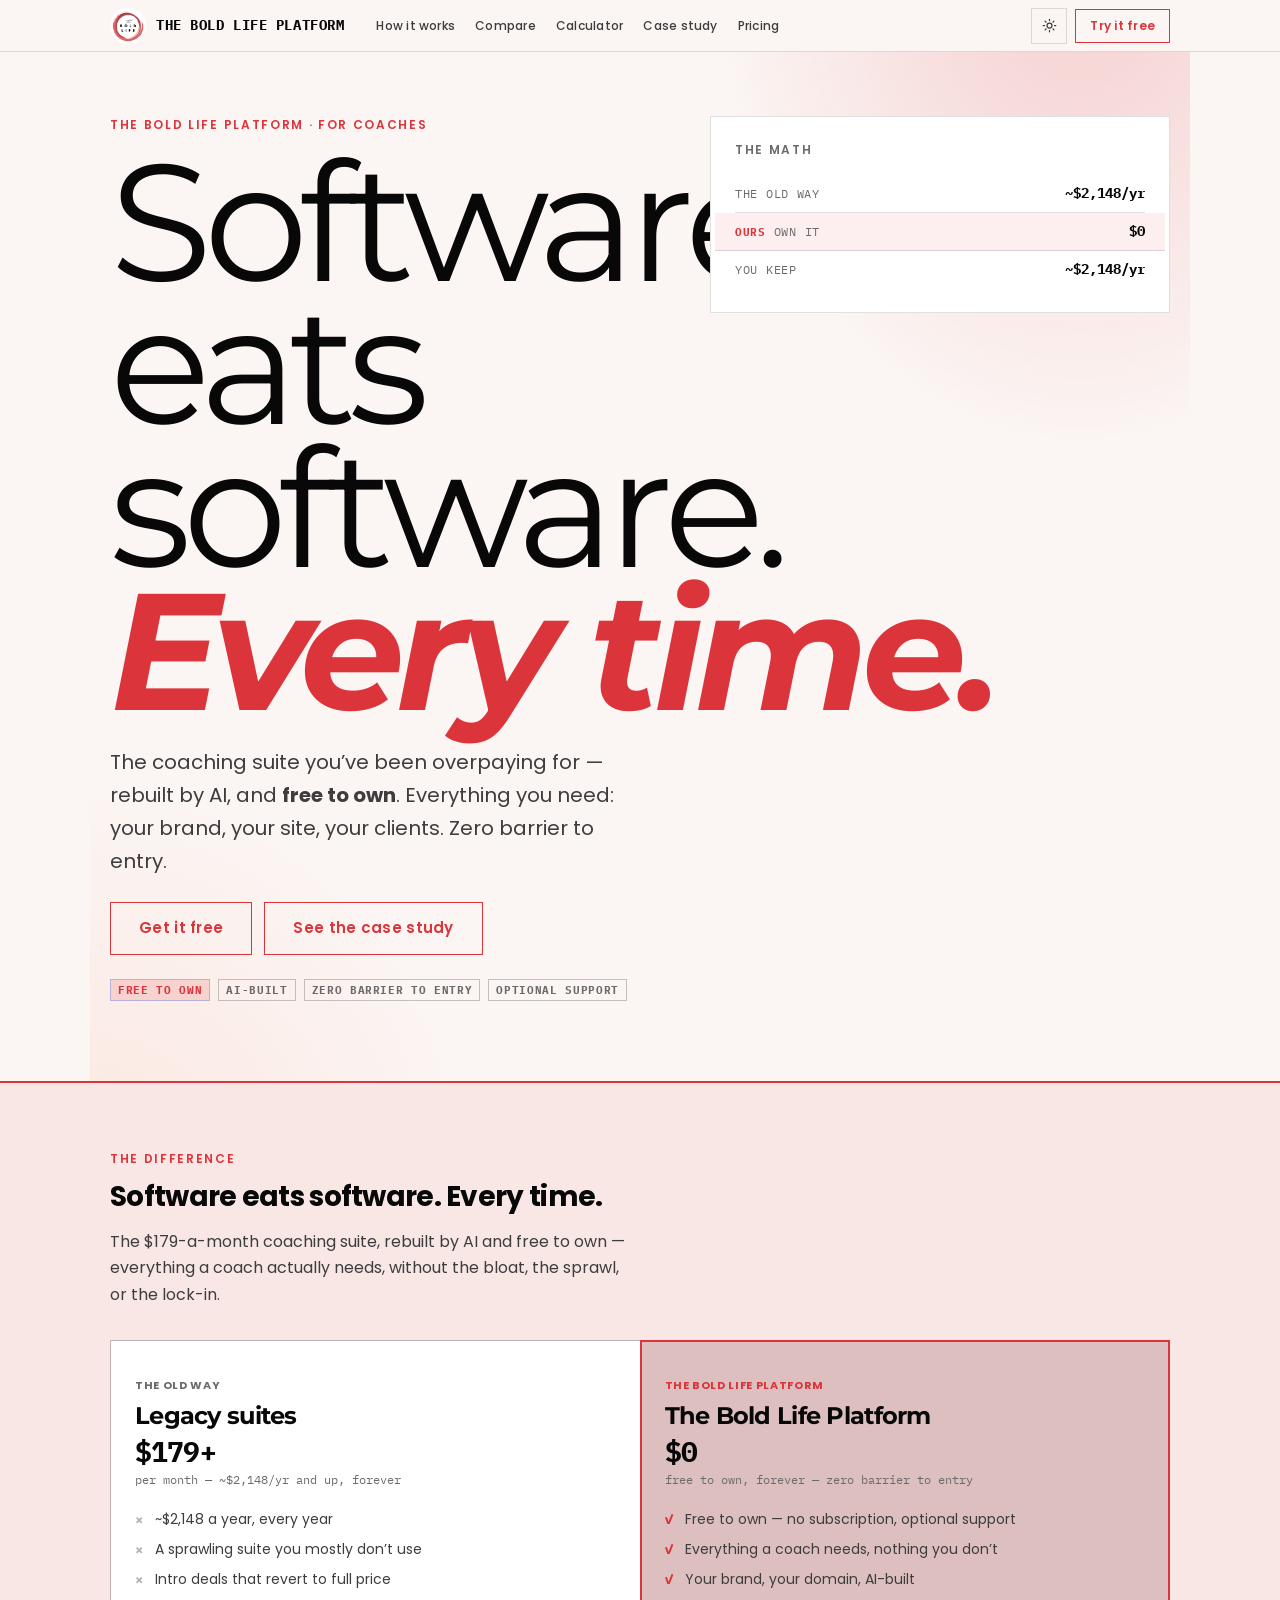
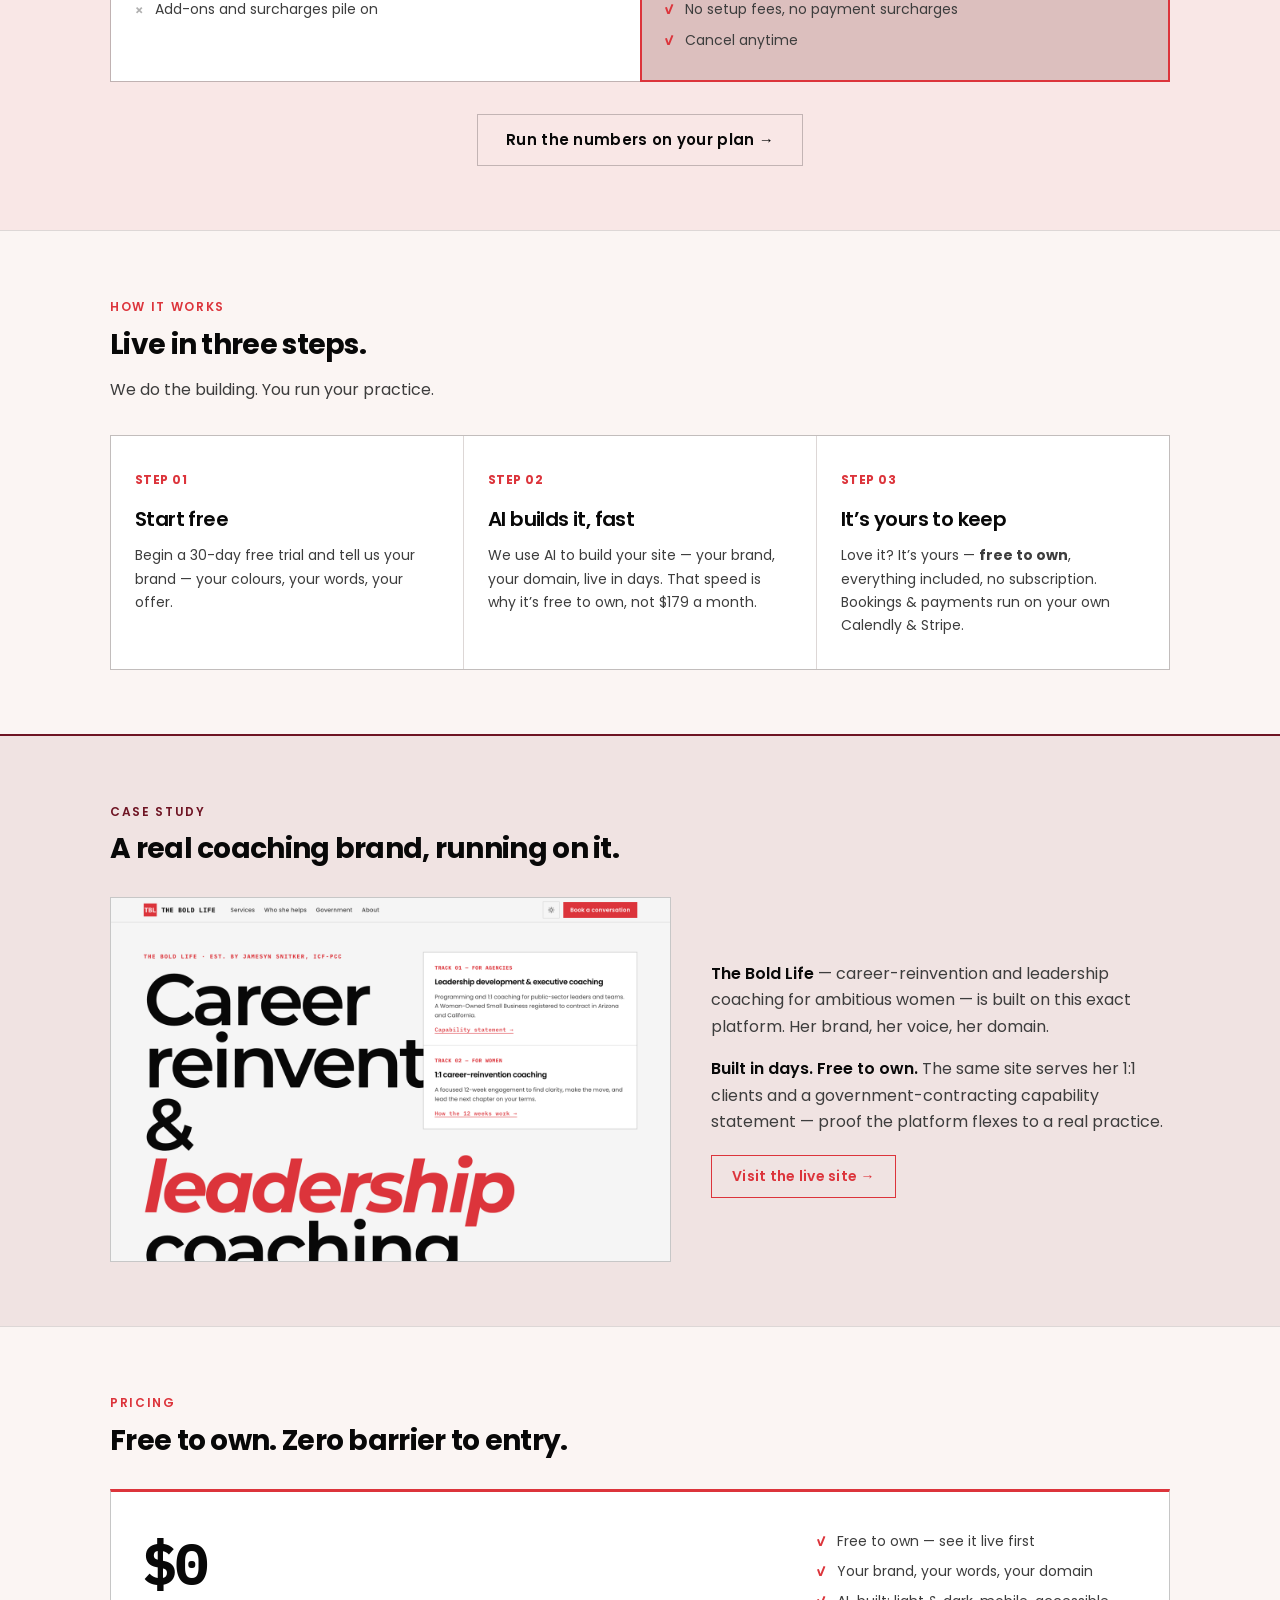
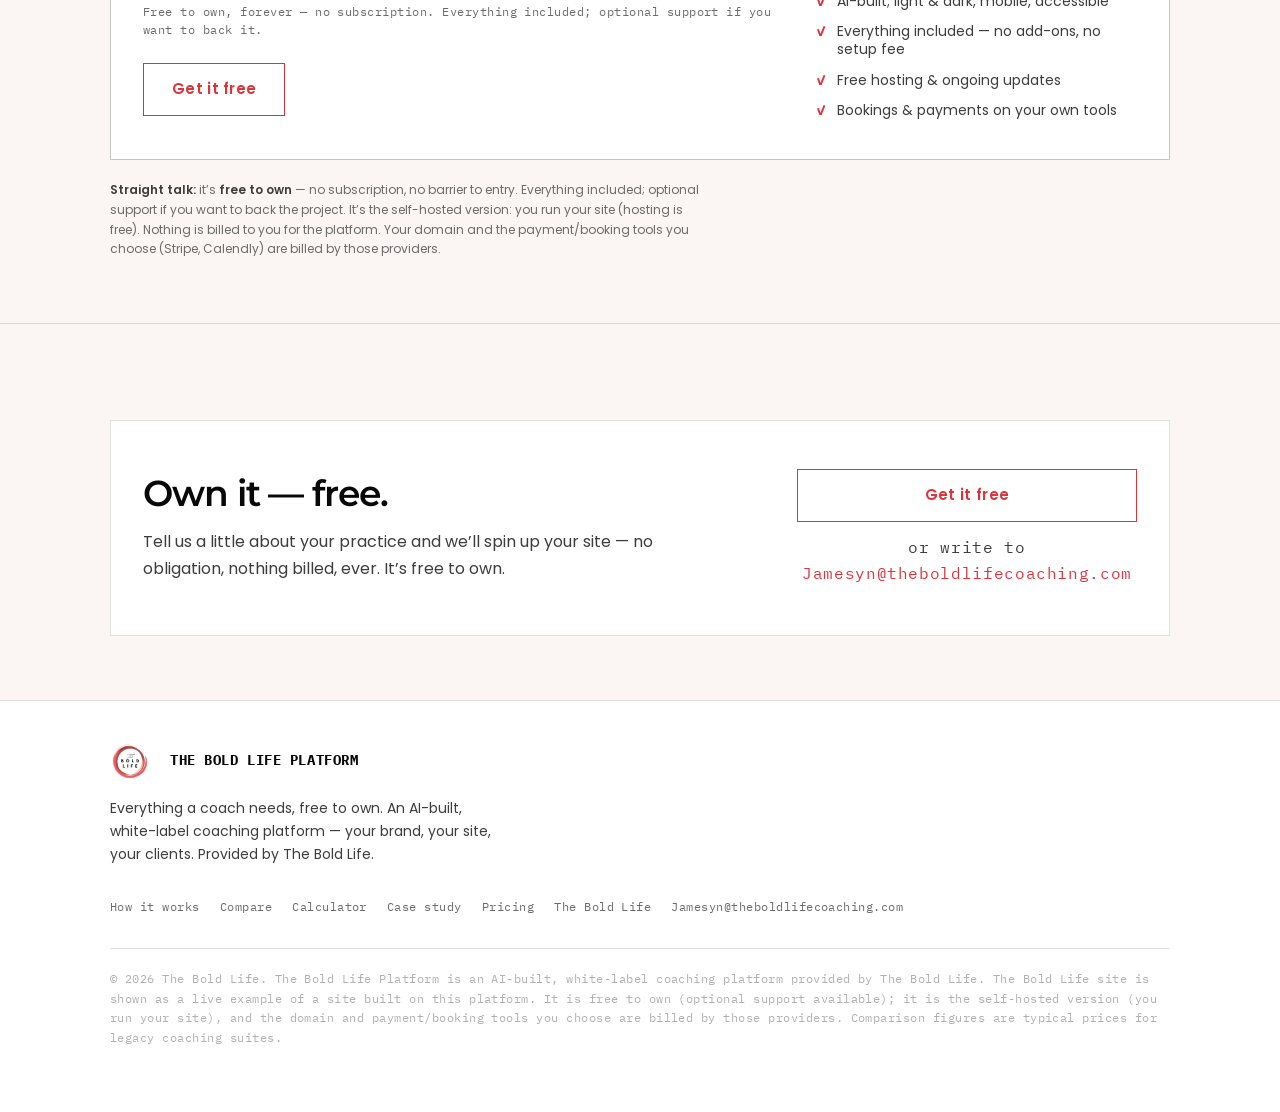
==== commit 0532706e: "Free / zero-barrier reframe: platform is free to own; calculator vs $0; optional support only" ====
--- a/index.html
+++ b/index.html
@@ -3,11 +3,11 @@
 <head>
 <meta charset="utf-8">
 <meta name="viewport" content="width=device-width, initial-scale=1, viewport-fit=cover">
-<title>The Bold Life Platform — Everything a Coach Needs, $9 a Month.</title>
-<meta name="description" content="Everything a coach needs in one AI-built platform — your brand, your site, your clients — for $9 a month, $99 a year, or $399 forever, after a 30-day free trial. One-twentieth the price of legacy coaching suites. See the live case study: The Bold Life.">
+<title>The Bold Life Platform — Everything a Coach Needs, Free to Own.</title>
+<meta name="description" content="Everything a coach needs in one AI-built platform — your brand, your site, your clients — free to own, zero barrier to entry. You own it; no subscription, no lock-in. See the live case study: The Bold Life.">
 <meta name="author" content="The Bold Life">
-<meta property="og:title" content="The Bold Life Platform — Everything a Coach Needs, $9 a Month.">
-<meta property="og:description" content="Software eats software. Everything a coach needs in one AI-built platform — $9/mo, $99/yr, or $399 forever. One-twentieth the price of legacy suites.">
+<meta property="og:title" content="The Bold Life Platform — Everything a Coach Needs, Free to Own.">
+<meta property="og:description" content="Software eats software. Everything a coach needs in one AI-built platform — free to own, zero barrier to entry. You own it, not rent it.">
 <meta property="og:type" content="website">
 <meta property="og:url" content="https://designresearchgroup.github.io/coach-platform/">
 <meta property="og:site_name" content="The Bold Life Platform">
@@ -16,10 +16,10 @@
 <meta property="og:image:type" content="image/png">
 <meta property="og:image:width" content="1200">
 <meta property="og:image:height" content="630">
-<meta property="og:image:alt" content="The Bold Life Platform — everything a coach needs, $9 a month">
+<meta property="og:image:alt" content="The Bold Life Platform — everything a coach needs, free to own">
 <meta name="twitter:card" content="summary_large_image">
-<meta name="twitter:title" content="The Bold Life Platform — $9 a month, all in">
-<meta name="twitter:description" content="Software eats software. Everything a coach needs, AI-built, for $9/mo, $99/yr, or $399 forever. One-twentieth the price of legacy suites.">
+<meta name="twitter:title" content="The Bold Life Platform — free to own, all in">
+<meta name="twitter:description" content="Software eats software. Everything a coach needs, AI-built — free to own, zero barrier to entry. You own it, not rent it.">
 <meta name="twitter:image" content="https://designresearchgroup.github.io/coach-platform/img/og.png">
 <link rel="canonical" href="https://designresearchgroup.github.io/coach-platform/">
 <link rel="icon" type="image/png" href="img/favicon.png">
@@ -28,7 +28,7 @@
 <link rel="preconnect" href="https://fonts.gstatic.com" crossorigin>
 <link href="https://fonts.googleapis.com/css2?family=Montserrat:ital,wght@0,600;0,700;0,800;0,900;1,700;1,900&family=Poppins:ital,wght@0,400;0,500;0,600;0,700;1,400;1,500&family=IBM+Plex+Mono:wght@500;700&display=swap" rel="stylesheet">
 <script type="application/ld+json">
-{"@context":"https://schema.org","@type":"Product","name":"The Bold Life Platform","description":"An AI-built, white-label coaching platform for coaches — everything in one place for $9/month, $99/year, or a $399 one-time license, after a 30-day free trial. A low-cost alternative to legacy coaching suites.","brand":{"@type":"Brand","name":"The Bold Life"},"category":"Coaching platform software","offers":{"@type":"Offer","price":"9","priceCurrency":"USD","description":"Per month; or $99/year; or $399 one-time; 30-day free trial"},"url":"https://designresearchgroup.github.io/coach-platform/"}
+{"@context":"https://schema.org","@type":"Product","name":"The Bold Life Platform","description":"An AI-built, white-label coaching platform for coaches — everything in one place, free to own with zero barrier to entry. You own it; no subscription. Optional support available.","brand":{"@type":"Brand","name":"The Bold Life"},"category":"Coaching platform software","offers":{"@type":"Offer","price":"0","priceCurrency":"USD","description":"Free to own; optional support available"},"url":"https://designresearchgroup.github.io/coach-platform/"}
 </script>
 <style>
 /* ===== HumanData Design System v4 — tokens (humandata.id/ds) ===== */
@@ -1672,26 +1672,25 @@
       <span class="label-accent pl-eyebrow">The Bold Life Platform &middot; For coaches</span>
       <h1>Software eats software. <em>Every&nbsp;time.</em></h1>
       <p class="hero-sub">
-        The coaching suite you&rsquo;ve been overpaying for &mdash; rebuilt by AI, for <b>$9 a month</b>.
-        Everything you need: your brand, your site, your clients. $9/mo, $99/yr, or $399 forever.
+        The coaching suite you&rsquo;ve been overpaying for &mdash; rebuilt by AI, and <b>free to own</b>.
+        Everything you need: your brand, your site, your clients. Zero barrier to entry.
       </p>
       <div class="sect-cta">
-        <a class="btn btn-solid btn-lg" data-try href="#pricing">Try it free &mdash; 30 days</a>
+        <a class="btn btn-solid btn-lg" data-try href="#pricing">Get it free</a>
         <a class="btn btn-primary btn-lg" href="#case">See the case study</a>
       </div>
       <div class="hero-trust">
-        <span class="badge badge-accent">30-day free trial</span>
+        <span class="badge badge-accent">Free to own</span>
         <span class="badge badge-neutral">AI-built</span>
-        <span class="badge badge-neutral">$9/mo or $99/yr</span>
-        <span class="badge badge-neutral">or $399 forever</span>
+        <span class="badge badge-neutral">Zero barrier to entry</span>
+        <span class="badge badge-neutral">Optional support</span>
       </div>
     </div>
     <aside class="about-side" aria-label="Why coaches switch" style="background:var(--bg1);border:1px solid var(--bd);padding:var(--sp6);">
       <span class="label" style="display:block;margin-bottom:var(--sp4);">The math</span>
       <div class="detail-row"><span class="detail-row-label">The old way</span><span class="detail-row-value">~$2,148/yr</span></div>
-      <div class="detail-row"><span class="detail-row-label">Ours — monthly</span><span class="detail-row-value">$108/yr</span></div>
-      <div class="detail-row is-next"><span class="detail-row-label"><b>Ours</b>Annual</span><span class="detail-row-value">$99/yr</span></div>
-      <div class="detail-row"><span class="detail-row-label">You keep</span><span class="detail-row-value">~$2,049/yr</span></div>
+      <div class="detail-row is-next"><span class="detail-row-label"><b>Ours</b>Own it</span><span class="detail-row-value">$0</span></div>
+      <div class="detail-row"><span class="detail-row-label">You keep</span><span class="detail-row-value">~$2,148/yr</span></div>
     </aside>
   </div>
 </header>
@@ -1702,7 +1701,7 @@
     <div class="sect-head reveal">
       <span class="label-accent">The difference</span>
       <h2>Software eats software. Every time.</h2>
-      <p>The $179-a-month coaching suite, rebuilt by AI for $9 &mdash; everything a coach actually needs, without the bloat, the sprawl, or the lock-in.</p>
+      <p>The $179-a-month coaching suite, rebuilt by AI and free to own &mdash; everything a coach actually needs, without the bloat, the sprawl, or the lock-in.</p>
     </div>
     <div class="vs reveal">
       <div class="vs-col lose">
@@ -1719,9 +1718,9 @@
       <div class="vs-col win">
         <span class="vs-k">The Bold Life Platform</span>
         <div class="vs-name">The Bold Life Platform</div>
-        <div class="vs-price">$9<small>per month &mdash; or $99/yr, or $399 once. Free for 30 days.</small></div>
+        <div class="vs-price">$0<small>free to own, forever &mdash; zero barrier to entry</small></div>
         <ul>
-          <li><b>&check;</b> $9/mo, $99/yr, or $399 once &mdash; forever</li>
+          <li><b>&check;</b> Free to own &mdash; no subscription, optional support</li>
           <li><b>&check;</b> Everything a coach needs, nothing you don&rsquo;t</li>
           <li><b>&check;</b> Your brand, your domain, AI-built</li>
           <li><b>&check;</b> No setup fees, no payment surcharges</li>
@@ -1752,12 +1751,12 @@
       <div class="step-c">
         <span class="step-num">STEP 02</span>
         <h3>AI builds it, fast</h3>
-        <p>We use AI to build your site &mdash; your brand, your domain, live in days. That speed is why it costs $9 a month, not $179.</p>
+        <p>We use AI to build your site &mdash; your brand, your domain, live in days. That speed is why it&rsquo;s free to own, not $179 a month.</p>
       </div>
       <div class="step-c">
         <span class="step-num">STEP 03</span>
-        <h3>Keep it for $9/mo</h3>
-        <p>Love it? Stay for <b>$9 a month</b> (or $99 a year) &mdash; everything included, cancel anytime. Bookings &amp; payments run on your own Calendly &amp; Stripe.</p>
+        <h3>It&rsquo;s yours to keep</h3>
+        <p>Love it? It&rsquo;s yours &mdash; <b>free to own</b>, everything included, no subscription. Bookings &amp; payments run on your own Calendly &amp; Stripe.</p>
       </div>
     </div>
   </div>
@@ -1778,7 +1777,7 @@
       <div>
         <p><b>The Bold Life</b> &mdash; career-reinvention and leadership coaching for ambitious women &mdash;
            is built on this exact platform. Her brand, her voice, her domain.</p>
-        <p><b>Built in days. $9 a month.</b> The same site serves her
+        <p><b>Built in days. Free to own.</b> The same site serves her
            1:1 clients and a government-contracting capability statement &mdash; proof the platform
            flexes to a real practice.</p>
         <div class="sect-cta">
@@ -1794,18 +1793,18 @@
   <div class="wrap">
     <div class="sect-head reveal">
       <span class="label-accent">Pricing</span>
-      <h2>Free for 30 days. Then $9 a month.</h2>
+      <h2>Free to own. Zero barrier to entry.</h2>
     </div>
     <div class="price-card reveal">
       <div>
-        <div class="price-big">$9<span style="font-size:var(--text-2xl);color:var(--t3);letter-spacing:0;"> /mo</span></div>
-        <div class="price-sub">or $99 a year &mdash; or $399 once and it&rsquo;s yours forever. Everything included; start with a 30-day free trial.</div>
+        <div class="price-big">$0</div>
+        <div class="price-sub">Free to own, forever &mdash; no subscription. Everything included; optional support if you want to back it.</div>
         <div class="sect-cta" style="margin-top:var(--sp6);">
-          <a class="btn btn-solid btn-lg" data-try href="#contact">Start your free trial</a>
+          <a class="btn btn-solid btn-lg" data-try href="#contact">Get it free</a>
         </div>
       </div>
       <ul>
-        <li><b>&check;</b> 30-day free trial &mdash; see it live first</li>
+        <li><b>&check;</b> Free to own &mdash; see it live first</li>
         <li><b>&check;</b> Your brand, your words, your domain</li>
         <li><b>&check;</b> AI-built; light &amp; dark, mobile, accessible</li>
         <li><b>&check;</b> Everything included &mdash; no add-ons, no setup fee</li>
@@ -1813,10 +1812,9 @@
         <li><b>&check;</b> Bookings &amp; payments on your own tools</li>
       </ul>
     </div>
-    <p class="honest reveal"><b>Straight talk:</b> start free for 30 days. Keep it and it&rsquo;s
-      <b>$9 a month</b>, <b>$99 a year</b>, or <b>$399 once</b> to own it forever &mdash; everything
-      included, and you can cancel the subscription anytime. All three are the self-hosted version:
-      you run your site (hosting is free). We confirm before the first charge; no surprise billing.
+    <p class="honest reveal"><b>Straight talk:</b> it&rsquo;s <b>free to own</b> &mdash; no subscription,
+      no barrier to entry. Everything included; optional support if you want to back the project. It&rsquo;s
+      the self-hosted version: you run your site (hosting is free). Nothing is billed to you for the platform.
       Your domain and the payment/booking tools you choose (Stripe, Calendly) are billed by those providers.</p>
   </div>
 </section>
@@ -1826,12 +1824,12 @@
   <div class="wrap">
     <div class="book reveal">
       <div>
-        <h2>Try it free for 30 days.</h2>
-        <p>Tell us a little about your practice and we&rsquo;ll spin up your trial site &mdash;
-           no obligation, nothing billed until you decide to keep it. Then it&rsquo;s just $9 a month.</p>
+        <h2>Own it &mdash; free.</h2>
+        <p>Tell us a little about your practice and we&rsquo;ll spin up your site &mdash;
+           no obligation, nothing billed, ever. It&rsquo;s free to own.</p>
       </div>
       <div class="book-side">
-        <a class="btn btn-solid btn-lg" data-try href="mailto:Jamesyn@theboldlifecoaching.com?subject=The%20Bold%20Life%20Platform%20%E2%80%94%20start%20my%20free%20trial">Start your free trial</a>
+        <a class="btn btn-solid btn-lg" data-try href="mailto:Jamesyn@theboldlifecoaching.com?subject=The%20Bold%20Life%20Platform%20%E2%80%94%20get%20it%20free">Get it free</a>
         <p class="book-mail">or write to<br><a href="mailto:Jamesyn@theboldlifecoaching.com">Jamesyn@theboldlifecoaching.com</a></p>
       </div>
     </div>
@@ -1847,7 +1845,7 @@
           <img class="nav-logo-img" src="img/logo.png" alt="The Bold Life" width="36" height="36">
           <span class="nav-logo-text">THE&nbsp;BOLD&nbsp;LIFE&nbsp;PLATFORM</span>
         </div>
-        <p>Everything a coach needs, for $9 a month. An AI-built, white-label coaching platform &mdash;
+        <p>Everything a coach needs, free to own. An AI-built, white-label coaching platform &mdash;
            your brand, your site, your clients. Provided by The Bold Life.</p>
       </div>
       <div class="footer-links">
@@ -1863,10 +1861,9 @@
     <div class="footer-bottom">
       &copy; 2026 The Bold Life. The Bold Life Platform is an AI-built, white-label coaching platform
       provided by The Bold Life. The Bold Life site is shown as a live example of a site built on this
-      platform. Pricing is $9/month, $99/year, or a $399 one-time license, after a 30-day free trial;
-      it is the self-hosted version (you run your site), and the domain and payment/booking tools you
-      choose are billed by those providers. Comparison figures are typical prices for legacy coaching
-      suites.
+      platform. It is free to own (optional support available); it is the self-hosted version (you run
+      your site), and the domain and payment/booking tools you choose are billed by those providers.
+      Comparison figures are typical prices for legacy coaching suites.
     </div>
   </div>
 </footer>
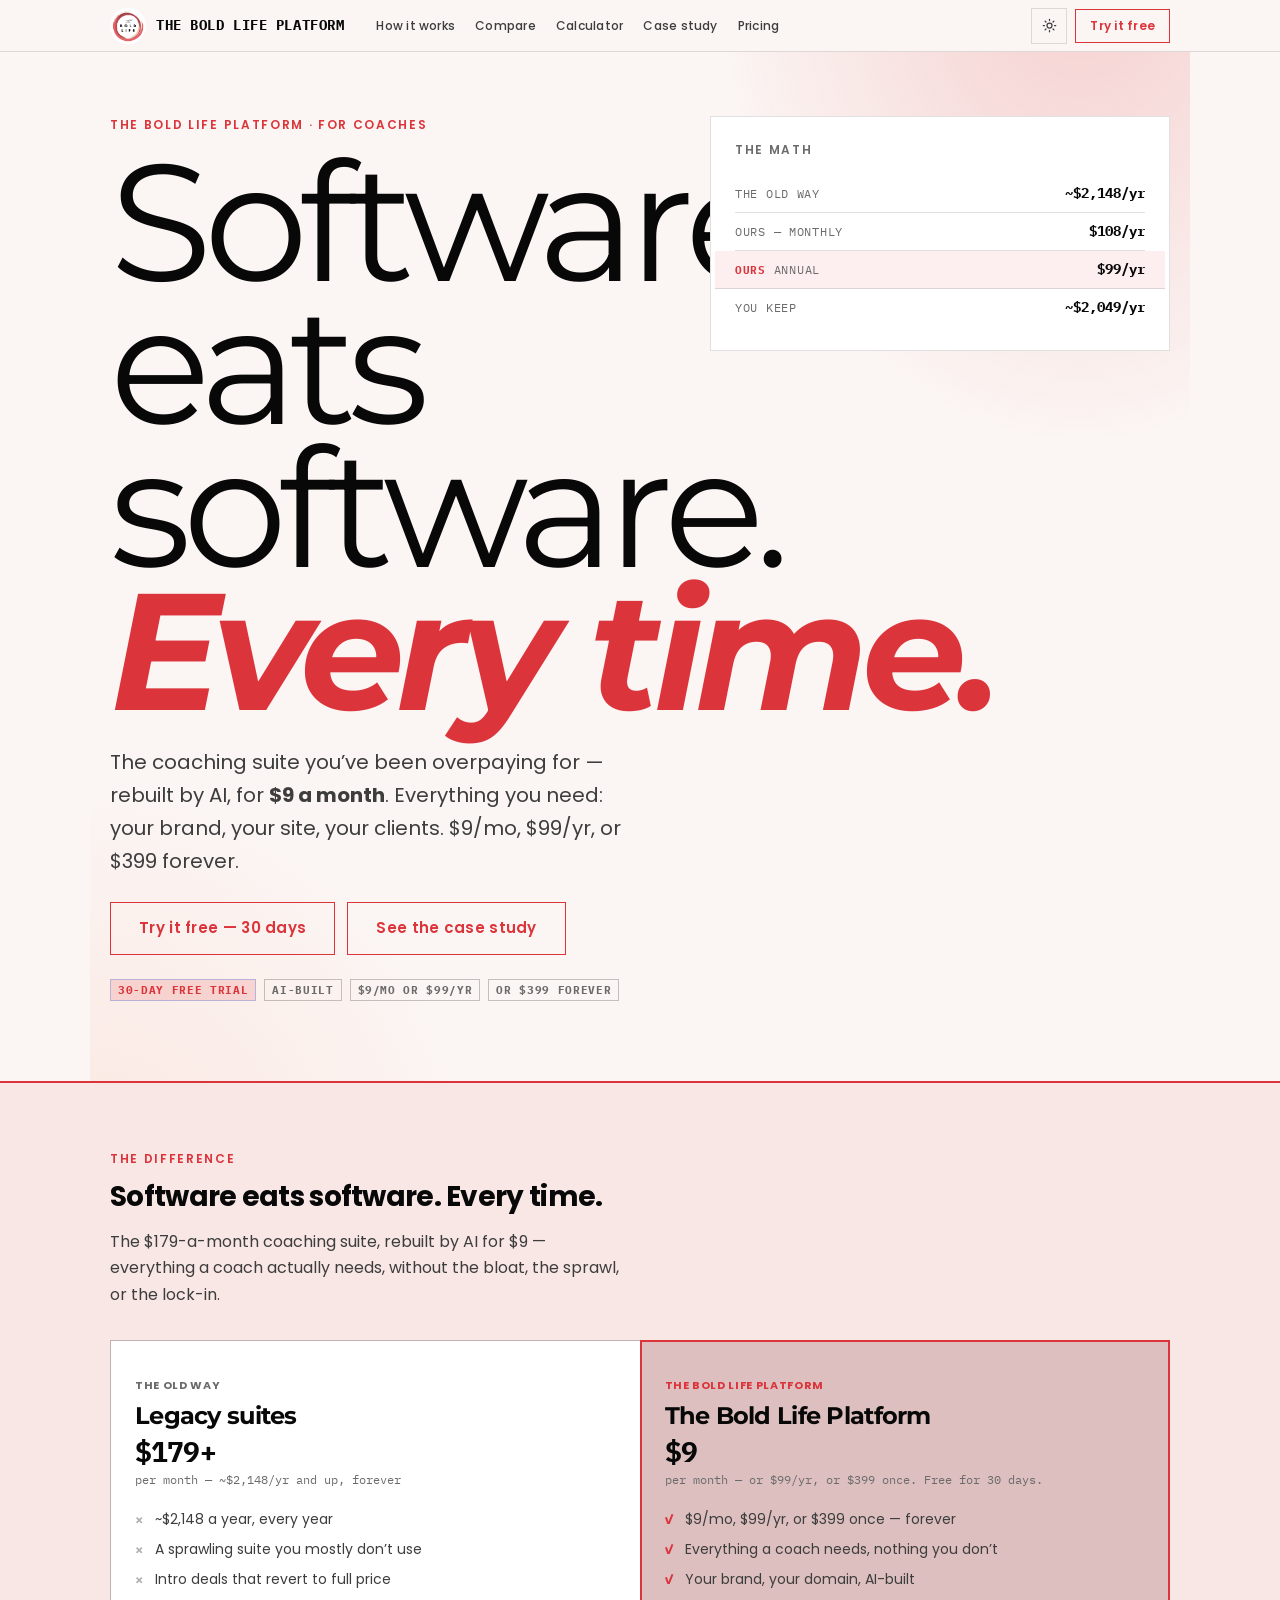
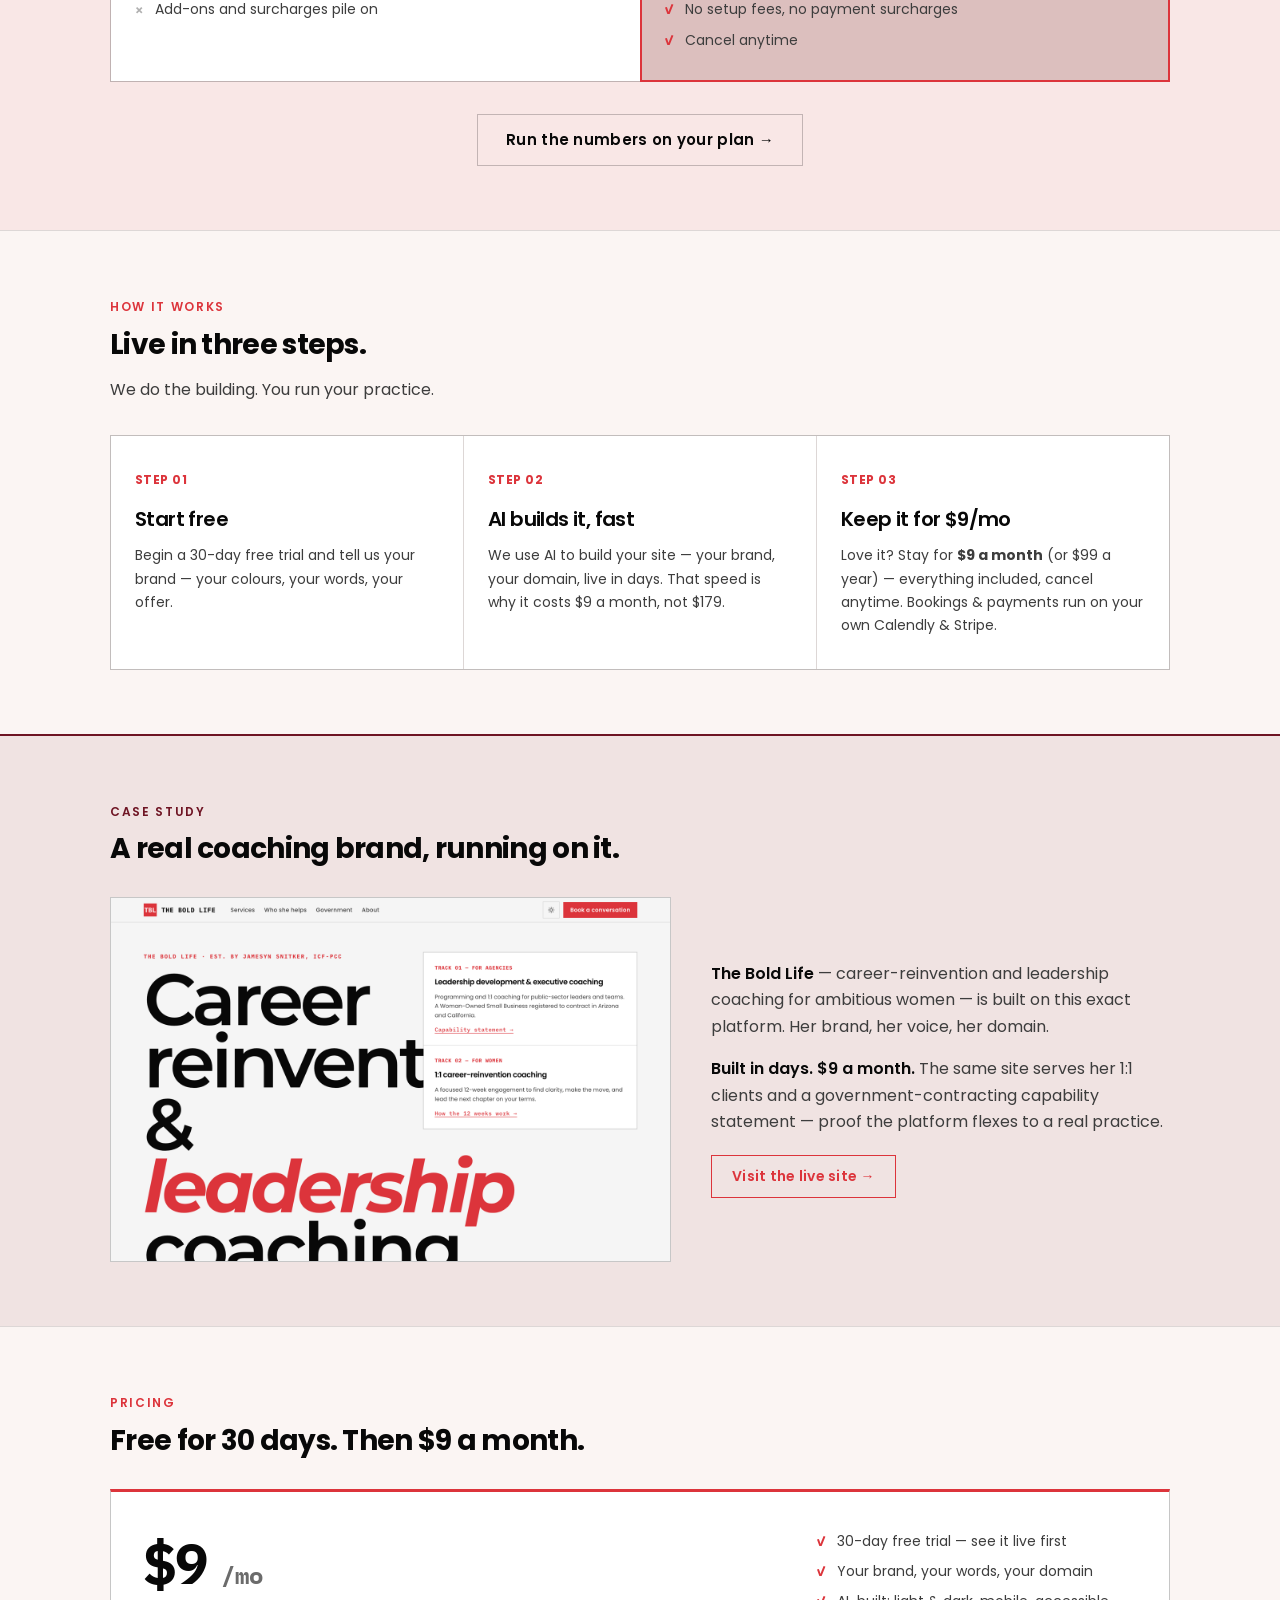
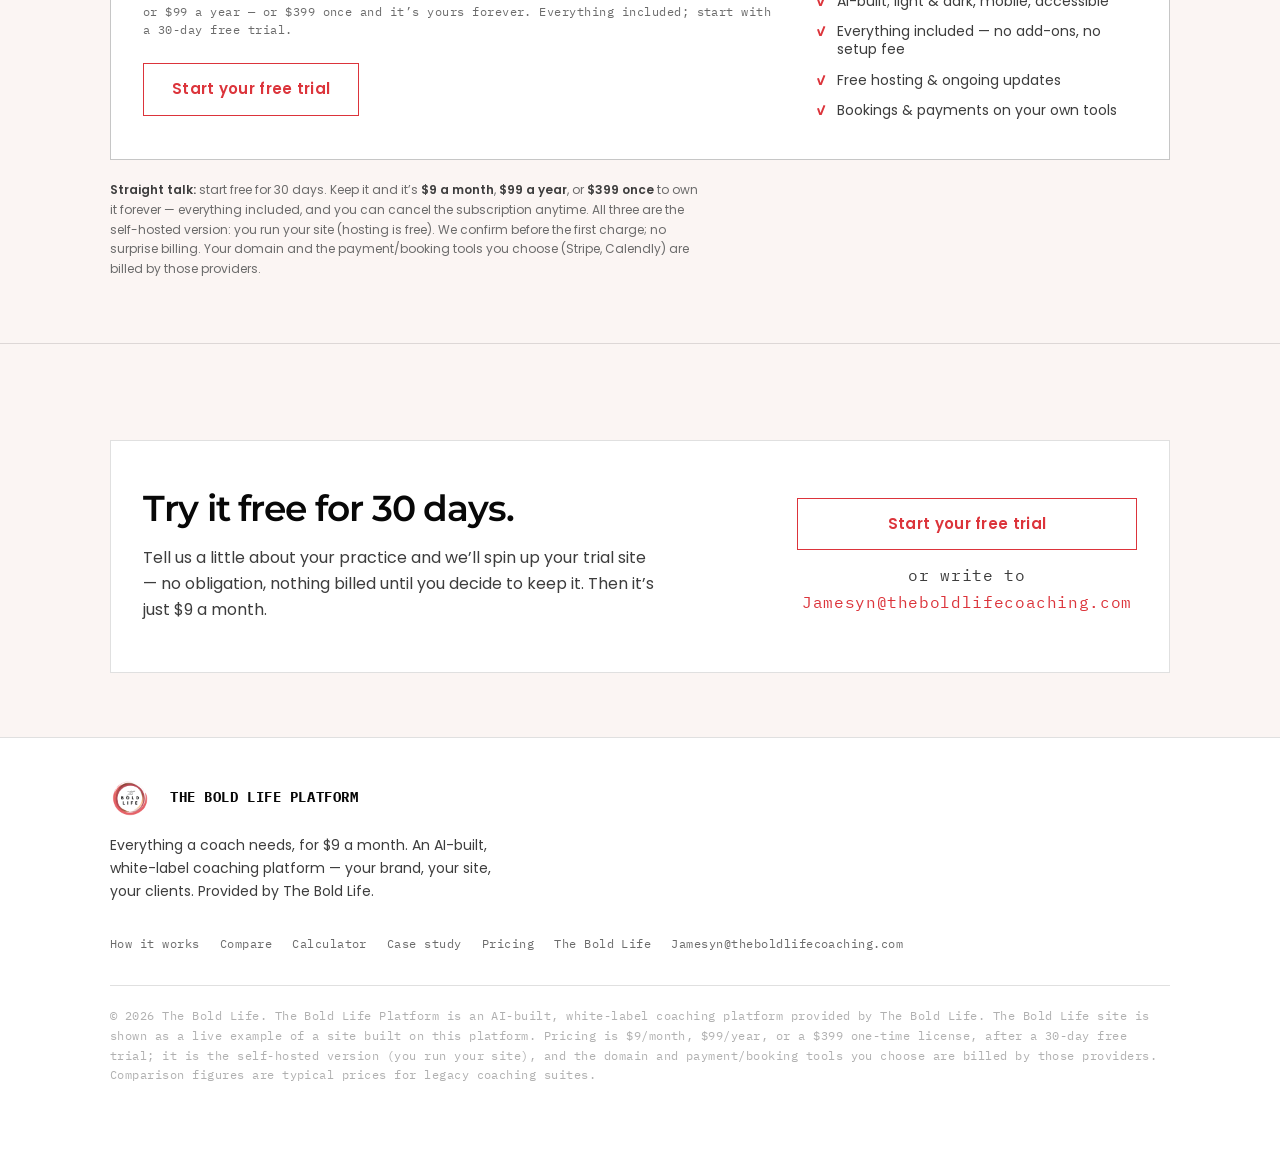
==== commit dcda2a8a: "Revert "Free / zero-barrier reframe: platform is free to own; calculator vs $0; optional support onl" ====
--- a/index.html
+++ b/index.html
@@ -3,11 +3,11 @@
 <head>
 <meta charset="utf-8">
 <meta name="viewport" content="width=device-width, initial-scale=1, viewport-fit=cover">
-<title>The Bold Life Platform — Everything a Coach Needs, Free to Own.</title>
-<meta name="description" content="Everything a coach needs in one AI-built platform — your brand, your site, your clients — free to own, zero barrier to entry. You own it; no subscription, no lock-in. See the live case study: The Bold Life.">
+<title>The Bold Life Platform — Everything a Coach Needs, $9 a Month.</title>
+<meta name="description" content="Everything a coach needs in one AI-built platform — your brand, your site, your clients — for $9 a month, $99 a year, or $399 forever, after a 30-day free trial. One-twentieth the price of legacy coaching suites. See the live case study: The Bold Life.">
 <meta name="author" content="The Bold Life">
-<meta property="og:title" content="The Bold Life Platform — Everything a Coach Needs, Free to Own.">
-<meta property="og:description" content="Software eats software. Everything a coach needs in one AI-built platform — free to own, zero barrier to entry. You own it, not rent it.">
+<meta property="og:title" content="The Bold Life Platform — Everything a Coach Needs, $9 a Month.">
+<meta property="og:description" content="Software eats software. Everything a coach needs in one AI-built platform — $9/mo, $99/yr, or $399 forever. One-twentieth the price of legacy suites.">
 <meta property="og:type" content="website">
 <meta property="og:url" content="https://designresearchgroup.github.io/coach-platform/">
 <meta property="og:site_name" content="The Bold Life Platform">
@@ -16,10 +16,10 @@
 <meta property="og:image:type" content="image/png">
 <meta property="og:image:width" content="1200">
 <meta property="og:image:height" content="630">
-<meta property="og:image:alt" content="The Bold Life Platform — everything a coach needs, free to own">
+<meta property="og:image:alt" content="The Bold Life Platform — everything a coach needs, $9 a month">
 <meta name="twitter:card" content="summary_large_image">
-<meta name="twitter:title" content="The Bold Life Platform — free to own, all in">
-<meta name="twitter:description" content="Software eats software. Everything a coach needs, AI-built — free to own, zero barrier to entry. You own it, not rent it.">
+<meta name="twitter:title" content="The Bold Life Platform — $9 a month, all in">
+<meta name="twitter:description" content="Software eats software. Everything a coach needs, AI-built, for $9/mo, $99/yr, or $399 forever. One-twentieth the price of legacy suites.">
 <meta name="twitter:image" content="https://designresearchgroup.github.io/coach-platform/img/og.png">
 <link rel="canonical" href="https://designresearchgroup.github.io/coach-platform/">
 <link rel="icon" type="image/png" href="img/favicon.png">
@@ -28,7 +28,7 @@
 <link rel="preconnect" href="https://fonts.gstatic.com" crossorigin>
 <link href="https://fonts.googleapis.com/css2?family=Montserrat:ital,wght@0,600;0,700;0,800;0,900;1,700;1,900&family=Poppins:ital,wght@0,400;0,500;0,600;0,700;1,400;1,500&family=IBM+Plex+Mono:wght@500;700&display=swap" rel="stylesheet">
 <script type="application/ld+json">
-{"@context":"https://schema.org","@type":"Product","name":"The Bold Life Platform","description":"An AI-built, white-label coaching platform for coaches — everything in one place, free to own with zero barrier to entry. You own it; no subscription. Optional support available.","brand":{"@type":"Brand","name":"The Bold Life"},"category":"Coaching platform software","offers":{"@type":"Offer","price":"0","priceCurrency":"USD","description":"Free to own; optional support available"},"url":"https://designresearchgroup.github.io/coach-platform/"}
+{"@context":"https://schema.org","@type":"Product","name":"The Bold Life Platform","description":"An AI-built, white-label coaching platform for coaches — everything in one place for $9/month, $99/year, or a $399 one-time license, after a 30-day free trial. A low-cost alternative to legacy coaching suites.","brand":{"@type":"Brand","name":"The Bold Life"},"category":"Coaching platform software","offers":{"@type":"Offer","price":"9","priceCurrency":"USD","description":"Per month; or $99/year; or $399 one-time; 30-day free trial"},"url":"https://designresearchgroup.github.io/coach-platform/"}
 </script>
 <style>
 /* ===== HumanData Design System v4 — tokens (humandata.id/ds) ===== */
@@ -1672,25 +1672,26 @@
       <span class="label-accent pl-eyebrow">The Bold Life Platform &middot; For coaches</span>
       <h1>Software eats software. <em>Every&nbsp;time.</em></h1>
       <p class="hero-sub">
-        The coaching suite you&rsquo;ve been overpaying for &mdash; rebuilt by AI, and <b>free to own</b>.
-        Everything you need: your brand, your site, your clients. Zero barrier to entry.
+        The coaching suite you&rsquo;ve been overpaying for &mdash; rebuilt by AI, for <b>$9 a month</b>.
+        Everything you need: your brand, your site, your clients. $9/mo, $99/yr, or $399 forever.
       </p>
       <div class="sect-cta">
-        <a class="btn btn-solid btn-lg" data-try href="#pricing">Get it free</a>
+        <a class="btn btn-solid btn-lg" data-try href="#pricing">Try it free &mdash; 30 days</a>
         <a class="btn btn-primary btn-lg" href="#case">See the case study</a>
       </div>
       <div class="hero-trust">
-        <span class="badge badge-accent">Free to own</span>
+        <span class="badge badge-accent">30-day free trial</span>
         <span class="badge badge-neutral">AI-built</span>
-        <span class="badge badge-neutral">Zero barrier to entry</span>
-        <span class="badge badge-neutral">Optional support</span>
+        <span class="badge badge-neutral">$9/mo or $99/yr</span>
+        <span class="badge badge-neutral">or $399 forever</span>
       </div>
     </div>
     <aside class="about-side" aria-label="Why coaches switch" style="background:var(--bg1);border:1px solid var(--bd);padding:var(--sp6);">
       <span class="label" style="display:block;margin-bottom:var(--sp4);">The math</span>
       <div class="detail-row"><span class="detail-row-label">The old way</span><span class="detail-row-value">~$2,148/yr</span></div>
-      <div class="detail-row is-next"><span class="detail-row-label"><b>Ours</b>Own it</span><span class="detail-row-value">$0</span></div>
-      <div class="detail-row"><span class="detail-row-label">You keep</span><span class="detail-row-value">~$2,148/yr</span></div>
+      <div class="detail-row"><span class="detail-row-label">Ours — monthly</span><span class="detail-row-value">$108/yr</span></div>
+      <div class="detail-row is-next"><span class="detail-row-label"><b>Ours</b>Annual</span><span class="detail-row-value">$99/yr</span></div>
+      <div class="detail-row"><span class="detail-row-label">You keep</span><span class="detail-row-value">~$2,049/yr</span></div>
     </aside>
   </div>
 </header>
@@ -1701,7 +1702,7 @@
     <div class="sect-head reveal">
       <span class="label-accent">The difference</span>
       <h2>Software eats software. Every time.</h2>
-      <p>The $179-a-month coaching suite, rebuilt by AI and free to own &mdash; everything a coach actually needs, without the bloat, the sprawl, or the lock-in.</p>
+      <p>The $179-a-month coaching suite, rebuilt by AI for $9 &mdash; everything a coach actually needs, without the bloat, the sprawl, or the lock-in.</p>
     </div>
     <div class="vs reveal">
       <div class="vs-col lose">
@@ -1718,9 +1719,9 @@
       <div class="vs-col win">
         <span class="vs-k">The Bold Life Platform</span>
         <div class="vs-name">The Bold Life Platform</div>
-        <div class="vs-price">$0<small>free to own, forever &mdash; zero barrier to entry</small></div>
+        <div class="vs-price">$9<small>per month &mdash; or $99/yr, or $399 once. Free for 30 days.</small></div>
         <ul>
-          <li><b>&check;</b> Free to own &mdash; no subscription, optional support</li>
+          <li><b>&check;</b> $9/mo, $99/yr, or $399 once &mdash; forever</li>
           <li><b>&check;</b> Everything a coach needs, nothing you don&rsquo;t</li>
           <li><b>&check;</b> Your brand, your domain, AI-built</li>
           <li><b>&check;</b> No setup fees, no payment surcharges</li>
@@ -1751,12 +1752,12 @@
       <div class="step-c">
         <span class="step-num">STEP 02</span>
         <h3>AI builds it, fast</h3>
-        <p>We use AI to build your site &mdash; your brand, your domain, live in days. That speed is why it&rsquo;s free to own, not $179 a month.</p>
+        <p>We use AI to build your site &mdash; your brand, your domain, live in days. That speed is why it costs $9 a month, not $179.</p>
       </div>
       <div class="step-c">
         <span class="step-num">STEP 03</span>
-        <h3>It&rsquo;s yours to keep</h3>
-        <p>Love it? It&rsquo;s yours &mdash; <b>free to own</b>, everything included, no subscription. Bookings &amp; payments run on your own Calendly &amp; Stripe.</p>
+        <h3>Keep it for $9/mo</h3>
+        <p>Love it? Stay for <b>$9 a month</b> (or $99 a year) &mdash; everything included, cancel anytime. Bookings &amp; payments run on your own Calendly &amp; Stripe.</p>
       </div>
     </div>
   </div>
@@ -1777,7 +1778,7 @@
       <div>
         <p><b>The Bold Life</b> &mdash; career-reinvention and leadership coaching for ambitious women &mdash;
            is built on this exact platform. Her brand, her voice, her domain.</p>
-        <p><b>Built in days. Free to own.</b> The same site serves her
+        <p><b>Built in days. $9 a month.</b> The same site serves her
            1:1 clients and a government-contracting capability statement &mdash; proof the platform
            flexes to a real practice.</p>
         <div class="sect-cta">
@@ -1793,18 +1794,18 @@
   <div class="wrap">
     <div class="sect-head reveal">
       <span class="label-accent">Pricing</span>
-      <h2>Free to own. Zero barrier to entry.</h2>
+      <h2>Free for 30 days. Then $9 a month.</h2>
     </div>
     <div class="price-card reveal">
       <div>
-        <div class="price-big">$0</div>
-        <div class="price-sub">Free to own, forever &mdash; no subscription. Everything included; optional support if you want to back it.</div>
+        <div class="price-big">$9<span style="font-size:var(--text-2xl);color:var(--t3);letter-spacing:0;"> /mo</span></div>
+        <div class="price-sub">or $99 a year &mdash; or $399 once and it&rsquo;s yours forever. Everything included; start with a 30-day free trial.</div>
         <div class="sect-cta" style="margin-top:var(--sp6);">
-          <a class="btn btn-solid btn-lg" data-try href="#contact">Get it free</a>
+          <a class="btn btn-solid btn-lg" data-try href="#contact">Start your free trial</a>
         </div>
       </div>
       <ul>
-        <li><b>&check;</b> Free to own &mdash; see it live first</li>
+        <li><b>&check;</b> 30-day free trial &mdash; see it live first</li>
         <li><b>&check;</b> Your brand, your words, your domain</li>
         <li><b>&check;</b> AI-built; light &amp; dark, mobile, accessible</li>
         <li><b>&check;</b> Everything included &mdash; no add-ons, no setup fee</li>
@@ -1812,9 +1813,10 @@
         <li><b>&check;</b> Bookings &amp; payments on your own tools</li>
       </ul>
     </div>
-    <p class="honest reveal"><b>Straight talk:</b> it&rsquo;s <b>free to own</b> &mdash; no subscription,
-      no barrier to entry. Everything included; optional support if you want to back the project. It&rsquo;s
-      the self-hosted version: you run your site (hosting is free). Nothing is billed to you for the platform.
+    <p class="honest reveal"><b>Straight talk:</b> start free for 30 days. Keep it and it&rsquo;s
+      <b>$9 a month</b>, <b>$99 a year</b>, or <b>$399 once</b> to own it forever &mdash; everything
+      included, and you can cancel the subscription anytime. All three are the self-hosted version:
+      you run your site (hosting is free). We confirm before the first charge; no surprise billing.
       Your domain and the payment/booking tools you choose (Stripe, Calendly) are billed by those providers.</p>
   </div>
 </section>
@@ -1824,12 +1826,12 @@
   <div class="wrap">
     <div class="book reveal">
       <div>
-        <h2>Own it &mdash; free.</h2>
-        <p>Tell us a little about your practice and we&rsquo;ll spin up your site &mdash;
-           no obligation, nothing billed, ever. It&rsquo;s free to own.</p>
+        <h2>Try it free for 30 days.</h2>
+        <p>Tell us a little about your practice and we&rsquo;ll spin up your trial site &mdash;
+           no obligation, nothing billed until you decide to keep it. Then it&rsquo;s just $9 a month.</p>
       </div>
       <div class="book-side">
-        <a class="btn btn-solid btn-lg" data-try href="mailto:Jamesyn@theboldlifecoaching.com?subject=The%20Bold%20Life%20Platform%20%E2%80%94%20get%20it%20free">Get it free</a>
+        <a class="btn btn-solid btn-lg" data-try href="mailto:Jamesyn@theboldlifecoaching.com?subject=The%20Bold%20Life%20Platform%20%E2%80%94%20start%20my%20free%20trial">Start your free trial</a>
         <p class="book-mail">or write to<br><a href="mailto:Jamesyn@theboldlifecoaching.com">Jamesyn@theboldlifecoaching.com</a></p>
       </div>
     </div>
@@ -1845,7 +1847,7 @@
           <img class="nav-logo-img" src="img/logo.png" alt="The Bold Life" width="36" height="36">
           <span class="nav-logo-text">THE&nbsp;BOLD&nbsp;LIFE&nbsp;PLATFORM</span>
         </div>
-        <p>Everything a coach needs, free to own. An AI-built, white-label coaching platform &mdash;
+        <p>Everything a coach needs, for $9 a month. An AI-built, white-label coaching platform &mdash;
            your brand, your site, your clients. Provided by The Bold Life.</p>
       </div>
       <div class="footer-links">
@@ -1861,9 +1863,10 @@
     <div class="footer-bottom">
       &copy; 2026 The Bold Life. The Bold Life Platform is an AI-built, white-label coaching platform
       provided by The Bold Life. The Bold Life site is shown as a live example of a site built on this
-      platform. It is free to own (optional support available); it is the self-hosted version (you run
-      your site), and the domain and payment/booking tools you choose are billed by those providers.
-      Comparison figures are typical prices for legacy coaching suites.
+      platform. Pricing is $9/month, $99/year, or a $399 one-time license, after a 30-day free trial;
+      it is the self-hosted version (you run your site), and the domain and payment/booking tools you
+      choose are billed by those providers. Comparison figures are typical prices for legacy coaching
+      suites.
     </div>
   </div>
 </footer>
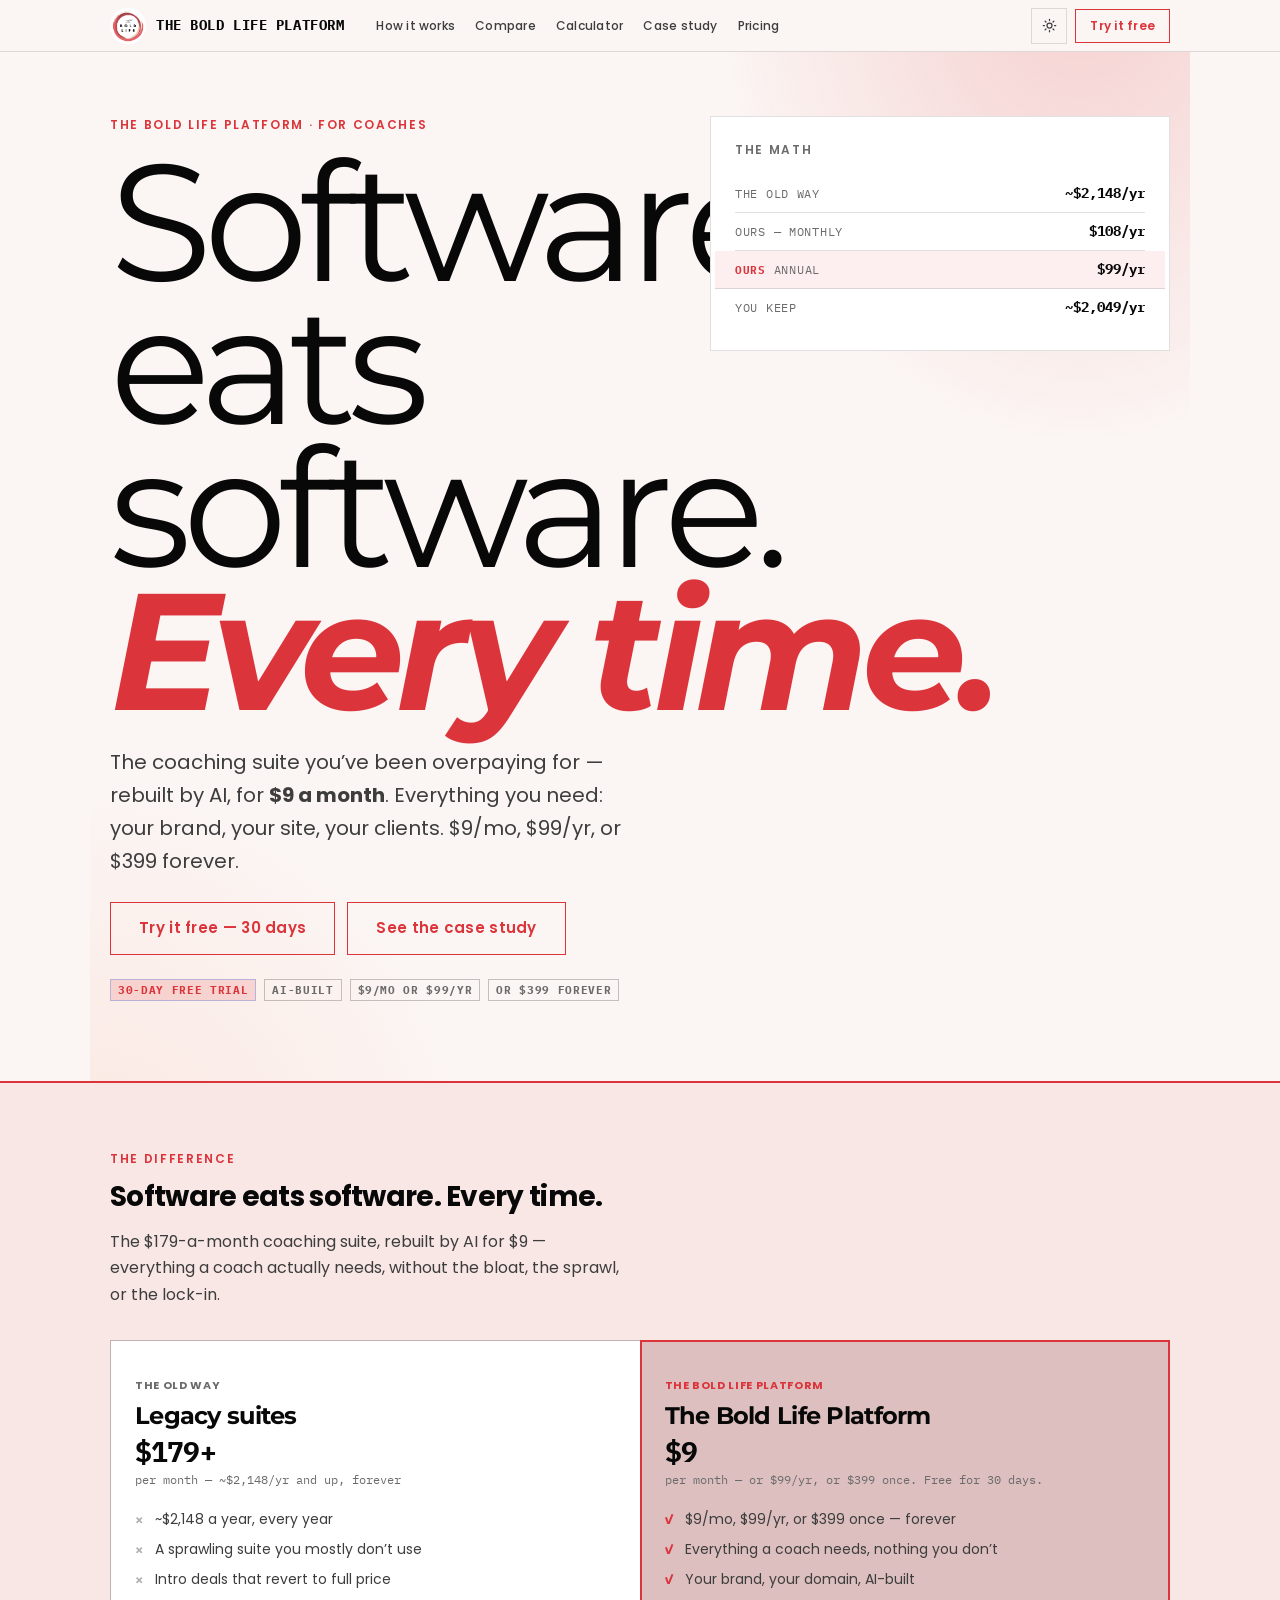
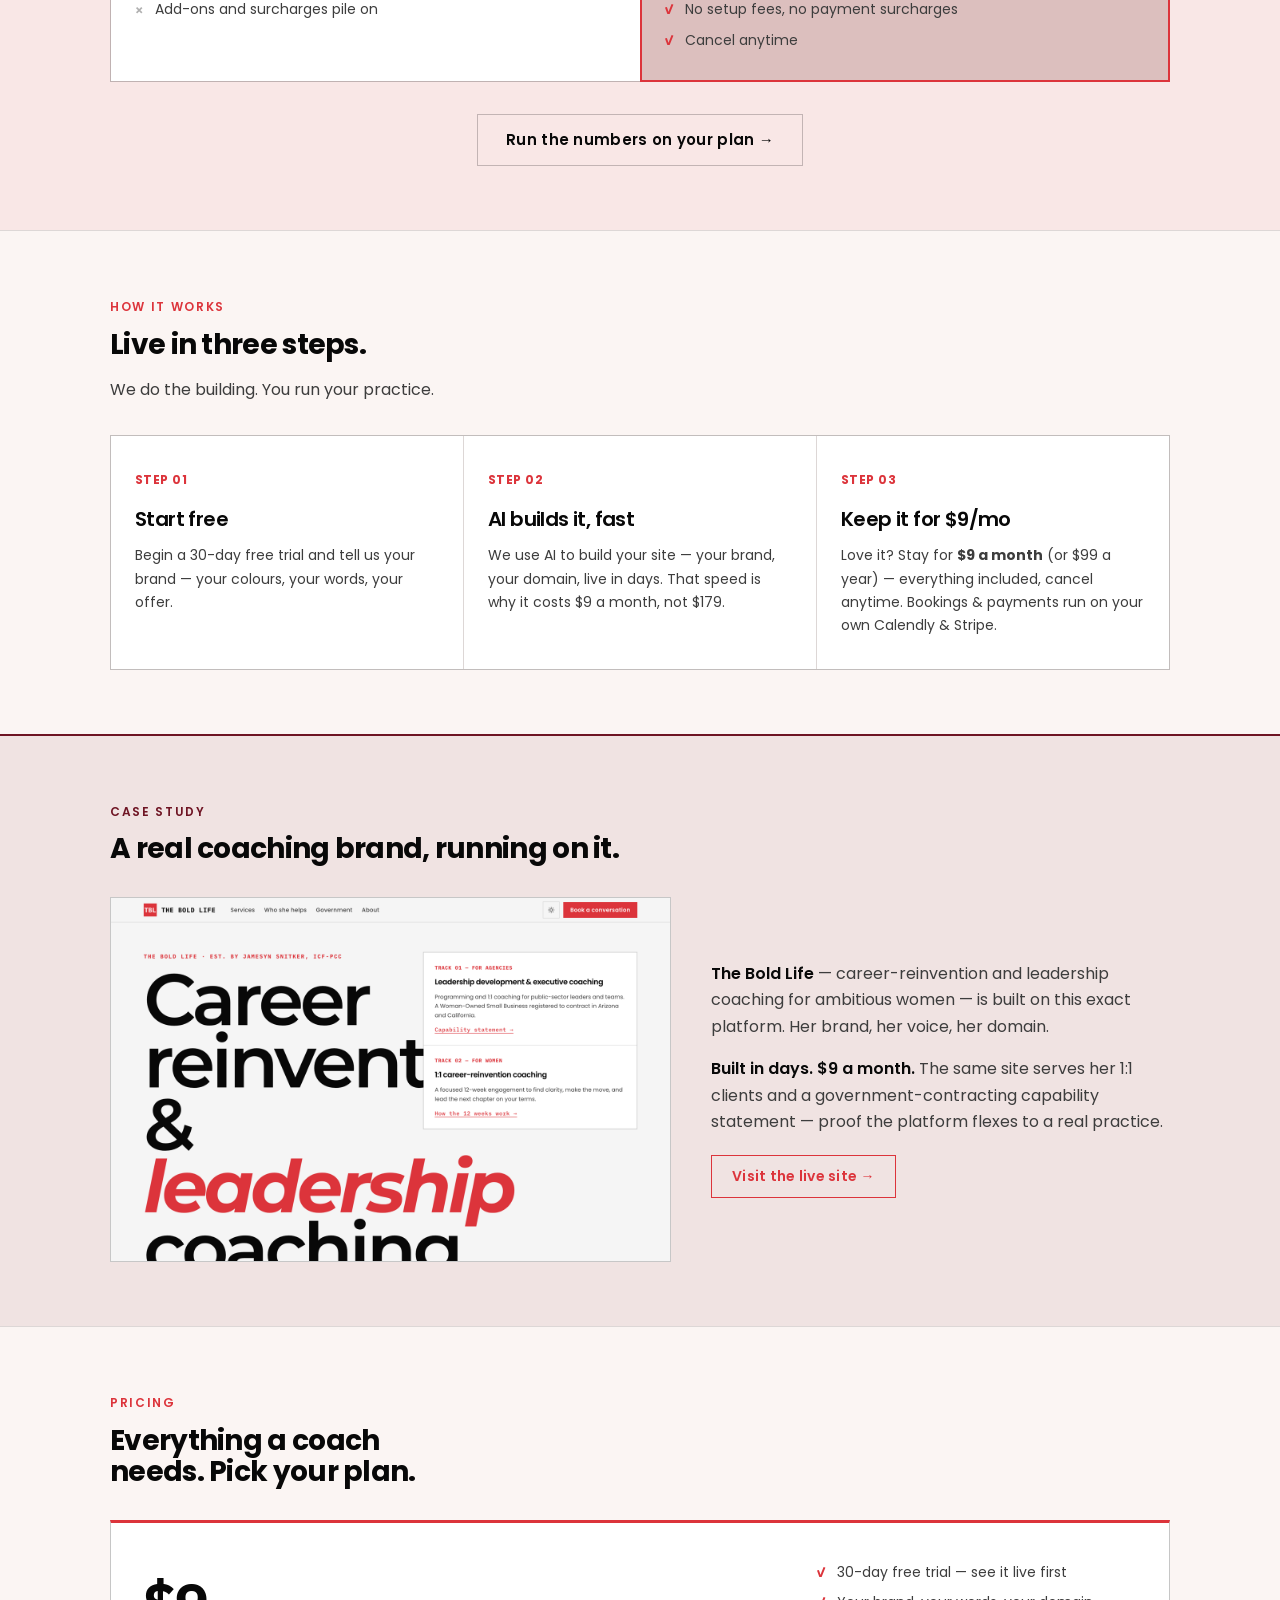
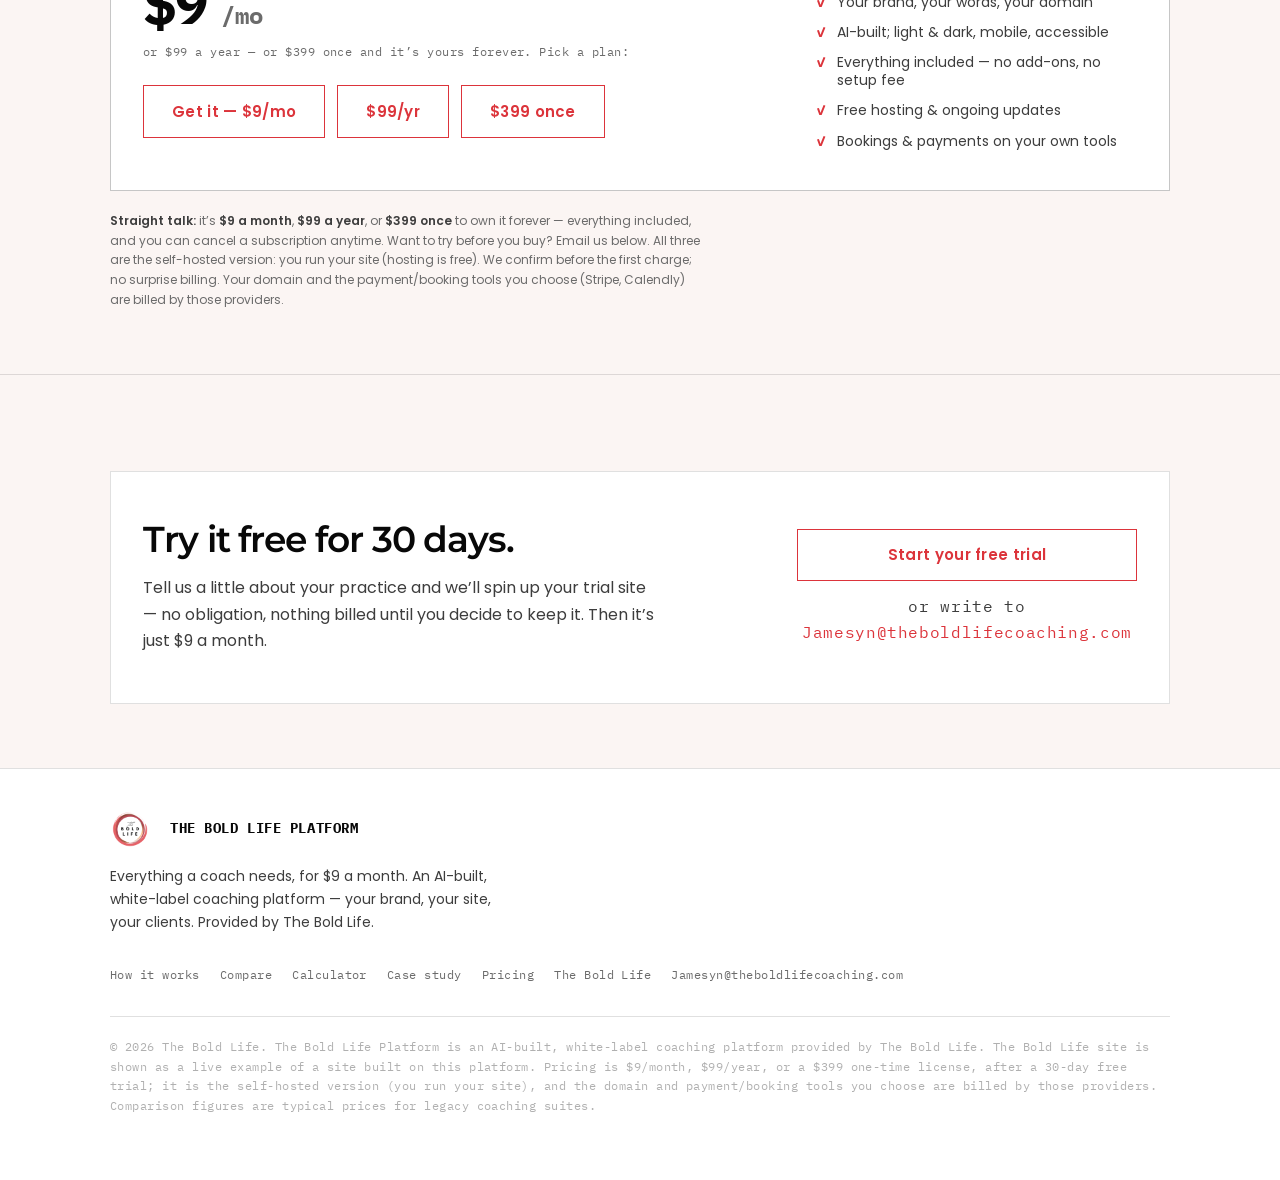
==== commit 417a6b13: "Resale buy flow: pricing buttons -> Stripe checkout ($9/mo, $99/yr, $399 once)" ====
--- a/index.html
+++ b/index.html
@@ -1794,15 +1794,18 @@
   <div class="wrap">
     <div class="sect-head reveal">
       <span class="label-accent">Pricing</span>
-      <h2>Free for 30 days. Then $9 a month.</h2>
+      <h2>Everything a coach needs. Pick your plan.</h2>
     </div>
     <div class="price-card reveal">
       <div>
         <div class="price-big">$9<span style="font-size:var(--text-2xl);color:var(--t3);letter-spacing:0;"> /mo</span></div>
-        <div class="price-sub">or $99 a year &mdash; or $399 once and it&rsquo;s yours forever. Everything included; start with a 30-day free trial.</div>
-        <div class="sect-cta" style="margin-top:var(--sp6);">
-          <a class="btn btn-solid btn-lg" data-try href="#contact">Start your free trial</a>
+        <div class="price-sub">or $99 a year &mdash; or $399 once and it&rsquo;s yours forever. Pick a plan:</div>
+        <div class="sect-cta" style="margin-top:var(--sp6);flex-wrap:wrap;gap:var(--sp3);">
+          <button class="btn btn-solid btn-lg" data-buy data-name="The Bold Life Platform — Monthly" data-amt="9" data-mode="subscription" data-interval="month">Get it &mdash; $9/mo</button>
+          <button class="btn btn-primary btn-lg" data-buy data-name="The Bold Life Platform — Yearly" data-amt="99" data-mode="subscription" data-interval="year">$99/yr</button>
+          <button class="btn btn-primary btn-lg" data-buy data-name="The Bold Life Platform — Lifetime" data-amt="399" data-mode="payment">$399 once</button>
         </div>
+        <p id="buyMsg" style="display:none;margin-top:var(--sp3);font-family:var(--mono);font-size:var(--text-xs);color:var(--t2)"></p>
       </div>
       <ul>
         <li><b>&check;</b> 30-day free trial &mdash; see it live first</li>
@@ -1813,9 +1816,10 @@
         <li><b>&check;</b> Bookings &amp; payments on your own tools</li>
       </ul>
     </div>
-    <p class="honest reveal"><b>Straight talk:</b> start free for 30 days. Keep it and it&rsquo;s
+    <p class="honest reveal"><b>Straight talk:</b> it&rsquo;s
       <b>$9 a month</b>, <b>$99 a year</b>, or <b>$399 once</b> to own it forever &mdash; everything
-      included, and you can cancel the subscription anytime. All three are the self-hosted version:
+      included, and you can cancel a subscription anytime. Want to try before you buy? Email us below.
+      All three are the self-hosted version:
       you run your site (hosting is free). We confirm before the first charge; no surprise billing.
       Your domain and the payment/booking tools you choose (Stripe, Calendly) are billed by those providers.</p>
   </div>
@@ -1903,6 +1907,41 @@
     });
   }
 
+  /* ----- Buy path -----
+     The buy buttons start a Stripe Checkout Session via our own Edge Function on
+     the Bold Life Supabase project (the Stripe secret is held there). It goes live
+     the moment STRIPE_SECRET_KEY is set on the project; until then the function
+     replies "not configured" and the button shows a friendly fallback — never a
+     dead end. */
+  var CHECKOUT_URL = "https://afpnvuswwuufzonsdgpp.supabase.co/functions/v1/stripe-checkout";
+  var buyMsg = document.getElementById('buyMsg');
+  [].slice.call(document.querySelectorAll('[data-buy]')).forEach(function(b){
+    b.addEventListener('click', function(){
+      var name = b.getAttribute('data-name');
+      var amt = Number(b.getAttribute('data-amt'));
+      var label = b.textContent; b.disabled = true; b.textContent = 'One sec…';
+      fetch(CHECKOUT_URL, {
+        method: 'POST', headers: {'content-type':'application/json'},
+        body: JSON.stringify({
+          item: { id: name, name: name, price: amt },
+          mode: b.getAttribute('data-mode'),
+          interval: b.getAttribute('data-interval'),
+          success_url: location.origin + location.pathname + '?purchased=1',
+          cancel_url: location.href
+        })
+      }).then(function(r){ return r.json().catch(function(){return {};}).then(function(d){ return {ok:r.ok, d:d}; }); })
+        .then(function(res){
+          if(res.ok && res.d.url){ location.href = res.d.url; return; }
+          if(buyMsg){ buyMsg.style.display='block'; buyMsg.textContent = 'Checkout is being set up — email Jamesyn@theboldlifecoaching.com and we’ll get you started.'; }
+          b.disabled=false; b.textContent=label;
+        })
+        .catch(function(){
+          if(buyMsg){ buyMsg.style.display='block'; buyMsg.textContent = 'Couldn’t start checkout — email Jamesyn@theboldlifecoaching.com.'; }
+          b.disabled=false; b.textContent=label;
+        });
+    });
+  });
+
   var reduce = window.matchMedia && window.matchMedia('(prefers-reduced-motion: reduce)').matches;
   var els = [].slice.call(document.querySelectorAll('.reveal'));
   if(reduce || !els.length){ els.forEach(function(el){el.classList.add('in');}); return; }
